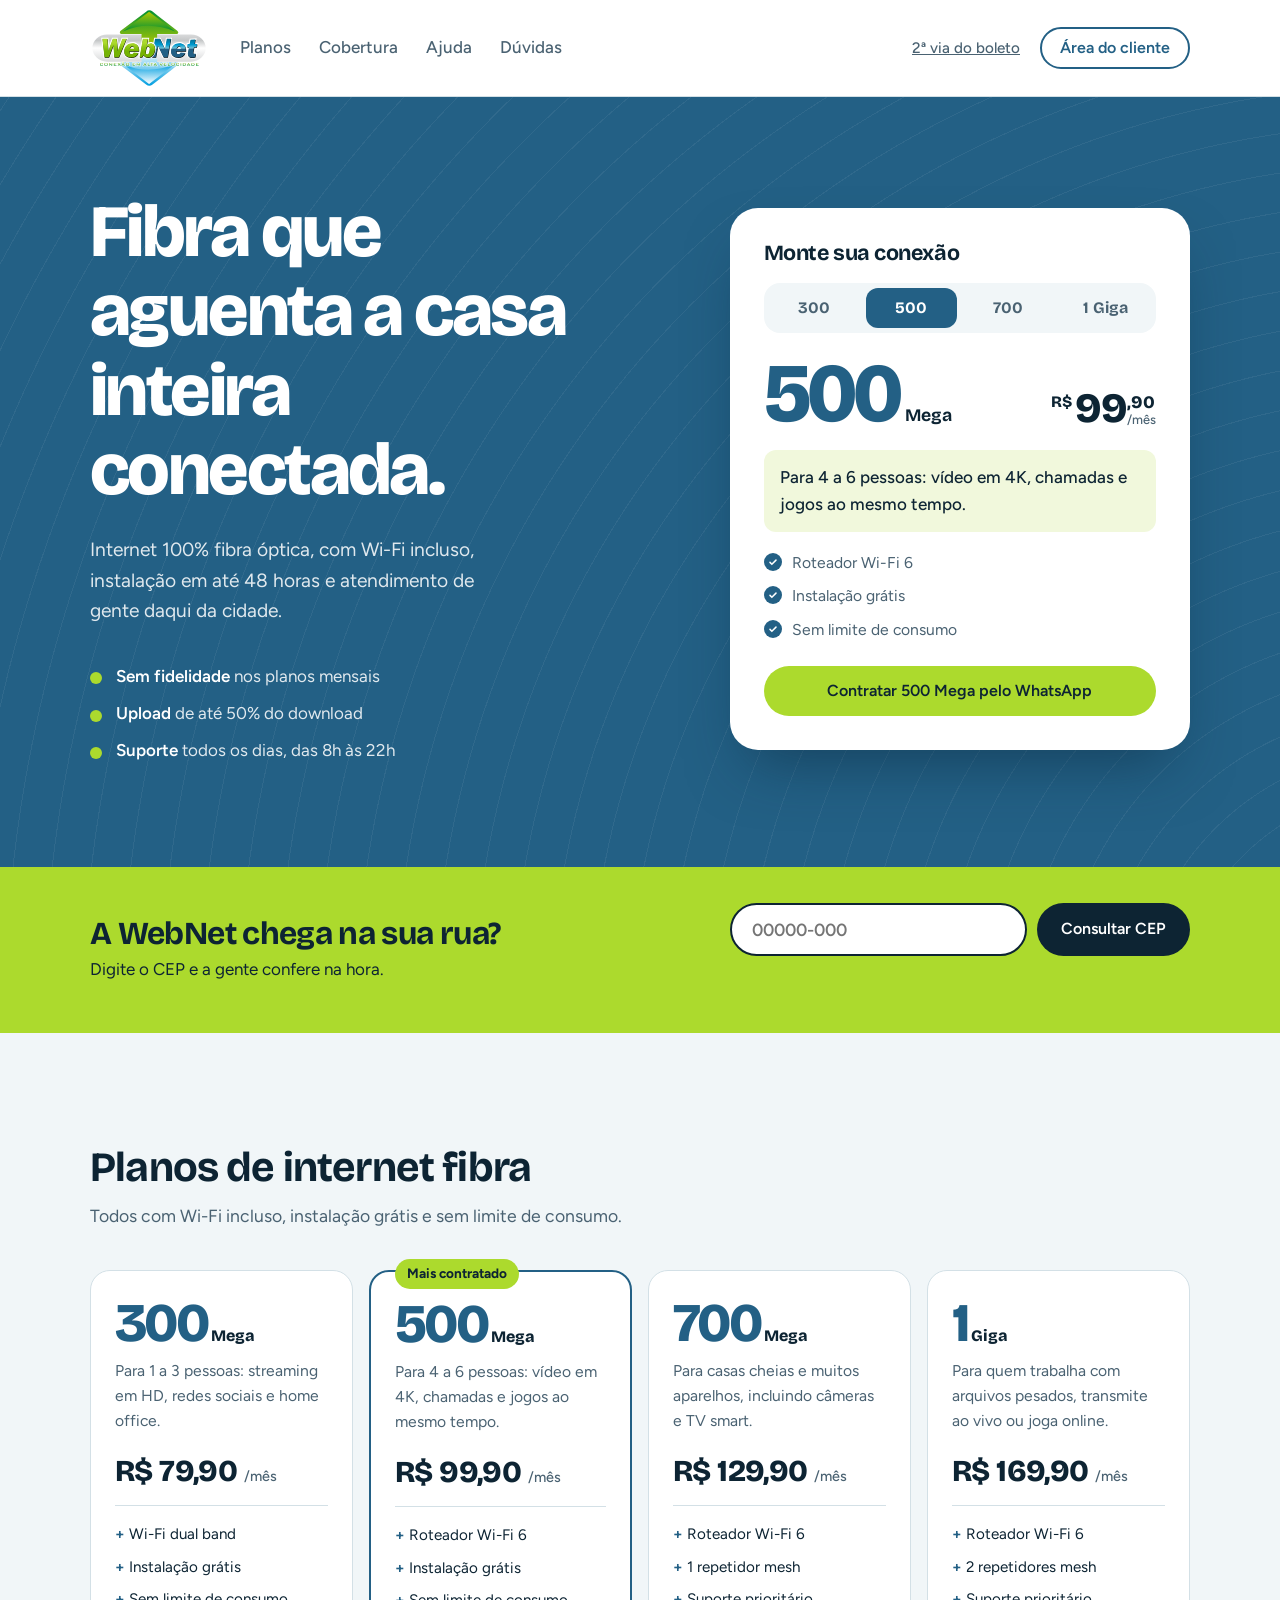
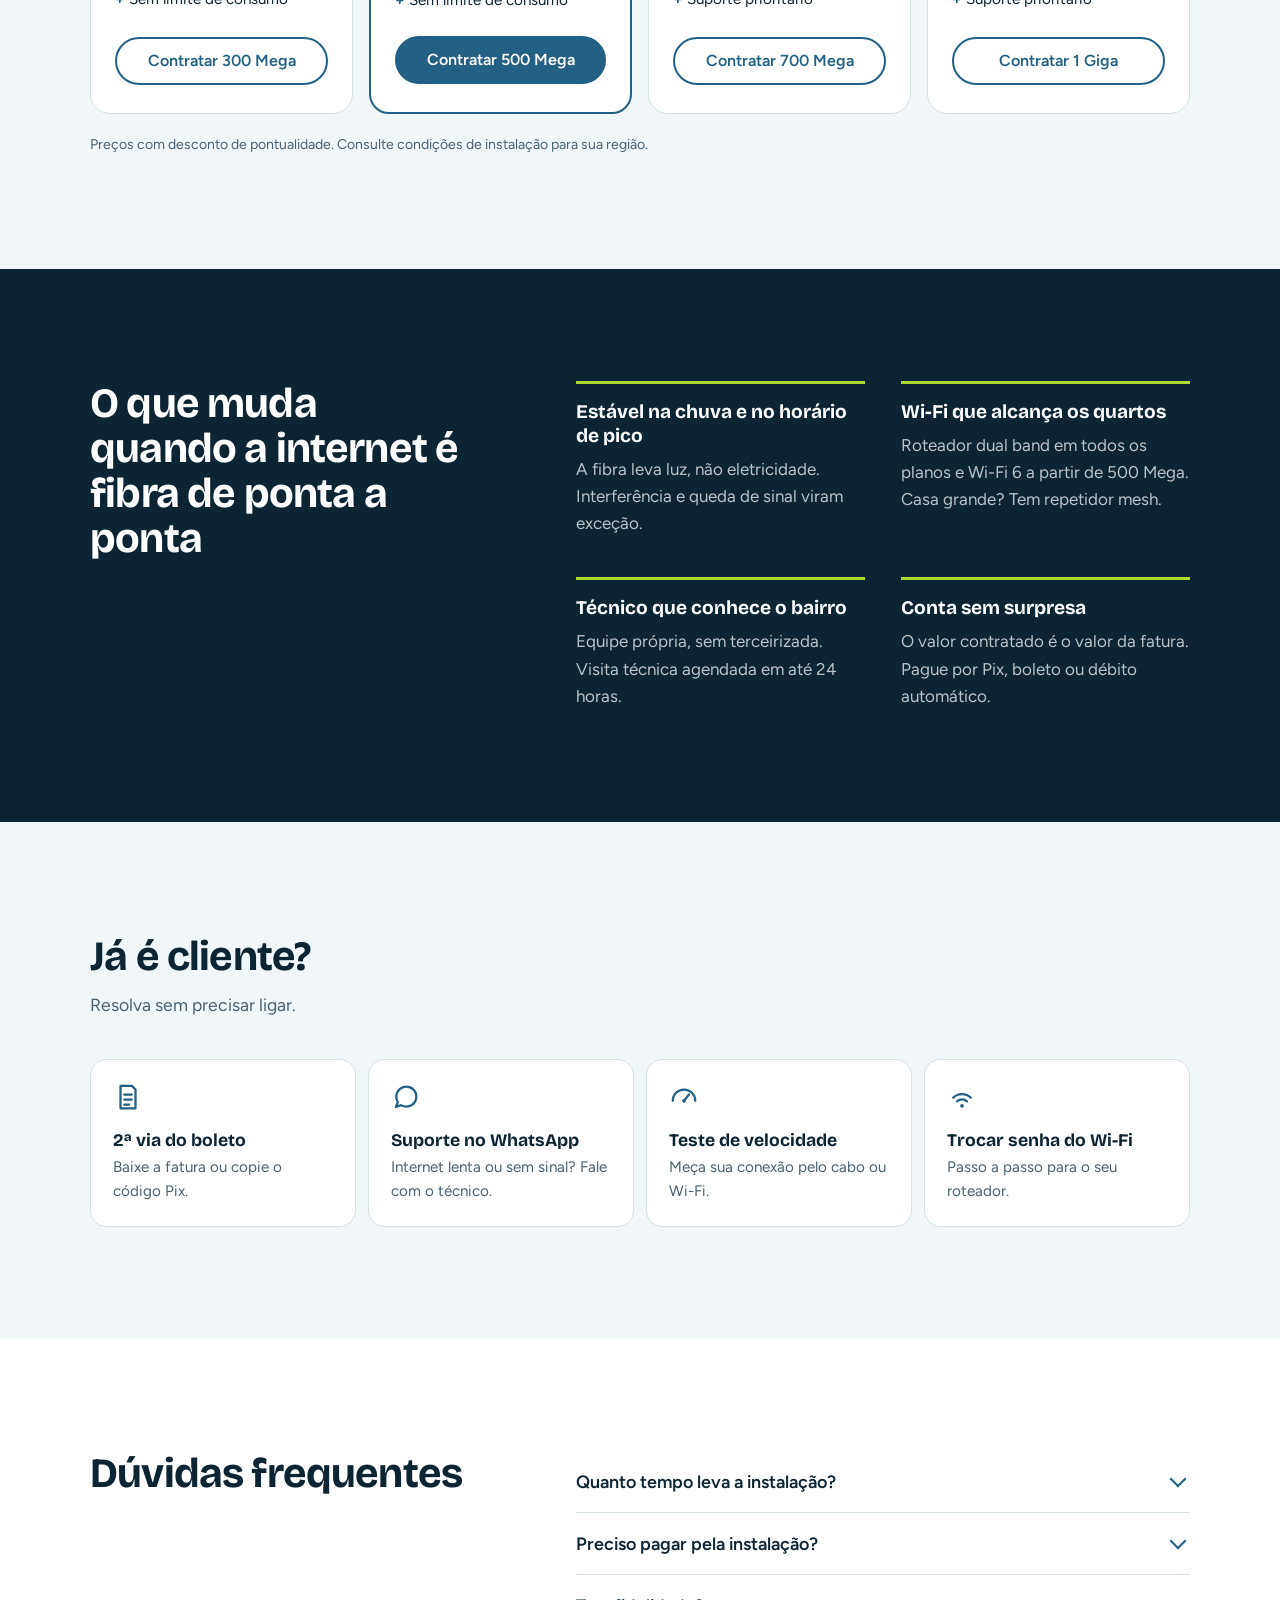
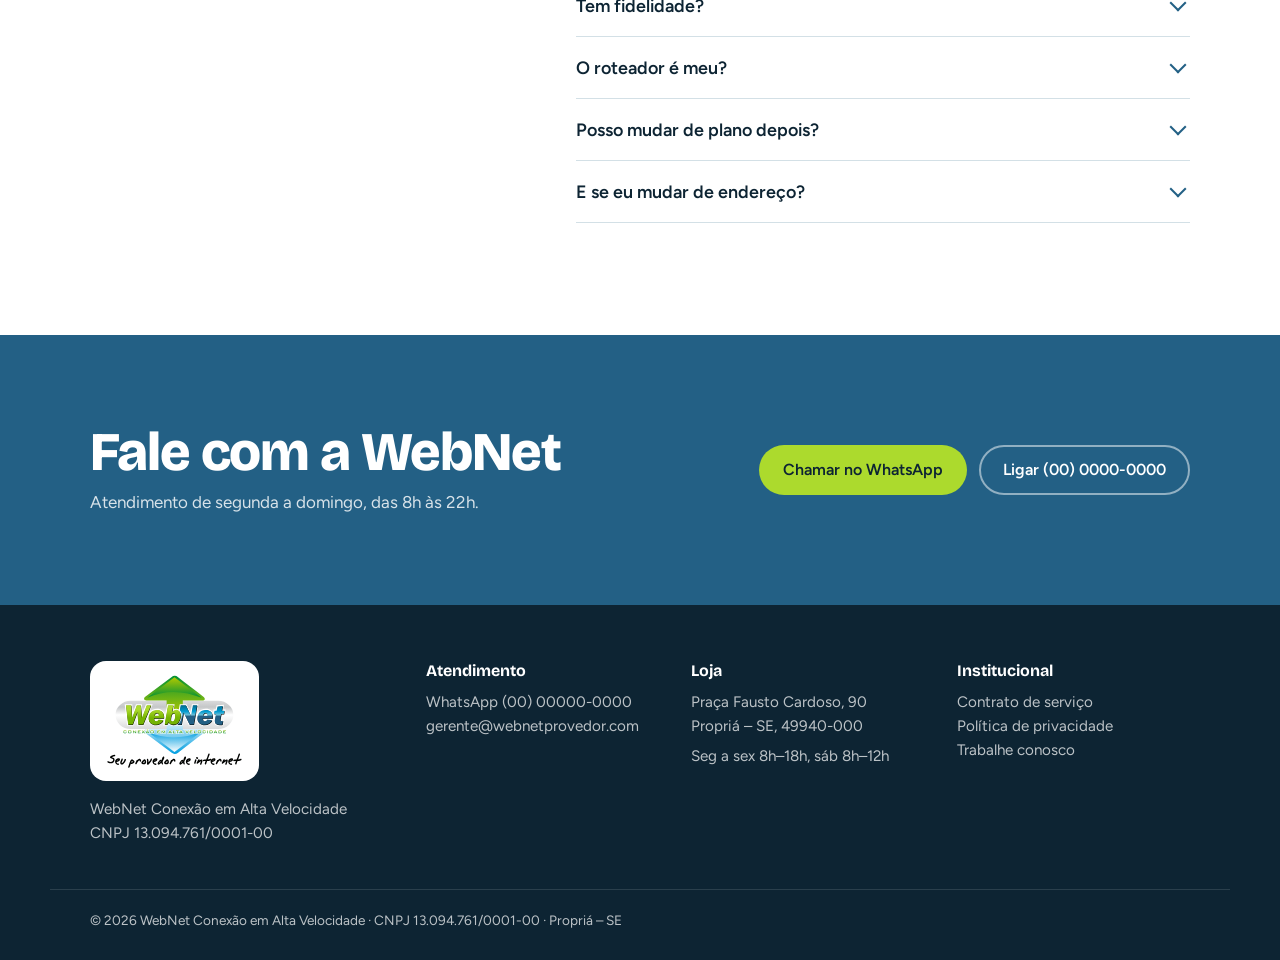
==== index.html @ 53d774af "feat: versão inicial do site da WebNet (0.1.0) Página inicial com seletor de planos, consulta de cob" ====
<!doctype html>
<html lang="pt-BR">
<head>
  <meta charset="utf-8">
  <meta name="viewport" content="width=device-width, initial-scale=1">
  <title>WebNet — Internet fibra óptica em Propriá-SE</title>
  <meta name="description" content="WebNet Conexão em Alta Velocidade: internet 100% fibra óptica em Propriá-SE com instalação rápida, Wi-Fi incluso e suporte local.">
  <link rel="preconnect" href="https://fonts.googleapis.com">
  <link rel="preconnect" href="https://fonts.gstatic.com" crossorigin>
  <link href="https://fonts.googleapis.com/css2?family=Bricolage+Grotesque:opsz,wght@12..96,500;12..96,700;12..96,800&family=Figtree:wght@400;500;600;700&display=swap" rel="stylesheet">
  <link rel="icon" href="logo-marca.svg" type="image/svg+xml">
  <link rel="stylesheet" href="styles.css">
</head>
<body>
  <a class="skip" href="#conteudo">Pular para o conteúdo</a>

  <header class="topbar">
    <div class="wrap topbar__inner">
      <a href="#" class="logo">
        <img src="logo-marca.svg" alt="WebNet, conexão em alta velocidade" width="539" height="365">
      </a>
      <nav class="nav" aria-label="Principal">
        <a href="#planos">Planos</a>
        <a href="#cobertura">Cobertura</a>
        <a href="#ajuda">Ajuda</a>
        <a href="#duvidas">Dúvidas</a>
      </nav>
      <div class="topbar__actions">
        <a href="#ajuda" class="link-quiet">2ª via do boleto</a>
        <a href="#" class="btn btn--ghost">Área do cliente</a>
      </div>
      <button class="menu-btn" aria-expanded="false" aria-controls="mobile-menu">Menu</button>
    </div>
    <div id="mobile-menu" class="mobile-menu" hidden>
      <a href="#planos">Planos</a>
      <a href="#cobertura">Cobertura</a>
      <a href="#ajuda">Ajuda</a>
      <a href="#duvidas">Dúvidas</a>
      <a href="#ajuda">2ª via do boleto</a>
      <a href="#">Área do cliente</a>
    </div>
  </header>

  <main id="conteudo">
    <!-- HERO -->
    <section class="hero">
      <div class="wrap hero__grid">
        <div class="hero__copy">
          <h1>Fibra que aguenta a casa inteira conectada.</h1>
          <p class="lead">Internet 100% fibra óptica, com Wi-Fi incluso, instalação em até 48 horas e atendimento de gente daqui da cidade.</p>
          <ul class="hero__facts">
            <li><strong>Sem fidelidade</strong> nos planos mensais</li>
            <li><strong>Upload</strong> de até 50% do download</li>
            <li><strong>Suporte</strong> todos os dias, das 8h às 22h</li>
          </ul>
        </div>

        <div class="picker" aria-labelledby="picker-title">
          <h2 id="picker-title" class="picker__title">Monte sua conexão</h2>
          <div class="picker__speeds" role="radiogroup" aria-label="Velocidade">
            <!-- preenchido pelo script.js -->
          </div>
          <div class="picker__readout">
            <div class="picker__speed"><span id="pk-speed">500</span><small id="pk-unit">Mega</small></div>
            <div class="picker__price">
              <span class="picker__cur">R$</span><span id="pk-price">99</span><span class="picker__cents">,90<small>/mês</small></span>
            </div>
          </div>
          <p class="picker__fit" id="pk-fit">Para 4 a 6 pessoas: vídeo em 4K, chamadas e jogos ao mesmo tempo.</p>
          <ul class="picker__perks" id="pk-perks"></ul>
          <a class="btn btn--lime btn--block" id="pk-cta" href="#">Contratar pelo WhatsApp</a>
        </div>
      </div>
    </section>

    <!-- COBERTURA -->
    <section id="cobertura" class="coverage">
      <div class="wrap coverage__inner">
        <div>
          <h2>A WebNet chega na sua rua?</h2>
          <p>Digite o CEP e a gente confere na hora.</p>
        </div>
        <form class="coverage__form" id="cep-form" novalidate>
          <label for="cep" class="sr-only">CEP</label>
          <input id="cep" name="cep" inputmode="numeric" autocomplete="postal-code" placeholder="00000-000" maxlength="9">
          <button class="btn btn--lime" type="submit">Consultar CEP</button>
          <p class="coverage__result" id="cep-result" role="status" aria-live="polite"></p>
        </form>
      </div>
    </section>

    <!-- PLANOS -->
    <section id="planos" class="plans">
      <div class="wrap">
        <div class="section-head">
          <h2>Planos de internet fibra</h2>
          <p>Todos com Wi-Fi incluso, instalação grátis e sem limite de consumo.</p>
        </div>
        <div class="plans__grid" id="plans-grid"><!-- preenchido pelo script.js --></div>
        <p class="fine">Preços com desconto de pontualidade. Consulte condições de instalação para sua região.</p>
      </div>
    </section>

    <!-- POR QUE -->
    <section class="why">
      <div class="wrap why__grid">
        <h2>O que muda quando a internet é fibra de ponta a ponta</h2>
        <dl class="why__list">
          <div>
            <dt>Estável na chuva e no horário de pico</dt>
            <dd>A fibra leva luz, não eletricidade. Interferência e queda de sinal viram exceção.</dd>
          </div>
          <div>
            <dt>Wi-Fi que alcança os quartos</dt>
            <dd>Roteador dual band em todos os planos e Wi-Fi 6 a partir de 500 Mega. Casa grande? Tem repetidor mesh.</dd>
          </div>
          <div>
            <dt>Técnico que conhece o bairro</dt>
            <dd>Equipe própria, sem terceirizada. Visita técnica agendada em até 24 horas.</dd>
          </div>
          <div>
            <dt>Conta sem surpresa</dt>
            <dd>O valor contratado é o valor da fatura. Pague por Pix, boleto ou débito automático.</dd>
          </div>
        </dl>
      </div>
    </section>

    <!-- AJUDA -->
    <section id="ajuda" class="help">
      <div class="wrap">
        <div class="section-head">
          <h2>Já é cliente?</h2>
          <p>Resolva sem precisar ligar.</p>
        </div>
        <div class="help__grid">
          <a class="help__item" href="#">
            <svg viewBox="0 0 24 24" aria-hidden="true"><path d="M6 3h9l3 3v15H6z M9 10h6 M9 14h6 M9 18h4" /></svg>
            <span><strong>2ª via do boleto</strong>Baixe a fatura ou copie o código Pix.</span>
          </a>
          <a class="help__item" href="#">
            <svg viewBox="0 0 24 24" aria-hidden="true"><path d="M4 20l1.5-4A8 8 0 1 1 8 18.5z" /></svg>
            <span><strong>Suporte no WhatsApp</strong>Internet lenta ou sem sinal? Fale com o técnico.</span>
          </a>
          <a class="help__item" href="#">
            <svg viewBox="0 0 24 24" aria-hidden="true"><path d="M3 15a9 9 0 0 1 18 0 M12 15l4-5 M12 15h0" /><circle cx="12" cy="15" r="1.5"/></svg>
            <span><strong>Teste de velocidade</strong>Meça sua conexão pelo cabo ou Wi-Fi.</span>
          </a>
          <a class="help__item" href="#">
            <svg viewBox="0 0 24 24" aria-hidden="true"><path d="M5 12.5a10 10 0 0 1 14 0 M8 15.5a6 6 0 0 1 8 0" /><circle cx="12" cy="19" r="1.5"/></svg>
            <span><strong>Trocar senha do Wi-Fi</strong>Passo a passo para o seu roteador.</span>
          </a>
        </div>
      </div>
    </section>

    <!-- FAQ -->
    <section id="duvidas" class="faq">
      <div class="wrap faq__grid">
        <h2>Dúvidas frequentes</h2>
        <div class="faq__list">
          <details>
            <summary>Quanto tempo leva a instalação?</summary>
            <p>Depois da aprovação do cadastro, agendamos a instalação em até 48 horas úteis. O técnico passa a fibra, instala o roteador e testa a conexão com você.</p>
          </details>
          <details>
            <summary>Preciso pagar pela instalação?</summary>
            <p>Não. A instalação é grátis em todos os planos para endereços dentro da área de cobertura.</p>
          </details>
          <details>
            <summary>Tem fidelidade?</summary>
            <p>Os planos mensais não têm fidelidade. Planos com benefícios extras podem ter permanência de 12 meses, sempre informada antes da contratação.</p>
          </details>
          <details>
            <summary>O roteador é meu?</summary>
            <p>O roteador fica em comodato: é da WebNet, você usa enquanto for cliente e devolve ao cancelar. Se der defeito, trocamos sem custo.</p>
          </details>
          <details>
            <summary>Posso mudar de plano depois?</summary>
            <p>Pode, a qualquer momento, pelo WhatsApp ou pela Área do cliente. O novo valor vale a partir da próxima fatura.</p>
          </details>
          <details>
            <summary>E se eu mudar de endereço?</summary>
            <p>Se o novo endereço estiver na área de cobertura, fazemos a mudança de endereço sem cobrar taxa.</p>
          </details>
        </div>
      </div>
    </section>

    <!-- CTA FINAL -->
    <section class="closing">
      <div class="wrap closing__inner">
        <h2>Fale com a WebNet</h2>
        <p>Atendimento de segunda a domingo, das 8h às 22h.</p>
        <div class="closing__actions">
          <a class="btn btn--lime" href="#" data-wa>Chamar no WhatsApp</a>
          <a class="btn btn--light" href="tel:+550000000000">Ligar (00) 0000-0000</a>
        </div>
      </div>
    </section>
  </main>

  <footer class="footer">
    <div class="wrap footer__grid">
      <div>
        <a href="#" class="logo logo--footer"><img src="webnet-logo.svg" alt="WebNet, seu provedor de internet" width="602" height="423"></a>
        <p>WebNet Conexão em Alta Velocidade<br>CNPJ 13.094.761/0001-00</p>
      </div>
      <div>
        <h3>Atendimento</h3>
        <p>WhatsApp (00) 00000-0000<br><a href="mailto:gerente@webnetprovedor.com">gerente@webnetprovedor.com</a></p>
      </div>
      <div>
        <h3>Loja</h3>
        <address>
          <a href="https://www.google.com/maps/search/?api=1&amp;query=Pra%C3%A7a+Fausto+Cardoso+90+Propri%C3%A1+SE+49940-000" target="_blank" rel="noopener">Praça Fausto Cardoso, 90<br>Propriá – SE, 49940-000</a>
        </address>
        <p>Seg a sex 8h–18h, sáb 8h–12h</p>
      </div>
      <div>
        <h3>Institucional</h3>
        <p><a href="#">Contrato de serviço</a><br><a href="privacidade.html">Política de privacidade</a><br><a href="#">Trabalhe conosco</a></p>
      </div>
    </div>
    <div class="wrap footer__legal">© <span id="year"></span> WebNet Conexão em Alta Velocidade · CNPJ 13.094.761/0001-00 · Propriá – SE</div>
  </footer>

  <script src="script.js"></script>
</body>
</html>
---- styles.css ----
:root {
  --petrol: #236085;
  --petrol-deep: #174766;
  --lime: #ACDA2D;
  --ink: #0D2433;
  --mist: #F1F6F8;
  --line: #D3E0E6;
  --muted: #4A6272;
  --white: #FFFFFF;

  --display: "Bricolage Grotesque", system-ui, sans-serif;
  --body: "Figtree", system-ui, sans-serif;

  --wrap: 1180px;
  --gutter: clamp(16px, 4vw, 40px);
}

*, *::before, *::after { box-sizing: border-box; }
html { scroll-behavior: smooth; }
@media (prefers-reduced-motion: reduce) { html { scroll-behavior: auto; } * { transition: none !important; animation: none !important; } }

body {
  margin: 0;
  background: var(--mist);
  color: var(--ink);
  font: 400 1.0625rem/1.6 var(--body);
  -webkit-font-smoothing: antialiased;
}
img, svg { display: block; }
a { color: inherit; }
h1, h2, h3 { font-family: var(--display); line-height: 1.08; margin: 0; letter-spacing: -0.02em; }
h2 { font-size: clamp(1.75rem, 3.4vw, 2.6rem); font-weight: 700; }
p { margin: 0; }

.wrap { max-width: var(--wrap); margin: 0 auto; padding: 0 var(--gutter); }
.sr-only { position: absolute; width: 1px; height: 1px; overflow: hidden; clip: rect(0 0 0 0); white-space: nowrap; }
.skip { position: absolute; left: -999px; top: 8px; background: var(--lime); padding: 8px 14px; z-index: 50; border-radius: 8px; }
.skip:focus { left: 8px; }
:focus-visible { outline: 3px solid var(--lime); outline-offset: 3px; border-radius: 6px; }

/* Botões */
.btn {
  display: inline-flex; align-items: center; justify-content: center;
  font: 600 1rem/1 var(--body);
  padding: 15px 22px; border-radius: 999px; border: 2px solid transparent;
  text-decoration: none; cursor: pointer; white-space: nowrap;
  transition: background-color .15s, transform .15s;
}
.btn:active { transform: translateY(1px); }
.btn--lime { background: var(--lime); color: var(--ink); }
.btn--lime:hover { background: #BFE552; }
.btn--ghost { border-color: var(--petrol); color: var(--petrol); padding: 11px 18px; }
.btn--ghost:hover { background: var(--petrol); color: var(--white); }
.btn--light { background: transparent; color: var(--white); border-color: rgba(255,255,255,.5); }
.btn--light:hover { border-color: var(--white); }
.btn--block { width: 100%; }

/* Topo */
.topbar { background: var(--white); border-bottom: 1px solid var(--line); position: sticky; top: 0; z-index: 20; }
.topbar__inner { display: flex; align-items: center; gap: 32px; height: 96px; }
.logo { display: inline-flex; align-items: center; flex: none; }
.logo img { height: 80px; width: auto; }
/* o logo tem contorno branco: no rodapé escuro fica sobre um cartão claro */
.logo--footer { background: var(--white); border-radius: 16px; padding: 12px 16px; }
.logo--footer img { height: 96px; }
.nav { display: flex; gap: 28px; }
.nav a { text-decoration: none; font-weight: 500; color: var(--muted); }
.nav a:hover { color: var(--ink); }
.topbar__actions { margin-left: auto; display: flex; align-items: center; gap: 20px; }
.link-quiet { font-weight: 500; font-size: .95rem; color: var(--muted); }
.menu-btn { display: none; margin-left: auto; font: 600 1rem var(--body); background: none; border: 2px solid var(--line); border-radius: 999px; padding: 8px 16px; color: var(--ink); }
.mobile-menu { border-top: 1px solid var(--line); padding: 8px var(--gutter) 16px; }
.mobile-menu a { display: block; padding: 12px 0; text-decoration: none; font-weight: 600; border-bottom: 1px solid var(--line); }

/* Hero */
.hero {
  background: var(--petrol);
  color: var(--white);
  padding: clamp(48px, 8vw, 96px) 0 clamp(56px, 8vw, 104px);
  position: relative; overflow: hidden;
}
/* linhas de fibra */
.hero::before {
  content: ""; position: absolute; inset: 0; pointer-events: none;
  background:
    repeating-radial-gradient(circle at 110% 120%, transparent 0 38px, rgba(255,255,255,.06) 38px 39px);
}
.hero__grid { position: relative; display: grid; grid-template-columns: 1.1fr .9fr; gap: clamp(32px, 6vw, 80px); align-items: center; }
.hero h1 { font-size: clamp(2.5rem, 6vw, 4.6rem); font-weight: 800; letter-spacing: -0.035em; max-width: 12ch; }
.lead { margin-top: 24px; font-size: 1.2rem; max-width: 34ch; color: rgba(255,255,255,.86); }
.hero__facts { list-style: none; padding: 0; margin: 36px 0 0; display: grid; gap: 10px; }
.hero__facts li { padding-left: 26px; position: relative; color: rgba(255,255,255,.86); }
.hero__facts li::before { content: ""; position: absolute; left: 0; top: .55em; width: 12px; height: 12px; border-radius: 50%; background: var(--lime); }
.hero__facts strong { color: var(--white); font-weight: 600; }

/* Seletor de plano */
.picker {
  background: var(--white); color: var(--ink);
  border-radius: 28px; padding: clamp(22px, 3vw, 34px);
  box-shadow: 0 30px 60px -20px rgba(8, 36, 56, .5);
}
.picker__title { font-size: 1.35rem; font-weight: 700; }
.picker__speeds { display: grid; grid-template-columns: repeat(4, 1fr); gap: 6px; margin-top: 18px; padding: 5px; background: var(--mist); border-radius: 16px; }
.picker__speeds button {
  font: 700 1rem/1 var(--display); padding: 12px 4px; border: 0; border-radius: 12px;
  background: transparent; color: var(--muted); cursor: pointer;
  transition: background-color .15s, color .15s;
}
.picker__speeds button:hover { color: var(--ink); }
.picker__speeds button[aria-checked="true"] { background: var(--petrol); color: var(--white); }
.picker__readout { display: flex; align-items: flex-end; justify-content: space-between; gap: 12px; margin-top: 26px; }
.picker__speed { font: 800 clamp(3.6rem, 7vw, 5.2rem)/.85 var(--display); letter-spacing: -0.05em; color: var(--petrol); display: flex; align-items: baseline; gap: 6px; }
.picker__speed small { font-size: 1.1rem; letter-spacing: 0; color: var(--ink); font-weight: 700; }
.picker__price { font-family: var(--display); font-weight: 800; display: flex; align-items: flex-start; line-height: 1; }
.picker__cur { font-size: 1rem; margin-top: 6px; margin-right: 3px; }
#pk-price { font-size: 2.6rem; letter-spacing: -0.03em; }
.picker__cents { font-size: 1.1rem; margin-top: 6px; display: flex; flex-direction: column; }
.picker__cents small { font: 500 .8rem var(--body); color: var(--muted); }
.picker__fit { margin-top: 20px; padding: 14px 16px; background: #F1F8DC; border-radius: 12px; font-weight: 500; }
.picker__perks { list-style: none; padding: 0; margin: 18px 0 24px; display: grid; gap: 8px; font-size: .98rem; color: var(--muted); }
.picker__perks li { display: flex; gap: 10px; }
.picker__perks li::before { content: ""; flex: none; width: 18px; height: 18px; margin-top: 3px; border-radius: 50%; background: var(--petrol) url("data:image/svg+xml,%3Csvg xmlns='http://www.w3.org/2000/svg' viewBox='0 0 16 16'%3E%3Cpath d='M4 8.5l2.5 2.5L12 5.5' stroke='white' stroke-width='2' fill='none' stroke-linecap='round'/%3E%3C/svg%3E") center/12px no-repeat; }
.pulse { animation: pulse .35s ease-out; }
@keyframes pulse { from { opacity: .35; transform: translateY(4px); } to { opacity: 1; transform: none; } }

/* Cobertura */
.coverage { background: var(--lime); padding: 36px 0; }
.coverage__inner { display: flex; align-items: center; justify-content: space-between; gap: 24px; flex-wrap: wrap; }
.coverage h2 { font-size: clamp(1.5rem, 2.6vw, 2rem); }
.coverage p { margin-top: 4px; }
.coverage__form { display: flex; flex-wrap: wrap; gap: 10px; flex: 0 1 460px; }
.coverage__form input {
  flex: 1 1 180px; font: 600 1.1rem var(--body); padding: 14px 20px;
  border: 2px solid var(--ink); border-radius: 999px; background: var(--white); color: var(--ink);
}
.coverage__form .btn--lime { background: var(--ink); color: var(--white); }
.coverage__form .btn--lime:hover { background: var(--petrol-deep); }
.coverage__result { flex-basis: 100%; font-weight: 600; min-height: 1.6em; }

/* Seções gerais */
.plans, .help, .faq { padding: clamp(64px, 9vw, 112px) 0; }
.section-head { max-width: 640px; margin-bottom: 40px; }
.section-head p { margin-top: 12px; color: var(--muted); font-size: 1.1rem; }

/* Planos */
.plans__grid { display: grid; grid-template-columns: repeat(4, 1fr); gap: 16px; align-items: stretch; }
.plan {
  background: var(--white); border: 1px solid var(--line); border-radius: 20px;
  padding: 28px 24px; display: flex; flex-direction: column; position: relative;
}
.plan--featured { border: 2px solid var(--petrol); }
.plan__tag { position: absolute; top: -13px; left: 24px; background: var(--lime); font-weight: 700; font-size: .85rem; padding: 4px 12px; border-radius: 999px; }
.plan__speed { font: 800 3.4rem/.9 var(--display); letter-spacing: -0.05em; color: var(--petrol); }
.plan__speed small { font-size: 1rem; letter-spacing: 0; color: var(--ink); margin-left: 4px; }
.plan__for { margin-top: 10px; color: var(--muted); font-size: .98rem; min-height: 3.2em; }
.plan__price { margin-top: 20px; font: 800 1.9rem var(--display); letter-spacing: -0.02em; }
.plan__price small { font: 500 .9rem var(--body); color: var(--muted); letter-spacing: 0; }
.plan ul { list-style: none; padding: 16px 0 0; margin: 16px 0 24px; border-top: 1px solid var(--line); display: grid; gap: 8px; font-size: .95rem; }
.plan li::before { content: "+ "; color: var(--petrol); font-weight: 700; }
.plan .btn { margin-top: auto; }
.plan .btn--ghost { padding: 14px 18px; }
.plan--featured .btn { background: var(--petrol); color: var(--white); border-color: var(--petrol); }
.fine { margin-top: 20px; font-size: .88rem; color: var(--muted); }

/* Por que */
.why { background: var(--ink); color: var(--white); padding: clamp(64px, 9vw, 112px) 0; }
.why__grid { display: grid; grid-template-columns: .8fr 1.2fr; gap: clamp(32px, 6vw, 88px); align-items: start; }
.why h2 { max-width: 14ch; }
.why__list { margin: 0; display: grid; grid-template-columns: 1fr 1fr; gap: 40px 36px; }
.why__list div { border-top: 3px solid var(--lime); padding-top: 16px; }
.why__list dt { font: 700 1.2rem/1.25 var(--display); }
.why__list dd { margin: 8px 0 0; color: rgba(255,255,255,.72); }

/* Ajuda */
.help__grid { display: grid; grid-template-columns: repeat(4, 1fr); gap: 12px; }
.help__item {
  display: flex; flex-direction: column; gap: 18px; text-decoration: none;
  background: var(--white); border-radius: 16px; padding: 22px; border: 1px solid var(--line);
  transition: border-color .15s;
}
.help__item:hover { border-color: var(--petrol); }
.help__item svg { width: 30px; height: 30px; stroke: var(--petrol); stroke-width: 1.8; fill: none; stroke-linecap: round; stroke-linejoin: round; }
.help__item circle { fill: var(--petrol); stroke: none; }
.help__item strong { display: block; font: 700 1.1rem var(--display); margin-bottom: 4px; }
.help__item span { color: var(--muted); font-size: .95rem; }
.help__item strong { color: var(--ink); }

/* FAQ */
.faq { background: var(--white); }
.faq__grid { display: grid; grid-template-columns: .8fr 1.2fr; gap: clamp(32px, 6vw, 88px); }
.faq details { border-bottom: 1px solid var(--line); }
.faq summary {
  cursor: pointer; list-style: none; padding: 20px 40px 20px 0; position: relative;
  font: 600 1.12rem var(--body);
}
.faq summary::-webkit-details-marker { display: none; }
.faq summary::after {
  content: ""; position: absolute; right: 6px; top: 50%; width: 12px; height: 12px; margin-top: -8px;
  border-right: 2.5px solid var(--petrol); border-bottom: 2.5px solid var(--petrol);
  transform: rotate(45deg); transition: transform .2s;
}
.faq details[open] summary::after { transform: rotate(-135deg); margin-top: -2px; }
.faq details p { padding: 0 0 22px; color: var(--muted); max-width: 62ch; }

/* Fechamento */
.closing { background: var(--petrol); color: var(--white); padding: clamp(56px, 8vw, 88px) 0; }
.closing__inner { display: grid; grid-template-columns: 1fr auto; gap: 8px 32px; align-items: center; }
.closing h2 { font-size: clamp(2rem, 4.4vw, 3.4rem); font-weight: 800; }
.closing p { color: rgba(255,255,255,.82); grid-column: 1; }
.closing__actions { grid-column: 2; grid-row: 1 / span 2; display: flex; gap: 12px; flex-wrap: wrap; }

/* Rodapé */
.footer { background: var(--ink); color: rgba(255,255,255,.72); padding: 56px 0 28px; font-size: .95rem; }
.footer__grid { display: grid; grid-template-columns: 1.3fr 1fr 1fr 1fr; gap: 32px; }
.footer .logo { margin-bottom: 16px; }
.footer h3 { font: 700 1rem var(--display); color: var(--white); margin-bottom: 10px; letter-spacing: 0; }
.footer a:not(.logo) { color: rgba(255,255,255,.72); text-decoration: none; }
.footer a:not(.logo):hover { color: var(--white); text-decoration: underline; }
.footer__legal { margin-top: 44px; padding-top: 20px; border-top: 1px solid rgba(255,255,255,.12); font-size: .85rem; }

/* Responsivo */
@media (max-width: 1024px) {
  .plans__grid, .help__grid { grid-template-columns: repeat(2, 1fr); }
  .plan__tag { top: -13px; }
}
@media (max-width: 880px) {
  .nav, .topbar__actions { display: none; }
  .topbar__inner { height: 76px; }
  .logo img { height: 62px; }
  .menu-btn { display: block; }
  .hero__grid, .why__grid, .faq__grid { grid-template-columns: 1fr; }
  .why__list { grid-template-columns: 1fr; gap: 28px; }
  .closing__inner { grid-template-columns: 1fr; }
  .closing__actions { grid-column: 1; grid-row: auto; margin-top: 20px; }
  .footer__grid { grid-template-columns: 1fr 1fr; }
}
@media (max-width: 560px) {
  .plans__grid, .help__grid, .footer__grid { grid-template-columns: 1fr; }
  .plan { margin-top: 6px; }
  .picker__readout { flex-direction: column; align-items: flex-start; }
  .coverage__form .btn { flex: 1 1 100%; }
  .closing__actions .btn { flex: 1 1 100%; }
}
.footer address { font-style: normal; }
.footer address + p { margin-top: 6px; }

/* Página de política (privacidade) */
.legal { padding: clamp(40px, 7vw, 88px) 0; background: var(--white); }
.legal__grid { display: grid; grid-template-columns: 280px 1fr; gap: clamp(32px, 6vw, 80px); align-items: start; }
.legal__side { position: sticky; top: 120px; }
.legal__side h1 { font-size: clamp(2rem, 4vw, 2.8rem); font-weight: 800; }
.legal__date { margin-top: 10px; color: var(--muted); font-size: .95rem; }
.legal__toc { margin-top: 28px; display: grid; gap: 2px; border-left: 3px solid var(--line); }
.legal__toc a { padding: 6px 0 6px 16px; margin-left: -3px; border-left: 3px solid transparent; text-decoration: none; color: var(--muted); font-weight: 500; font-size: .95rem; }
.legal__toc a:hover { color: var(--petrol); border-left-color: var(--lime); }
.legal__body { max-width: 68ch; }
.legal__body > * + * { margin-top: 16px; }
.legal__body h2 { font-size: 1.6rem; margin-top: 48px; scroll-margin-top: 120px; color: var(--petrol); }
.legal__body h3 { font-size: 1.2rem; margin-top: 28px; }
.legal__body ul { padding-left: 22px; display: grid; gap: 8px; }
.legal__body li::marker { color: var(--petrol); }
.legal__body a { color: var(--petrol); font-weight: 600; }
.legal__box { background: var(--mist); border-left: 4px solid var(--lime); border-radius: 0 12px 12px 0; padding: 18px 20px; }
@media (max-width: 880px) {
  .legal__grid { grid-template-columns: 1fr; }
  .legal__side { position: static; }
}
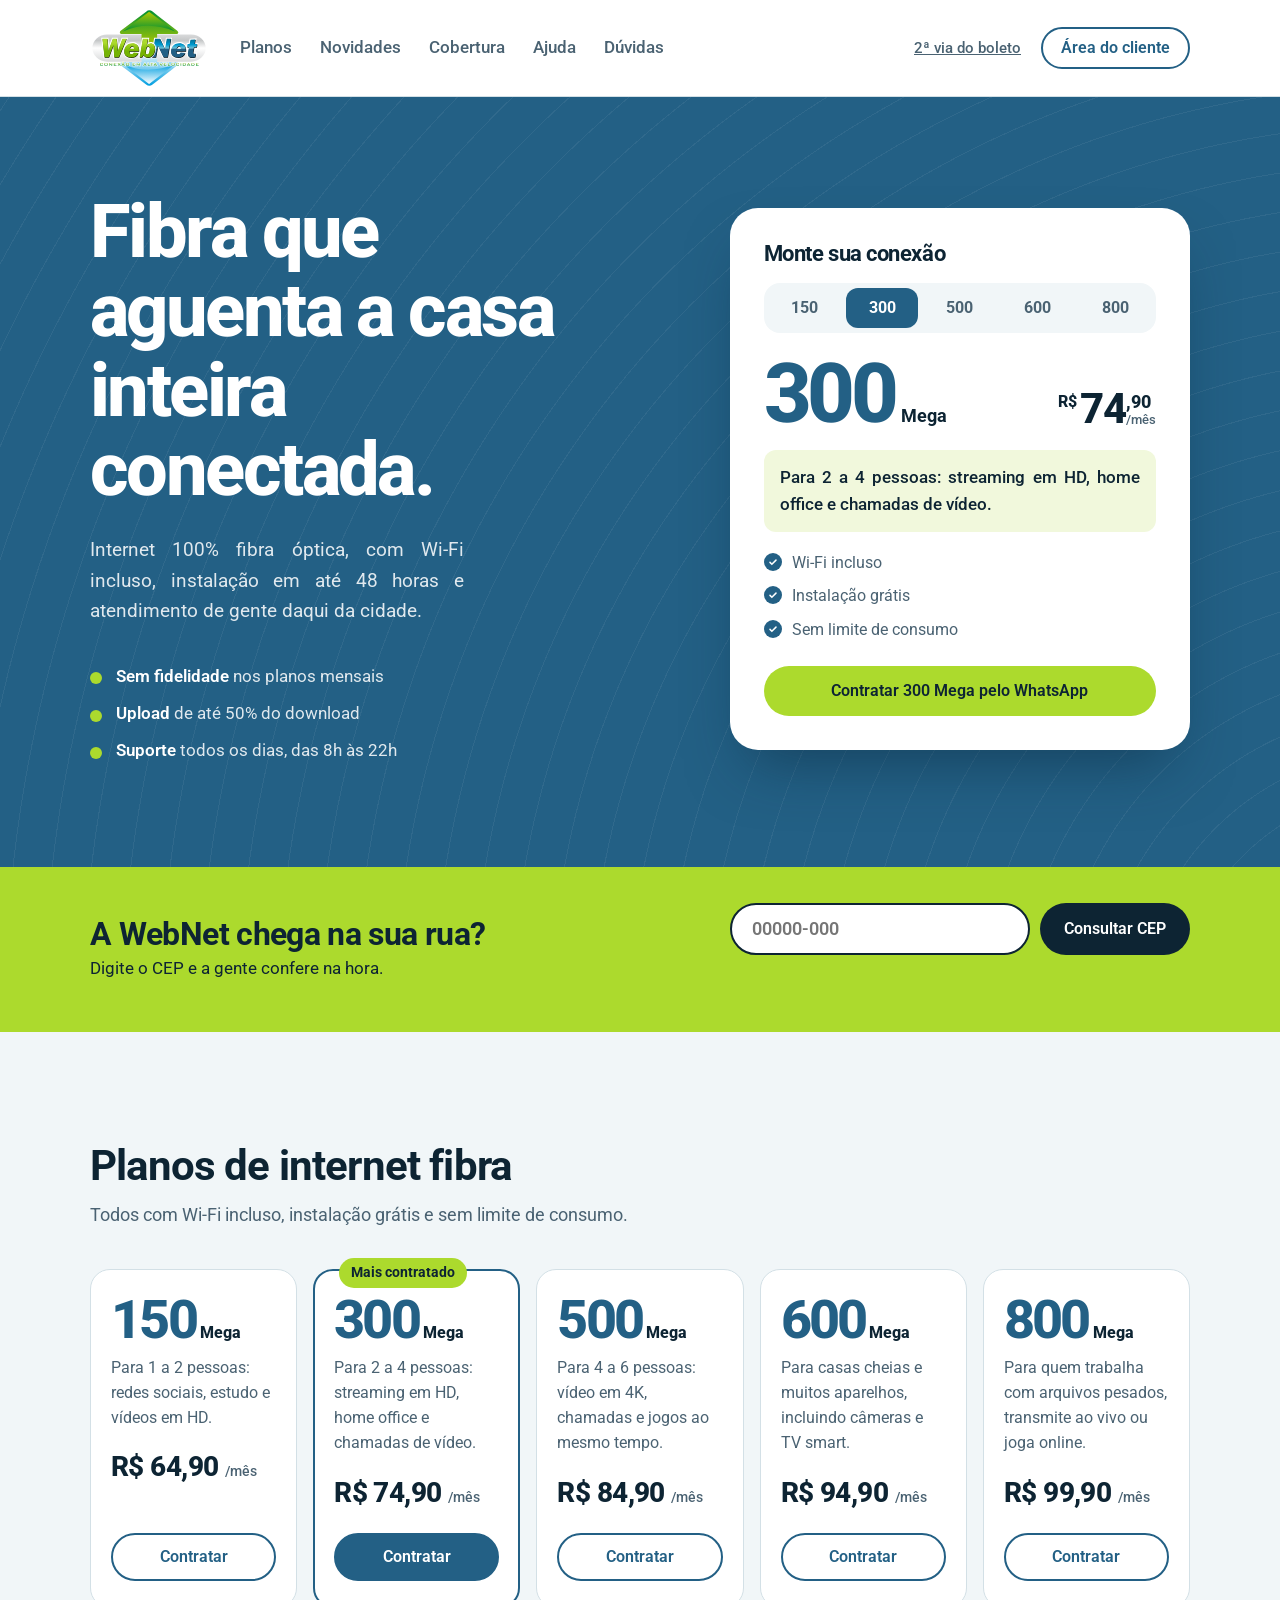
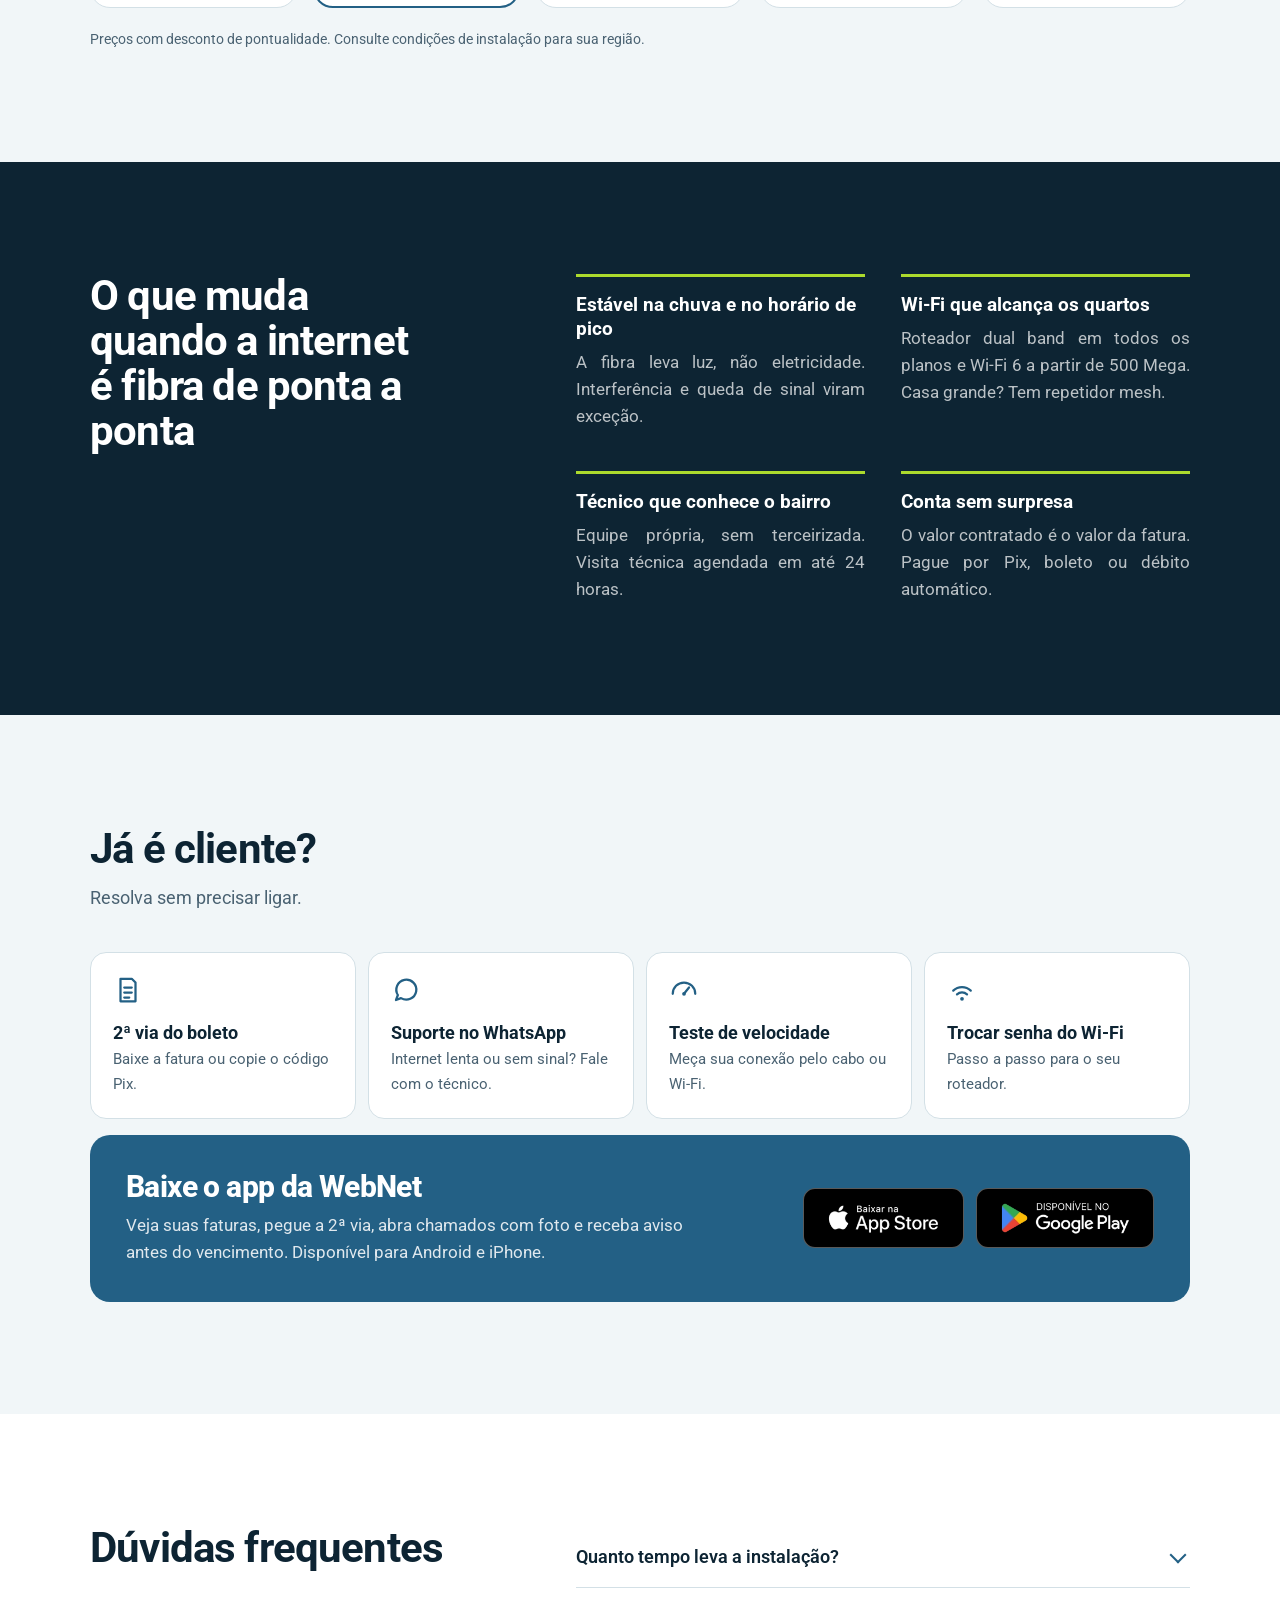
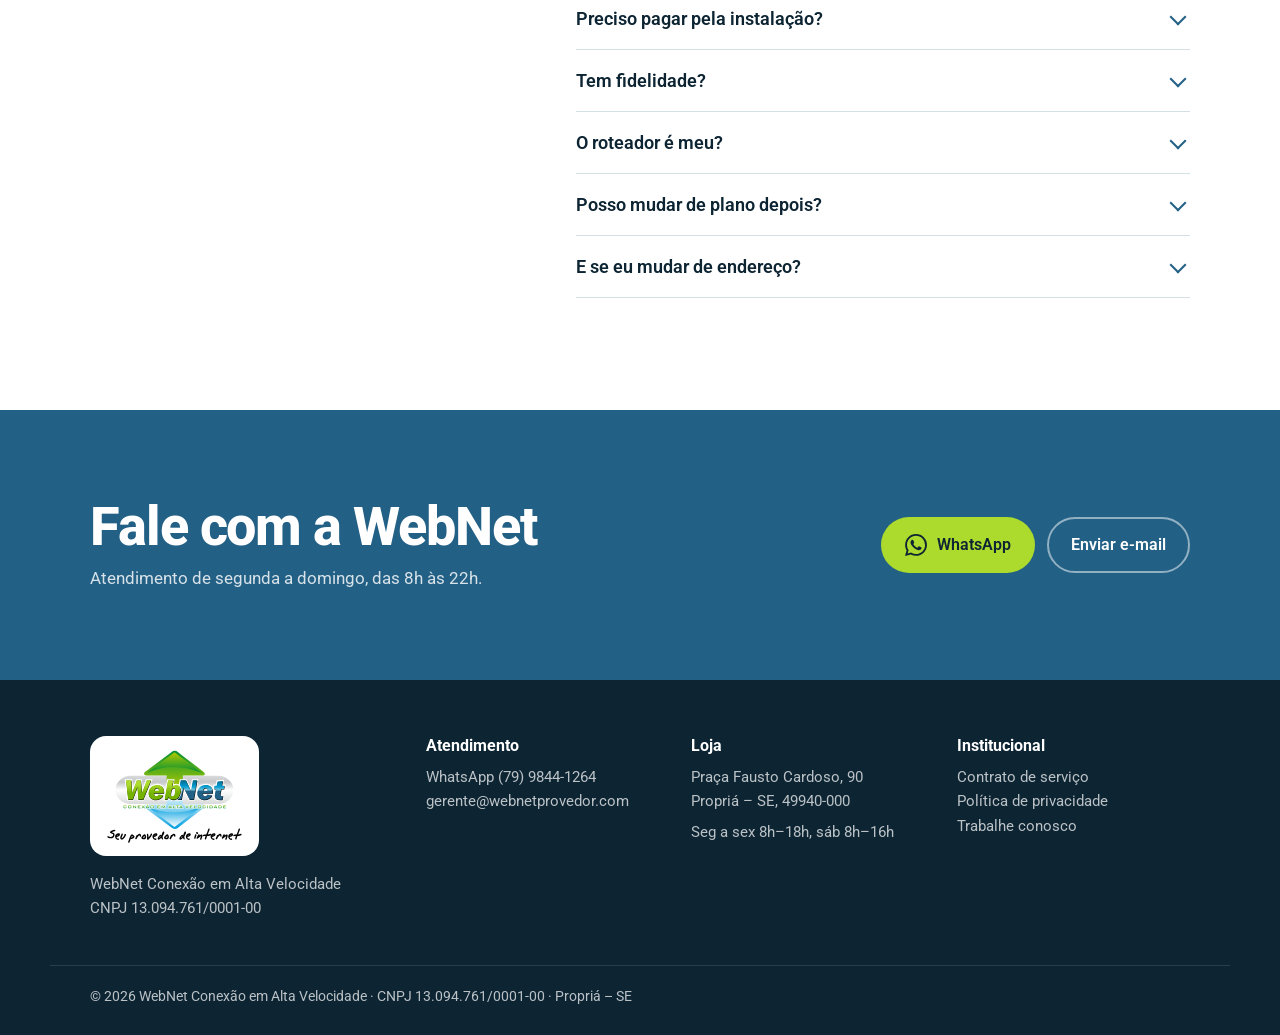
==== commit b584ea8c: "feat: planos reais, carrossel, app e área do cliente (0.2.0) - Planos residenciais vigentes (150 a 8" ====
--- a/index.html
+++ b/index.html
@@ -7,7 +7,7 @@
   <meta name="description" content="WebNet Conexão em Alta Velocidade: internet 100% fibra óptica em Propriá-SE com instalação rápida, Wi-Fi incluso e suporte local.">
   <link rel="preconnect" href="https://fonts.googleapis.com">
   <link rel="preconnect" href="https://fonts.gstatic.com" crossorigin>
-  <link href="https://fonts.googleapis.com/css2?family=Bricolage+Grotesque:opsz,wght@12..96,500;12..96,700;12..96,800&family=Figtree:wght@400;500;600;700&display=swap" rel="stylesheet">
+  <link href="https://fonts.googleapis.com/css2?family=Roboto:wght@400;500;600;700;800&display=swap" rel="stylesheet">
   <link rel="icon" href="logo-marca.svg" type="image/svg+xml">
   <link rel="stylesheet" href="styles.css">
 </head>
@@ -21,23 +21,25 @@
       </a>
       <nav class="nav" aria-label="Principal">
         <a href="#planos">Planos</a>
+        <a href="#novidades">Novidades</a>
         <a href="#cobertura">Cobertura</a>
         <a href="#ajuda">Ajuda</a>
         <a href="#duvidas">Dúvidas</a>
       </nav>
       <div class="topbar__actions">
         <a href="#ajuda" class="link-quiet">2ª via do boleto</a>
-        <a href="#" class="btn btn--ghost">Área do cliente</a>
+        <a href="#area-cliente" class="btn btn--ghost" data-area-cliente>Área do cliente</a>
       </div>
       <button class="menu-btn" aria-expanded="false" aria-controls="mobile-menu">Menu</button>
     </div>
     <div id="mobile-menu" class="mobile-menu" hidden>
       <a href="#planos">Planos</a>
+        <a href="#novidades">Novidades</a>
       <a href="#cobertura">Cobertura</a>
       <a href="#ajuda">Ajuda</a>
       <a href="#duvidas">Dúvidas</a>
       <a href="#ajuda">2ª via do boleto</a>
-      <a href="#">Área do cliente</a>
+      <a href="#area-cliente" data-area-cliente>Área do cliente</a>
     </div>
   </header>
 
@@ -61,12 +63,12 @@
             <!-- preenchido pelo script.js -->
           </div>
           <div class="picker__readout">
-            <div class="picker__speed"><span id="pk-speed">500</span><small id="pk-unit">Mega</small></div>
+            <div class="picker__speed"><span id="pk-speed">300</span><small id="pk-unit">Mega</small></div>
             <div class="picker__price">
-              <span class="picker__cur">R$</span><span id="pk-price">99</span><span class="picker__cents">,90<small>/mês</small></span>
+              <span class="picker__cur">R$</span><span id="pk-price">74</span><span class="picker__cents"><span id="pk-cents">,90</span><small>/mês</small></span>
             </div>
           </div>
-          <p class="picker__fit" id="pk-fit">Para 4 a 6 pessoas: vídeo em 4K, chamadas e jogos ao mesmo tempo.</p>
+          <p class="picker__fit" id="pk-fit">Para 2 a 4 pessoas: streaming em HD, home office e chamadas de vídeo.</p>
           <ul class="picker__perks" id="pk-perks"></ul>
           <a class="btn btn--lime btn--block" id="pk-cta" href="#">Contratar pelo WhatsApp</a>
         </div>
@@ -102,6 +104,30 @@
     </section>
 
     <!-- POR QUE -->
+    <!-- NOVIDADES (carrossel — conteúdo em galeria.js) -->
+    <section id="novidades" class="news" aria-roledescription="carrossel" aria-labelledby="news-title">
+      <div class="wrap">
+        <div class="news__head">
+          <div class="section-head">
+            <h2 id="news-title">Novidades da WebNet</h2>
+            <p>Instalações, promoções e eventos pela cidade.</p>
+          </div>
+          <div class="news__controls">
+            <button class="news__arrow" type="button" data-dir="-1" aria-label="Slide anterior">
+              <svg viewBox="0 0 24 24" aria-hidden="true"><path d="M15 5l-7 7 7 7"/></svg>
+            </button>
+            <button class="news__arrow" type="button" data-dir="1" aria-label="Próximo slide">
+              <svg viewBox="0 0 24 24" aria-hidden="true"><path d="M9 5l7 7-7 7"/></svg>
+            </button>
+          </div>
+        </div>
+        <div class="news__viewport">
+          <ul class="news__track" id="news-track" aria-live="polite"></ul>
+        </div>
+        <div class="news__dots" id="news-dots" role="group" aria-label="Escolher slide"></div>
+      </div>
+    </section>
+
     <section class="why">
       <div class="wrap why__grid">
         <h2>O que muda quando a internet é fibra de ponta a ponta</h2>
@@ -151,6 +177,21 @@
             <span><strong>Trocar senha do Wi-Fi</strong>Passo a passo para o seu roteador.</span>
           </a>
         </div>
+
+        <div class="app" id="app">
+          <div class="app__copy">
+            <h3>Baixe o app da WebNet</h3>
+            <p>Veja suas faturas, pegue a 2ª via, abra chamados com foto e receba aviso antes do vencimento. Disponível para Android e iPhone.</p>
+          </div>
+          <div class="app__stores">
+            <a class="store" id="app-ios" href="#" target="_blank" rel="noopener">
+              <img src="appstore.webp" alt="Baixar na App Store" width="256" height="86">
+            </a>
+            <a class="store" id="app-android" href="#" target="_blank" rel="noopener">
+              <img src="googleplay.webp" alt="Disponível no Google Play" width="256" height="76">
+            </a>
+          </div>
+        </div>
       </div>
     </section>
 
@@ -193,8 +234,11 @@
         <h2>Fale com a WebNet</h2>
         <p>Atendimento de segunda a domingo, das 8h às 22h.</p>
         <div class="closing__actions">
-          <a class="btn btn--lime" href="#" data-wa>Chamar no WhatsApp</a>
-          <a class="btn btn--light" href="tel:+550000000000">Ligar (00) 0000-0000</a>
+          <a class="btn btn--lime btn--wa" href="https://wa.me/557998441264" data-wa target="_blank" rel="noopener" aria-label="Falar com a WebNet no WhatsApp">
+            <svg viewBox="0 0 24 24" aria-hidden="true"><path d="M17.472 14.382c-.297-.149-1.758-.867-2.03-.967-.273-.099-.471-.148-.67.15-.197.297-.767.966-.94 1.164-.173.199-.347.223-.644.075-.297-.15-1.255-.463-2.39-1.475-.883-.788-1.48-1.761-1.653-2.059-.173-.297-.018-.458.13-.606.134-.133.298-.347.446-.52.149-.174.198-.298.298-.497.099-.198.05-.371-.025-.52-.075-.149-.669-1.612-.916-2.207-.242-.579-.487-.5-.669-.51-.173-.008-.371-.01-.57-.01-.198 0-.52.074-.792.372-.272.297-1.04 1.016-1.04 2.479 0 1.462 1.065 2.875 1.213 3.074.149.198 2.096 3.2 5.077 4.487.709.306 1.262.489 1.694.625.712.227 1.36.195 1.871.118.571-.085 1.758-.719 2.006-1.413.248-.694.248-1.289.173-1.413-.074-.124-.272-.198-.57-.347m-5.421 7.403h-.004a9.87 9.87 0 01-5.031-1.378l-.361-.214-3.741.982.998-3.648-.235-.374a9.86 9.86 0 01-1.51-5.26c.001-5.45 4.436-9.884 9.888-9.884 2.64 0 5.122 1.03 6.988 2.898a9.825 9.825 0 012.893 6.994c-.003 5.45-4.437 9.884-9.885 9.884m8.413-18.297A11.815 11.815 0 0012.05 0C5.495 0 .16 5.335.157 11.892c0 2.096.547 4.142 1.588 5.945L.057 24l6.305-1.654a11.882 11.882 0 005.683 1.448h.005c6.554 0 11.89-5.335 11.893-11.893a11.821 11.821 0 00-3.48-8.413z"/></svg>
+            WhatsApp
+          </a>
+          <a class="btn btn--light" href="mailto:gerente@webnetprovedor.com">Enviar e-mail</a>
         </div>
       </div>
     </section>
@@ -208,14 +252,14 @@
       </div>
       <div>
         <h3>Atendimento</h3>
-        <p>WhatsApp (00) 00000-0000<br><a href="mailto:gerente@webnetprovedor.com">gerente@webnetprovedor.com</a></p>
+        <p><a href="https://wa.me/557998441264" target="_blank" rel="noopener">WhatsApp (79) 9844-1264</a><br><a href="mailto:gerente@webnetprovedor.com">gerente@webnetprovedor.com</a></p>
       </div>
       <div>
         <h3>Loja</h3>
         <address>
           <a href="https://www.google.com/maps/search/?api=1&amp;query=Pra%C3%A7a+Fausto+Cardoso+90+Propri%C3%A1+SE+49940-000" target="_blank" rel="noopener">Praça Fausto Cardoso, 90<br>Propriá – SE, 49940-000</a>
         </address>
-        <p>Seg a sex 8h–18h, sáb 8h–12h</p>
+        <p>Seg a sex 8h–18h, sáb 8h–16h</p>
       </div>
       <div>
         <h3>Institucional</h3>
@@ -225,6 +269,9 @@
     <div class="wrap footer__legal">© <span id="year"></span> WebNet Conexão em Alta Velocidade · CNPJ 13.094.761/0001-00 · Propriá – SE</div>
   </footer>
 
+  <script src="config.js"></script>
+  <script src="galeria.js"></script>
   <script src="script.js"></script>
+  <script src="area-cliente.js"></script>
 </body>
 </html>
--- a/styles.css
+++ b/styles.css
@@ -8,8 +8,9 @@
   --muted: #4A6272;
   --white: #FFFFFF;
 
-  --display: "Bricolage Grotesque", system-ui, sans-serif;
-  --body: "Figtree", system-ui, sans-serif;
+  /* Fontes anteriores: --display "Bricolage Grotesque" e --body "Figtree" */
+  --display: "Roboto", system-ui, sans-serif;
+  --body: "Roboto", system-ui, sans-serif;
 
   --wrap: 1180px;
   --gutter: clamp(16px, 4vw, 40px);
@@ -100,7 +101,7 @@
   box-shadow: 0 30px 60px -20px rgba(8, 36, 56, .5);
 }
 .picker__title { font-size: 1.35rem; font-weight: 700; }
-.picker__speeds { display: grid; grid-template-columns: repeat(4, 1fr); gap: 6px; margin-top: 18px; padding: 5px; background: var(--mist); border-radius: 16px; }
+.picker__speeds { display: grid; grid-template-columns: repeat(5, 1fr); gap: 6px; margin-top: 18px; padding: 5px; background: var(--mist); border-radius: 16px; }
 .picker__speeds button {
   font: 700 1rem/1 var(--display); padding: 12px 4px; border: 0; border-radius: 12px;
   background: transparent; color: var(--muted); cursor: pointer;
@@ -143,22 +144,22 @@
 .section-head p { margin-top: 12px; color: var(--muted); font-size: 1.1rem; }
 
 /* Planos */
-.plans__grid { display: grid; grid-template-columns: repeat(4, 1fr); gap: 16px; align-items: stretch; }
+.plans__grid { display: grid; grid-template-columns: repeat(5, minmax(0, 1fr)); gap: 16px; align-items: stretch; }
 .plan {
   background: var(--white); border: 1px solid var(--line); border-radius: 20px;
-  padding: 28px 24px; display: flex; flex-direction: column; position: relative;
-}
-.plan--featured { border: 2px solid var(--petrol); }
+  padding: 26px 20px; display: flex; flex-direction: column; position: relative;
+}
+.plan--featured { border: 2px solid var(--petrol); padding: 25px 19px; }
 .plan__tag { position: absolute; top: -13px; left: 24px; background: var(--lime); font-weight: 700; font-size: .85rem; padding: 4px 12px; border-radius: 999px; }
 .plan__speed { font: 800 3.4rem/.9 var(--display); letter-spacing: -0.05em; color: var(--petrol); }
 .plan__speed small { font-size: 1rem; letter-spacing: 0; color: var(--ink); margin-left: 4px; }
 .plan__for { margin-top: 10px; color: var(--muted); font-size: .98rem; min-height: 3.2em; }
-.plan__price { margin-top: 20px; font: 800 1.9rem var(--display); letter-spacing: -0.02em; }
+.plan__price { white-space: nowrap; margin: 20px 0 24px; font: 800 clamp(1.5rem, 2.2vw, 1.9rem) var(--display); letter-spacing: -0.02em; }
 .plan__price small { font: 500 .9rem var(--body); color: var(--muted); letter-spacing: 0; }
 .plan ul { list-style: none; padding: 16px 0 0; margin: 16px 0 24px; border-top: 1px solid var(--line); display: grid; gap: 8px; font-size: .95rem; }
 .plan li::before { content: "+ "; color: var(--petrol); font-weight: 700; }
 .plan .btn { margin-top: auto; }
-.plan .btn--ghost { padding: 14px 18px; }
+.plan .btn--ghost { padding: 14px; width: 100%; }
 .plan--featured .btn { background: var(--petrol); color: var(--white); border-color: var(--petrol); }
 .fine { margin-top: 20px; font-size: .88rem; color: var(--muted); }
 
@@ -220,7 +221,8 @@
 
 /* Responsivo */
 @media (max-width: 1024px) {
-  .plans__grid, .help__grid { grid-template-columns: repeat(2, 1fr); }
+  .help__grid { grid-template-columns: repeat(2, 1fr); }
+  .plans__grid { grid-template-columns: repeat(3, minmax(0, 1fr)); }
   .plan__tag { top: -13px; }
 }
 @media (max-width: 880px) {
@@ -253,7 +255,7 @@
 .legal__toc { margin-top: 28px; display: grid; gap: 2px; border-left: 3px solid var(--line); }
 .legal__toc a { padding: 6px 0 6px 16px; margin-left: -3px; border-left: 3px solid transparent; text-decoration: none; color: var(--muted); font-weight: 500; font-size: .95rem; }
 .legal__toc a:hover { color: var(--petrol); border-left-color: var(--lime); }
-.legal__body { max-width: 68ch; }
+.legal__body { max-width: 68ch; min-width: 0; }
 .legal__body > * + * { margin-top: 16px; }
 .legal__body h2 { font-size: 1.6rem; margin-top: 48px; scroll-margin-top: 120px; color: var(--petrol); }
 .legal__body h3 { font-size: 1.2rem; margin-top: 28px; }
@@ -265,3 +267,140 @@
   .legal__grid { grid-template-columns: 1fr; }
   .legal__side { position: static; }
 }
+@media (max-width: 720px) and (min-width: 561px) {
+  .plans__grid { grid-template-columns: repeat(2, 1fr); }
+}
+
+/* Novidades (carrossel) */
+.news { padding: 0 0 clamp(64px, 9vw, 112px); }
+.news__head { display: flex; align-items: flex-end; justify-content: space-between; gap: 24px; margin-bottom: 28px; }
+.news__head .section-head { margin-bottom: 0; }
+.news__controls { display: flex; gap: 10px; flex: none; }
+.news__arrow {
+  width: 52px; height: 52px; border-radius: 50%; border: 2px solid var(--petrol);
+  background: var(--white); color: var(--petrol); cursor: pointer; display: grid; place-items: center;
+  transition: background-color .15s, color .15s;
+}
+.news__arrow:hover { background: var(--petrol); color: var(--white); }
+.news__arrow svg { width: 22px; height: 22px; fill: none; stroke: currentColor; stroke-width: 2.5; stroke-linecap: round; stroke-linejoin: round; }
+.news__viewport { border-radius: 24px; overflow: hidden; background: var(--ink); }
+.news__track {
+  list-style: none; margin: 0; padding: 0; display: flex;
+  overflow-x: auto; scroll-snap-type: x mandatory; scrollbar-width: none;
+}
+.news__track::-webkit-scrollbar { display: none; }
+.news__track:focus-visible { outline-offset: -4px; }
+.slide { flex: 0 0 100%; scroll-snap-align: start; position: relative; aspect-ratio: 2 / 1; overflow: hidden; background: var(--ink); }
+.slide__fundo { position: absolute; inset: 0; width: 100%; height: 100%; object-fit: cover; filter: blur(28px) brightness(.55); transform: scale(1.15); }
+.slide__foto { position: relative; width: 100%; height: 100%; object-fit: contain; }
+.slide__caption {
+  position: absolute; left: 0; right: 0; bottom: 0; padding: clamp(20px, 4vw, 44px);
+  padding-top: 96px; color: var(--white);
+  background: linear-gradient(to top, rgba(13, 36, 51, .92) 0%, rgba(13, 36, 51, .6) 55%, transparent 100%);
+}
+.slide__caption h3 { font-size: clamp(1.4rem, 3vw, 2.2rem); max-width: 22ch; }
+.slide__caption p { margin-top: 8px; max-width: 52ch; color: rgba(255,255,255,.86); }
+.slide__caption .btn { margin-top: 18px; }
+.news__dots { display: flex; flex-wrap: wrap; justify-content: center; gap: 8px; margin-top: 18px; }
+.news__dots button { width: 10px; height: 10px; padding: 0; border: 0; border-radius: 999px; background: var(--line); cursor: pointer; transition: width .2s, background-color .2s; }
+.news__dots button[aria-current="true"] { width: 28px; background: var(--petrol); }
+@media (max-width: 720px) {
+  .news__head { flex-direction: column; align-items: flex-start; }
+  .news__controls { display: none; }
+  /* no celular a legenda vai abaixo da foto, para não cobrir artes de promoção */
+  .slide { aspect-ratio: auto; display: flex; flex-direction: column; }
+  .slide__foto { height: auto; aspect-ratio: 4 / 3; }
+  .slide--sem-legenda .slide__foto { flex: 1 0 auto; aspect-ratio: auto; height: min(70vh, 480px); }
+  .slide__caption { position: relative; flex: 1; padding: 20px; background: var(--ink); }
+}
+[hidden] { display: none !important; }
+
+/* Política: definições e tabelas */
+.legal__terms { margin: 16px 0 0; display: grid; gap: 12px; }
+.legal__terms div { padding-bottom: 12px; border-bottom: 1px solid var(--line); }
+.legal__terms dt { font-weight: 700; }
+.legal__terms dd { margin: 2px 0 0; color: var(--muted); }
+.legal__table { overflow-x: auto; border: 1px solid var(--line); border-radius: 12px; }
+.legal__table table { width: 100%; min-width: 560px; border-collapse: collapse; font-size: .95rem; }
+.legal__table th, .legal__table td { text-align: left; vertical-align: top; padding: 12px 14px; border-bottom: 1px solid var(--line); }
+.legal__table thead th { background: var(--petrol); color: var(--white); font-weight: 600; }
+.legal__table tbody tr:last-child > * { border-bottom: 0; }
+.legal__table tbody th { font-weight: 700; color: var(--petrol); }
+.legal__table tbody tr:nth-child(even) { background: var(--mist); }
+
+/* Texto corrido justificado (só em colunas largas; cartões estreitos ficam à esquerda), com hifenização em português para evitar buracos entre palavras */
+.lead,
+.section-head p,
+.picker__fit,
+.why__list dd,
+.faq details p,
+.slide__caption p,
+.legal__body p,
+.legal__body li,
+.legal__terms dd {
+  text-align: justify;
+  hyphens: auto;
+  -webkit-hyphens: auto;
+}
+
+/* Aplicativo */
+.app {
+  margin-top: 16px; display: flex; align-items: center; justify-content: space-between; gap: 24px 40px; flex-wrap: wrap;
+  background: var(--petrol); color: var(--white); border-radius: 20px; padding: clamp(24px, 4vw, 36px);
+}
+.app__copy { flex: 1 1 360px; }
+.app h3 { font-size: clamp(1.4rem, 2.6vw, 1.9rem); font-weight: 800; }
+.app p { margin-top: 8px; color: rgba(255,255,255,.86); max-width: 56ch; }
+.app__stores { display: flex; gap: 12px; flex-wrap: wrap; }
+.store {
+  display: inline-flex; align-items: center; justify-content: center; height: 60px; padding: 0 14px;
+  border-radius: 12px; background: #000; border: 1px solid rgba(255,255,255,.35);
+  transition: border-color .15s;
+}
+.store:hover { border-color: var(--lime); }
+.store img { height: 44px; width: auto; }
+@media (max-width: 560px) { .store { flex: 1 1 0; min-width: 0; } .store img { height: auto; max-height: 40px; max-width: 100%; } }
+
+/* Botão com o ícone do WhatsApp */
+.btn--wa { gap: 10px; }
+.btn--wa svg { width: 22px; height: 22px; fill: currentColor; flex: none; }
+
+/* Botão principal em azul petróleo */
+.btn--petrol { background: var(--petrol); color: var(--white); }
+.btn--petrol:hover { background: var(--petrol-deep); }
+
+/* Janela "Área do Cliente" */
+.modal {
+  width: min(720px, calc(100% - 32px)); max-height: calc(100% - 32px); overflow: auto;
+  padding: clamp(24px, 4vw, 40px); border: 0; border-radius: 24px;
+  background: var(--white); color: var(--ink);
+  box-shadow: 0 30px 80px -20px rgba(8, 36, 56, .6);
+}
+.modal::backdrop { background: rgba(13, 36, 51, .6); backdrop-filter: blur(3px); }
+.modal[open] { animation: modal-entra .2s ease-out; }
+@keyframes modal-entra { from { opacity: 0; transform: translateY(12px) scale(.98); } to { opacity: 1; transform: none; } }
+.modal h2 { font-size: clamp(1.6rem, 3.4vw, 2.2rem); font-weight: 800; padding-right: 48px; }
+.modal__intro { margin-top: 8px; color: var(--muted); }
+.modal__fechar {
+  position: absolute; top: 16px; right: 16px; width: 44px; height: 44px; border-radius: 50%;
+  border: 0; background: var(--mist); color: var(--ink); cursor: pointer; display: grid; place-items: center;
+}
+.modal__fechar:hover { background: var(--line); }
+.modal__fechar svg { width: 20px; height: 20px; fill: none; stroke: currentColor; stroke-width: 2.5; stroke-linecap: round; }
+.modal__opcoes { display: grid; grid-template-columns: 1fr 1fr; gap: 16px; margin-top: 24px; }
+.modal__opcao { display: flex; flex-direction: column; gap: 8px; padding: 22px; border: 1px solid var(--line); border-radius: 18px; }
+.modal__opcao h3 { font-size: 1.2rem; }
+.modal__opcao p { color: var(--muted); font-size: .95rem; flex: 1; }
+.modal__opcao .btn { margin-top: 8px; }
+.modal__opcao--app { background: var(--petrol); border-color: var(--petrol); color: var(--white); }
+.modal__opcao--app p { color: rgba(255,255,255,.82); }
+.modal__selos { display: flex; flex-direction: column; gap: 10px; margin-top: 8px; }
+.modal__selos .store { height: 56px; }
+.modal__selos .store img { height: 40px; }
+@media (max-width: 600px) {
+  .modal__opcoes { grid-template-columns: 1fr; }
+  .modal__selos { flex-direction: row; }
+  .modal__selos .store { flex: 1 1 0; min-width: 0; padding: 0 10px; }
+  .modal__selos .store img { height: auto; max-height: 36px; max-width: 100%; }
+}
+@media (prefers-reduced-motion: reduce) { .modal[open] { animation: none; } }
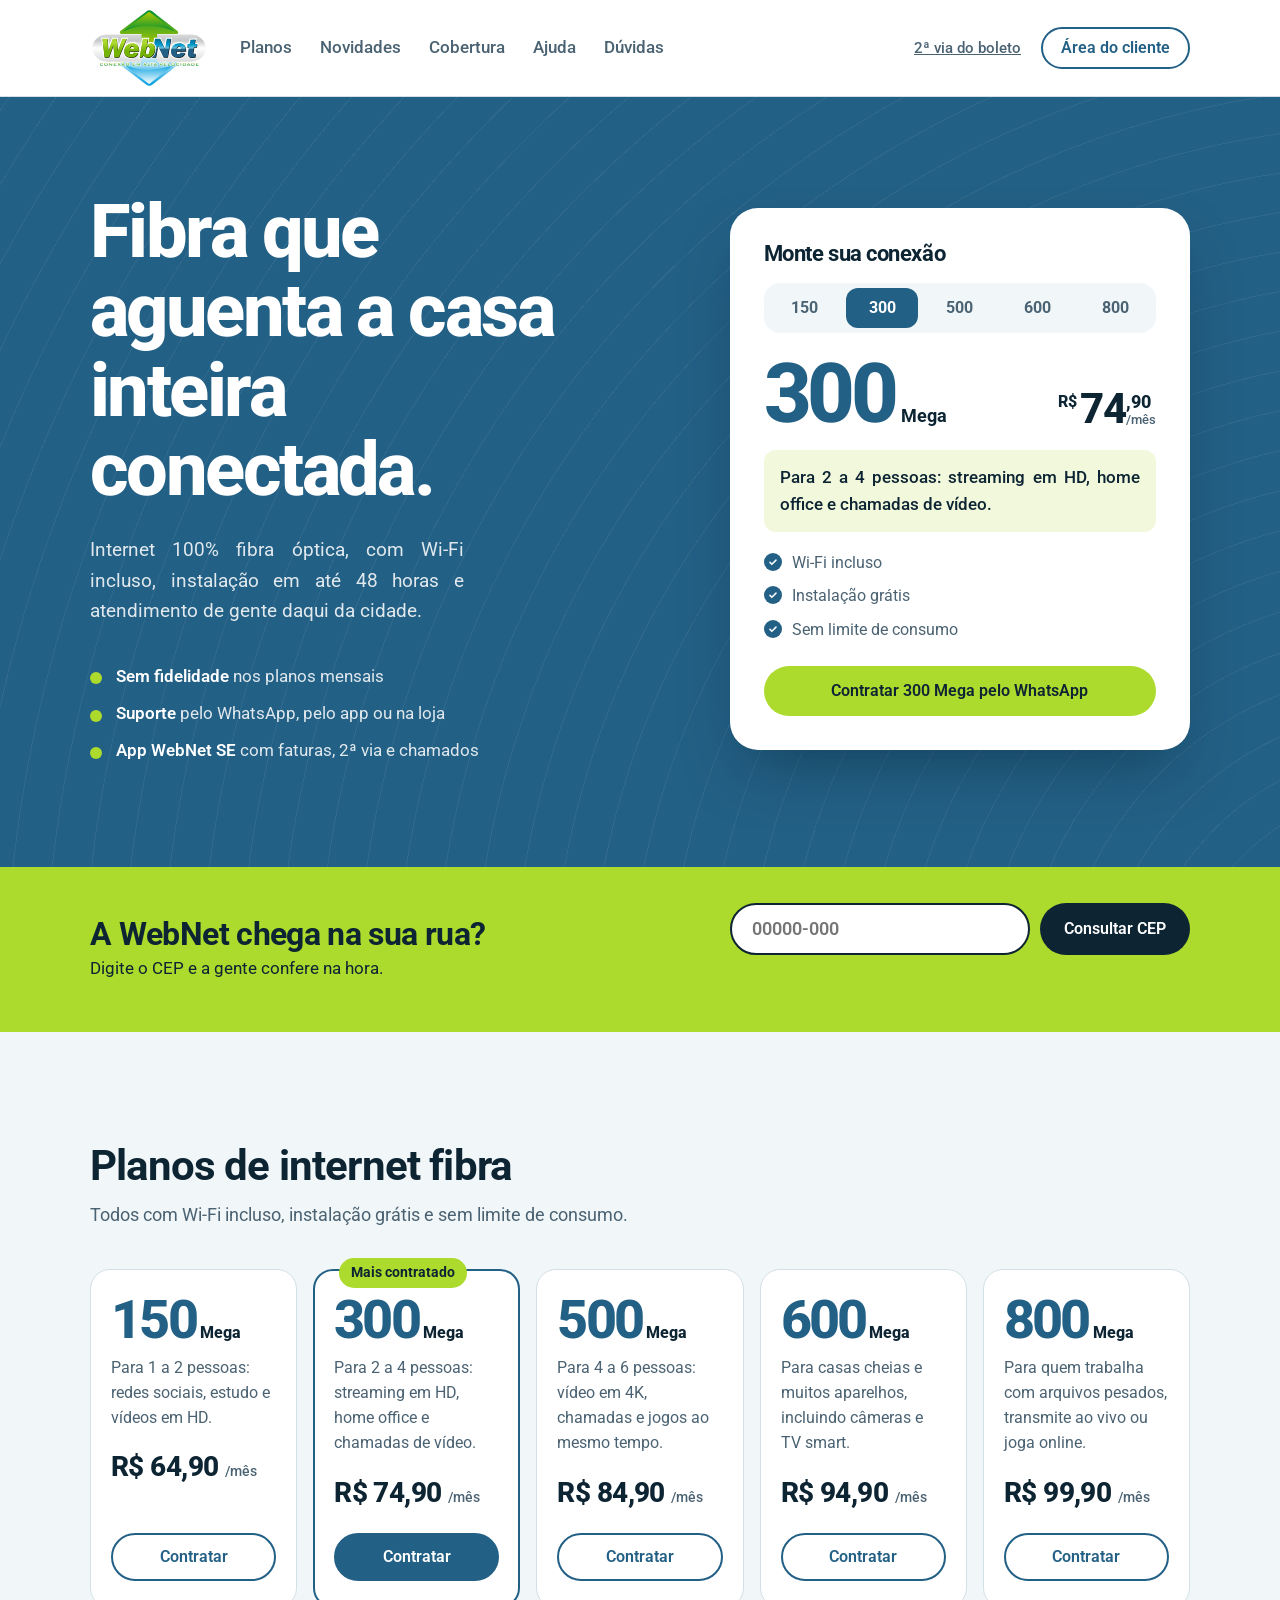
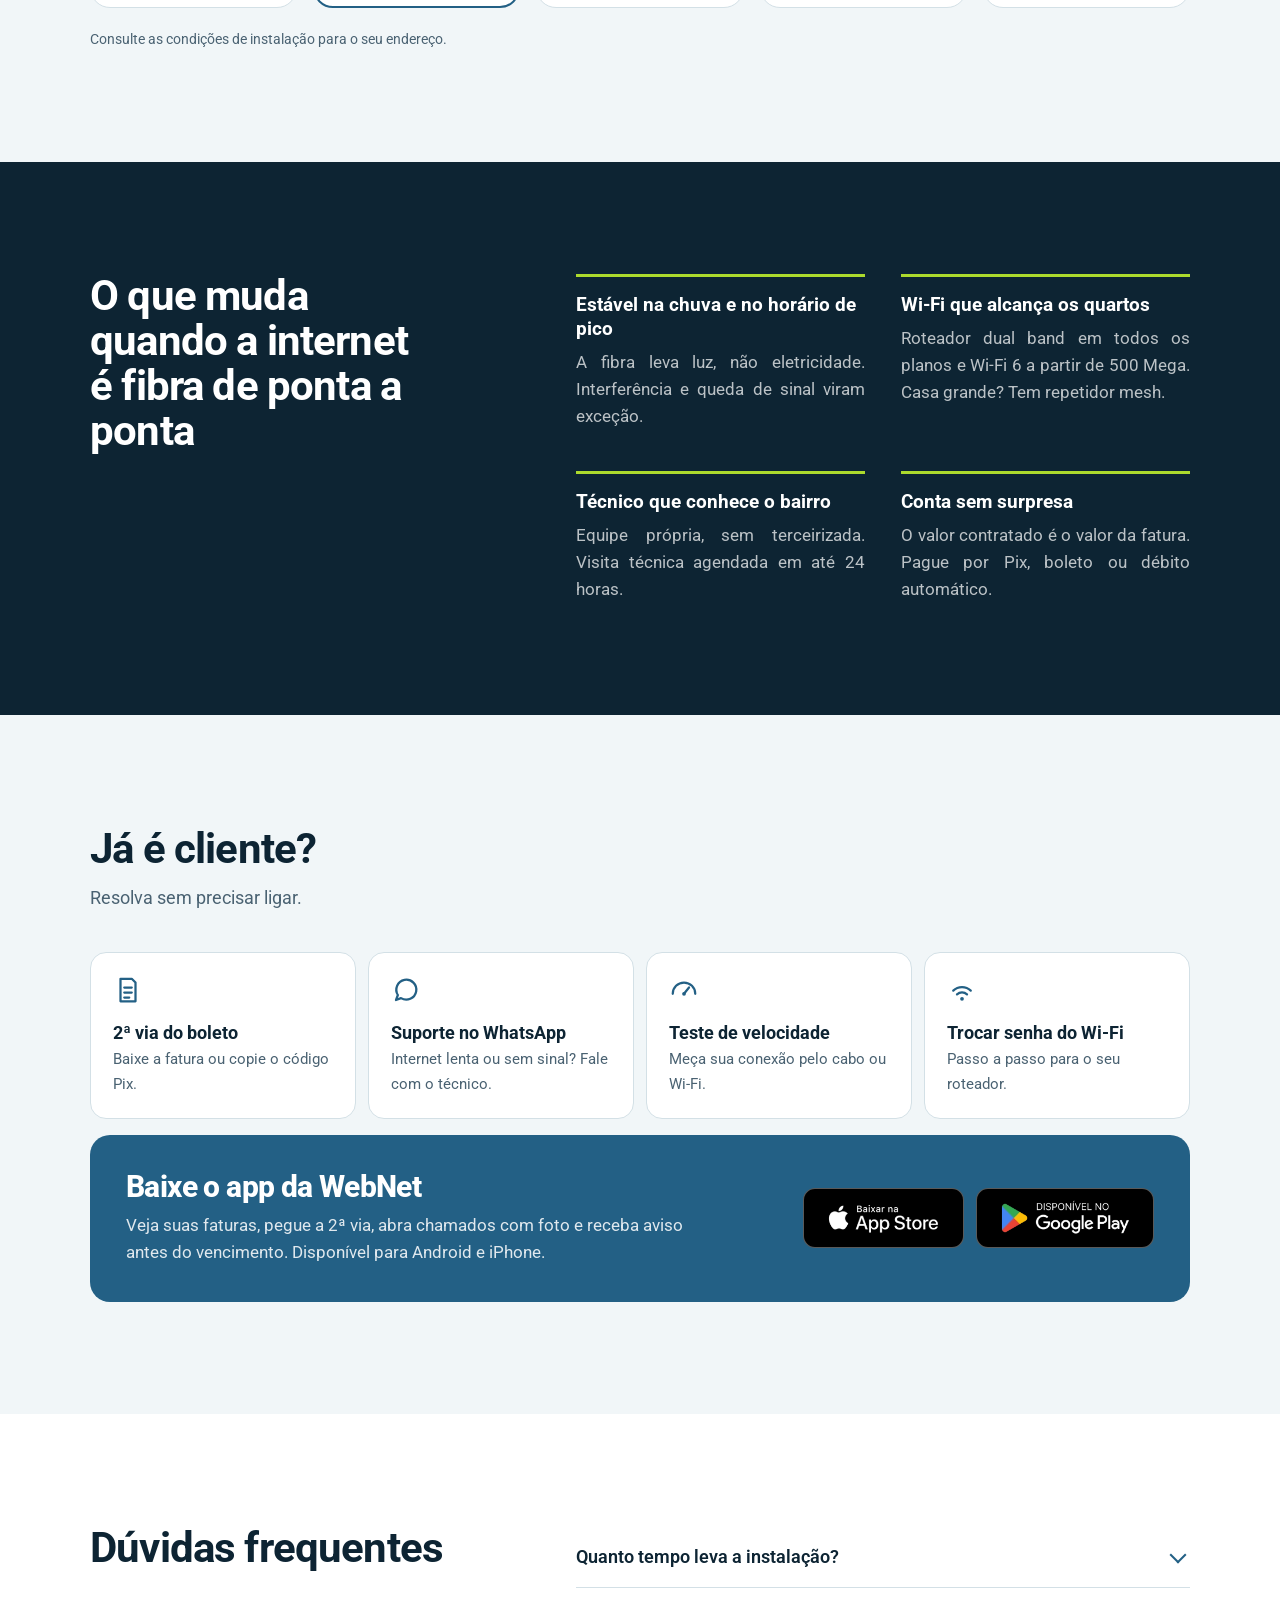
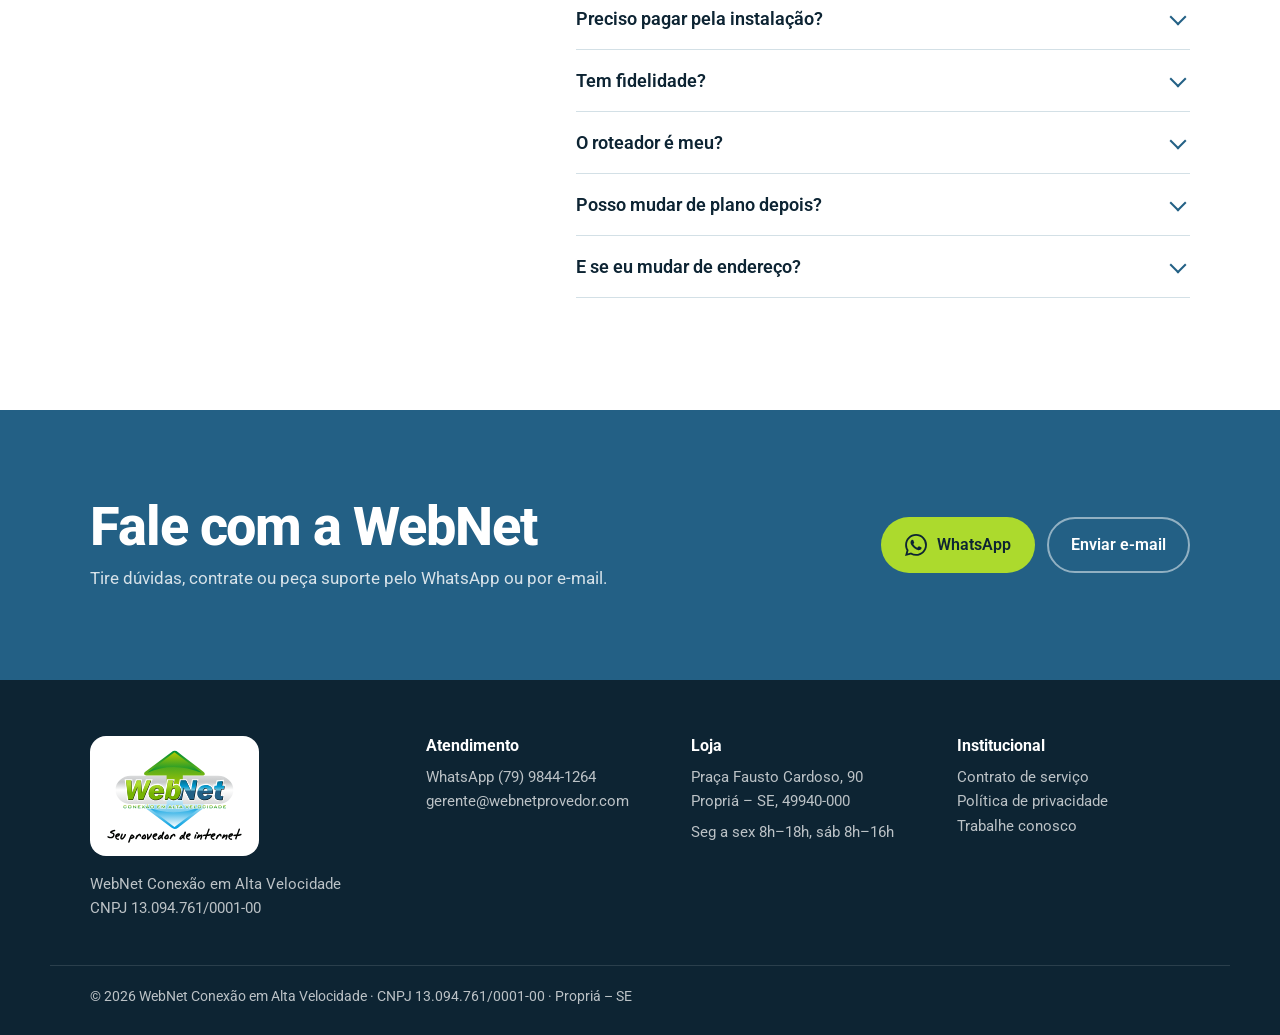
==== commit 16be272a: "fix: remove horário fixo de suporte, upload e desconto (0.2.1) - Destaques do topo e bloco "Fale com" ====
--- a/index.html
+++ b/index.html
@@ -52,8 +52,8 @@
           <p class="lead">Internet 100% fibra óptica, com Wi-Fi incluso, instalação em até 48 horas e atendimento de gente daqui da cidade.</p>
           <ul class="hero__facts">
             <li><strong>Sem fidelidade</strong> nos planos mensais</li>
-            <li><strong>Upload</strong> de até 50% do download</li>
-            <li><strong>Suporte</strong> todos os dias, das 8h às 22h</li>
+            <li><strong>Suporte</strong> pelo WhatsApp, pelo app ou na loja</li>
+            <li><strong>App WebNet SE</strong> com faturas, 2ª via e chamados</li>
           </ul>
         </div>
 
@@ -99,7 +99,7 @@
           <p>Todos com Wi-Fi incluso, instalação grátis e sem limite de consumo.</p>
         </div>
         <div class="plans__grid" id="plans-grid"><!-- preenchido pelo script.js --></div>
-        <p class="fine">Preços com desconto de pontualidade. Consulte condições de instalação para sua região.</p>
+        <p class="fine">Consulte as condições de instalação para o seu endereço.</p>
       </div>
     </section>
 
@@ -232,7 +232,7 @@
     <section class="closing">
       <div class="wrap closing__inner">
         <h2>Fale com a WebNet</h2>
-        <p>Atendimento de segunda a domingo, das 8h às 22h.</p>
+        <p>Tire dúvidas, contrate ou peça suporte pelo WhatsApp ou por e-mail.</p>
         <div class="closing__actions">
           <a class="btn btn--lime btn--wa" href="https://wa.me/557998441264" data-wa target="_blank" rel="noopener" aria-label="Falar com a WebNet no WhatsApp">
             <svg viewBox="0 0 24 24" aria-hidden="true"><path d="M17.472 14.382c-.297-.149-1.758-.867-2.03-.967-.273-.099-.471-.148-.67.15-.197.297-.767.966-.94 1.164-.173.199-.347.223-.644.075-.297-.15-1.255-.463-2.39-1.475-.883-.788-1.48-1.761-1.653-2.059-.173-.297-.018-.458.13-.606.134-.133.298-.347.446-.52.149-.174.198-.298.298-.497.099-.198.05-.371-.025-.52-.075-.149-.669-1.612-.916-2.207-.242-.579-.487-.5-.669-.51-.173-.008-.371-.01-.57-.01-.198 0-.52.074-.792.372-.272.297-1.04 1.016-1.04 2.479 0 1.462 1.065 2.875 1.213 3.074.149.198 2.096 3.2 5.077 4.487.709.306 1.262.489 1.694.625.712.227 1.36.195 1.871.118.571-.085 1.758-.719 2.006-1.413.248-.694.248-1.289.173-1.413-.074-.124-.272-.198-.57-.347m-5.421 7.403h-.004a9.87 9.87 0 01-5.031-1.378l-.361-.214-3.741.982.998-3.648-.235-.374a9.86 9.86 0 01-1.51-5.26c.001-5.45 4.436-9.884 9.888-9.884 2.64 0 5.122 1.03 6.988 2.898a9.825 9.825 0 012.893 6.994c-.003 5.45-4.437 9.884-9.885 9.884m8.413-18.297A11.815 11.815 0 0012.05 0C5.495 0 .16 5.335.157 11.892c0 2.096.547 4.142 1.588 5.945L.057 24l6.305-1.654a11.882 11.882 0 005.683 1.448h.005c6.554 0 11.89-5.335 11.893-11.893a11.821 11.821 0 00-3.48-8.413z"/></svg>
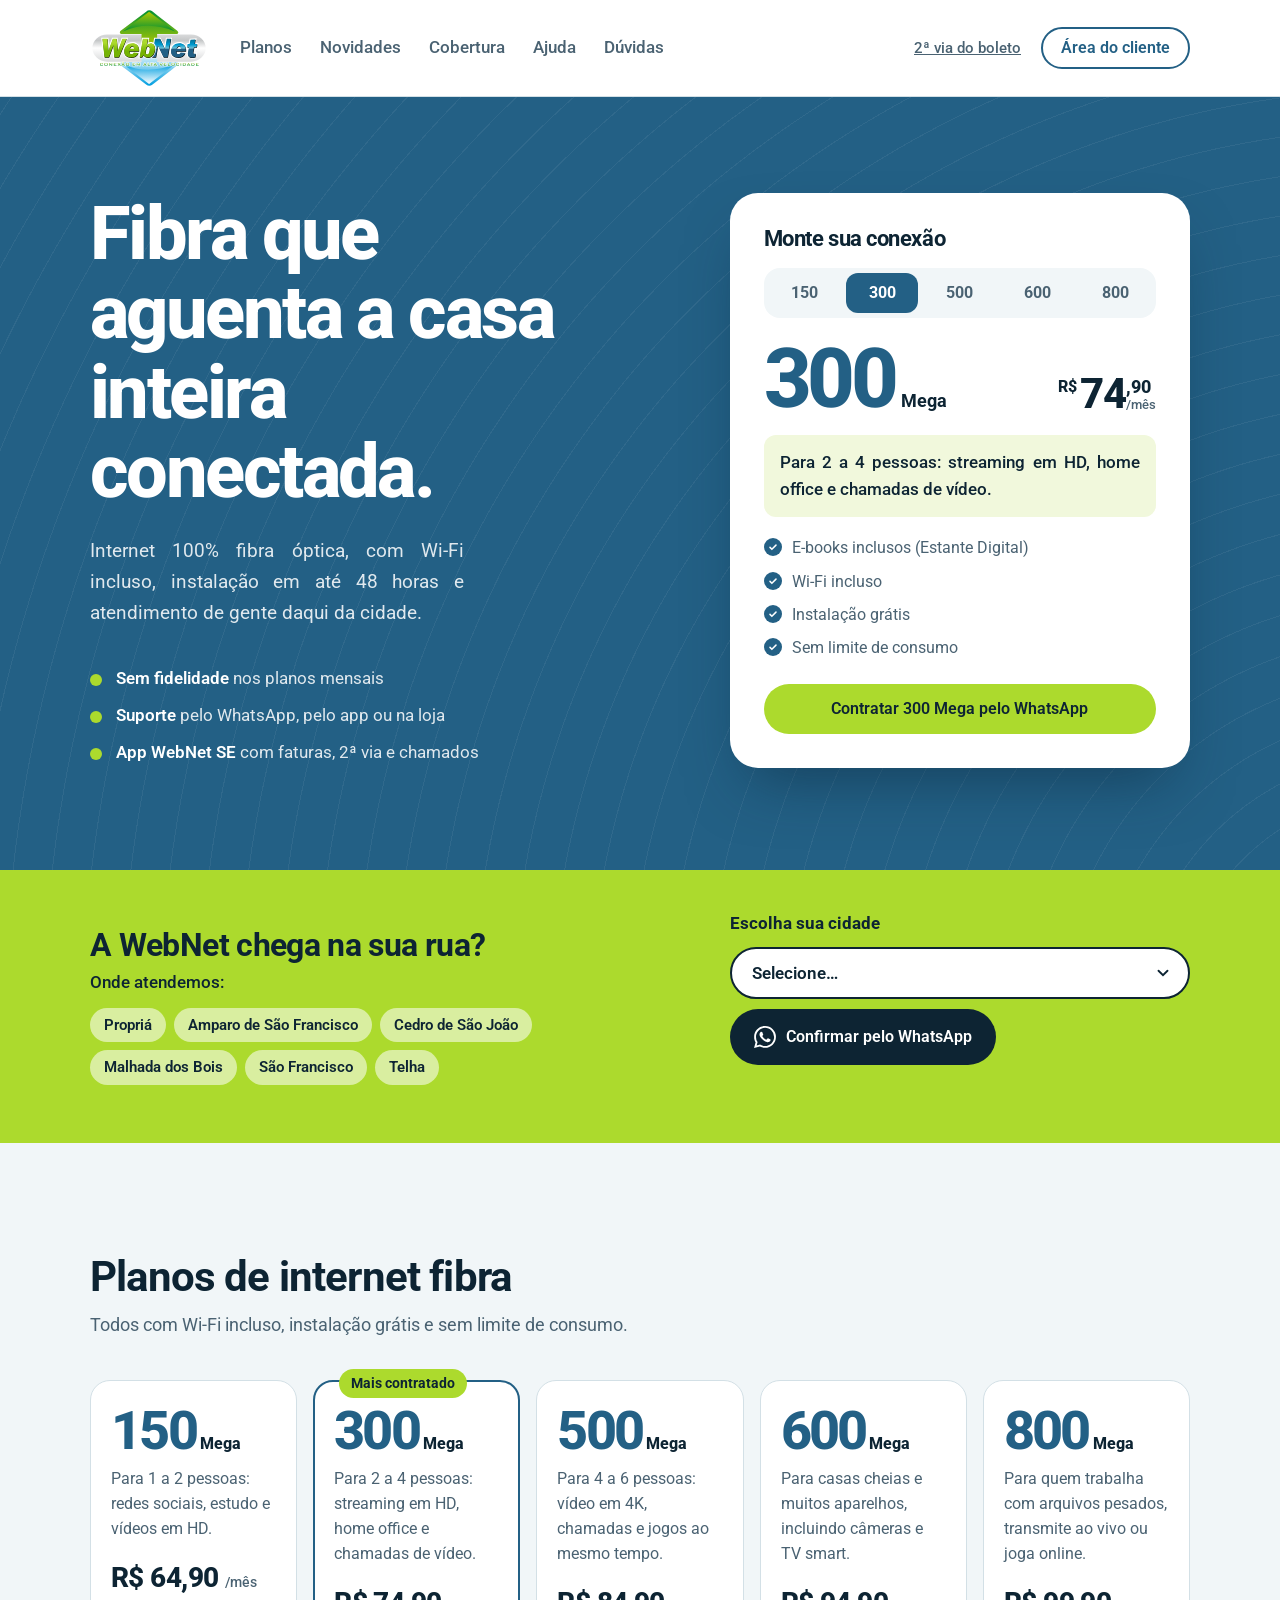
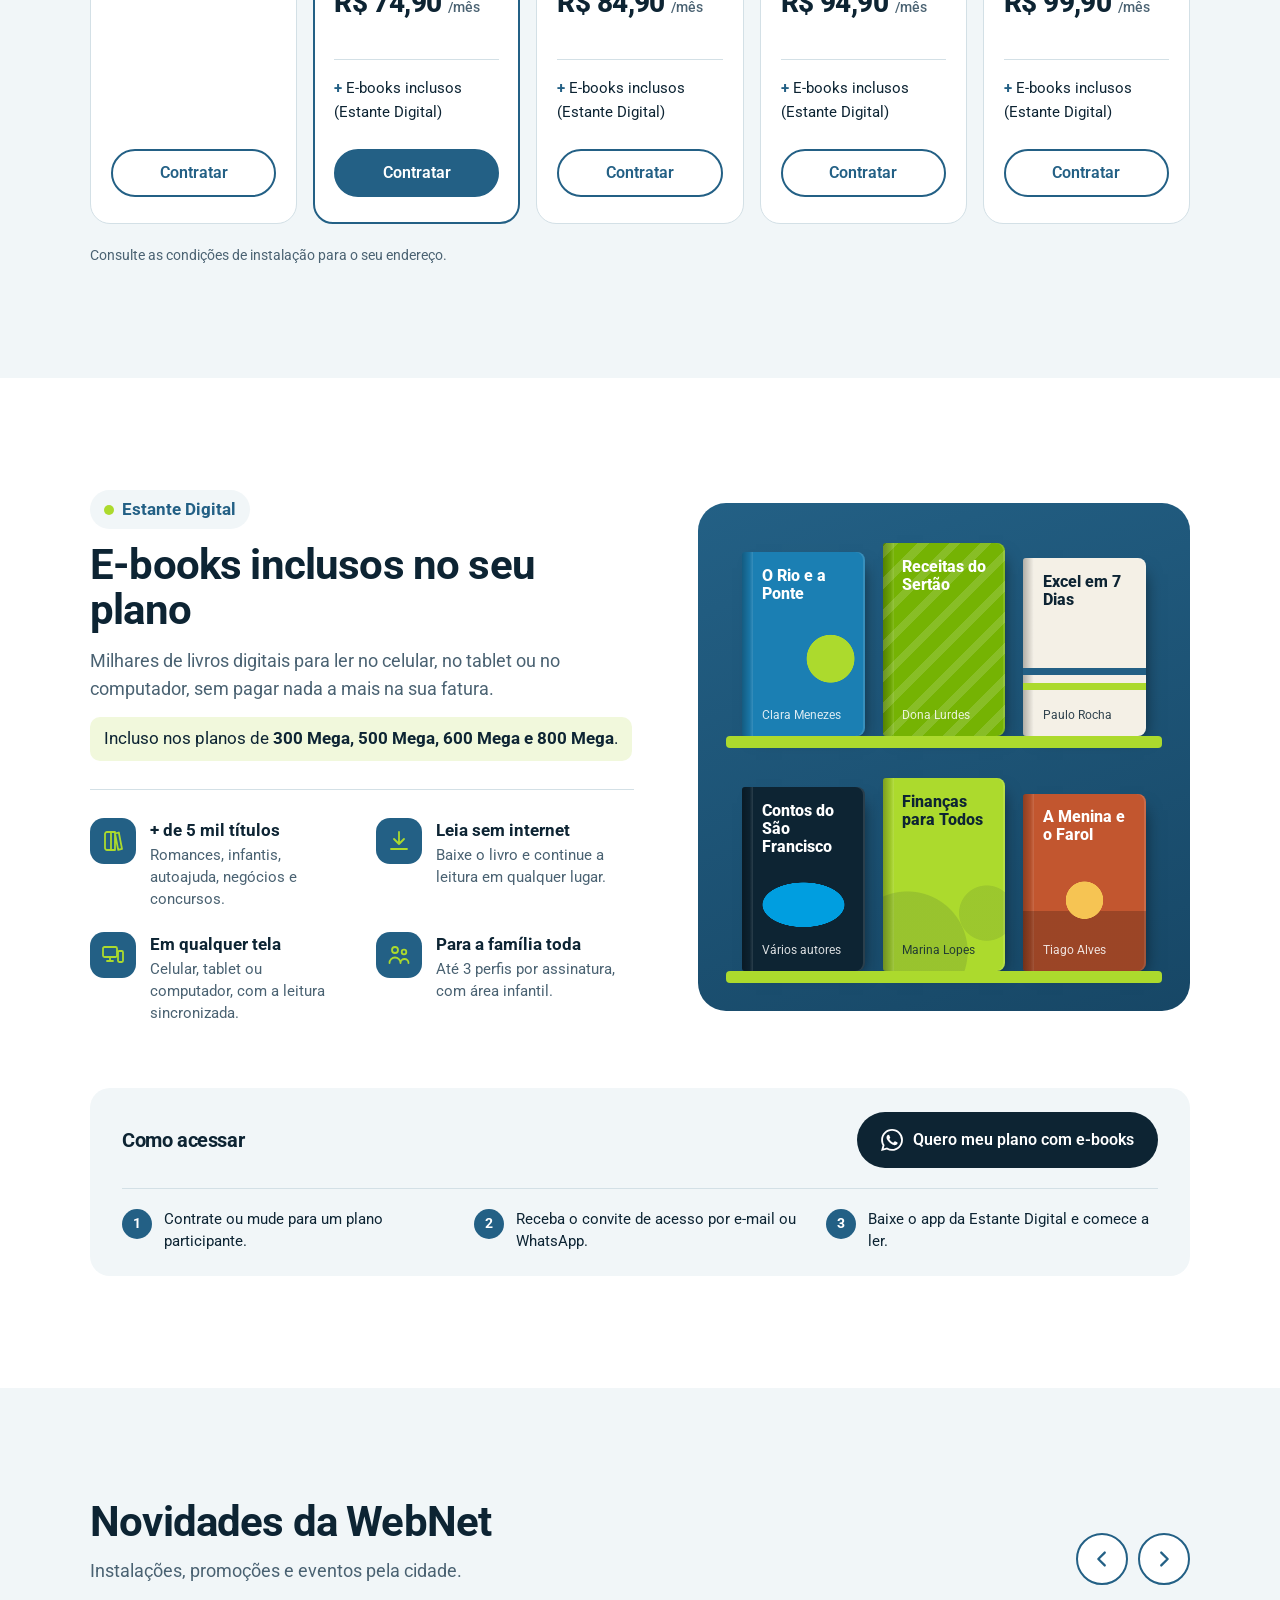
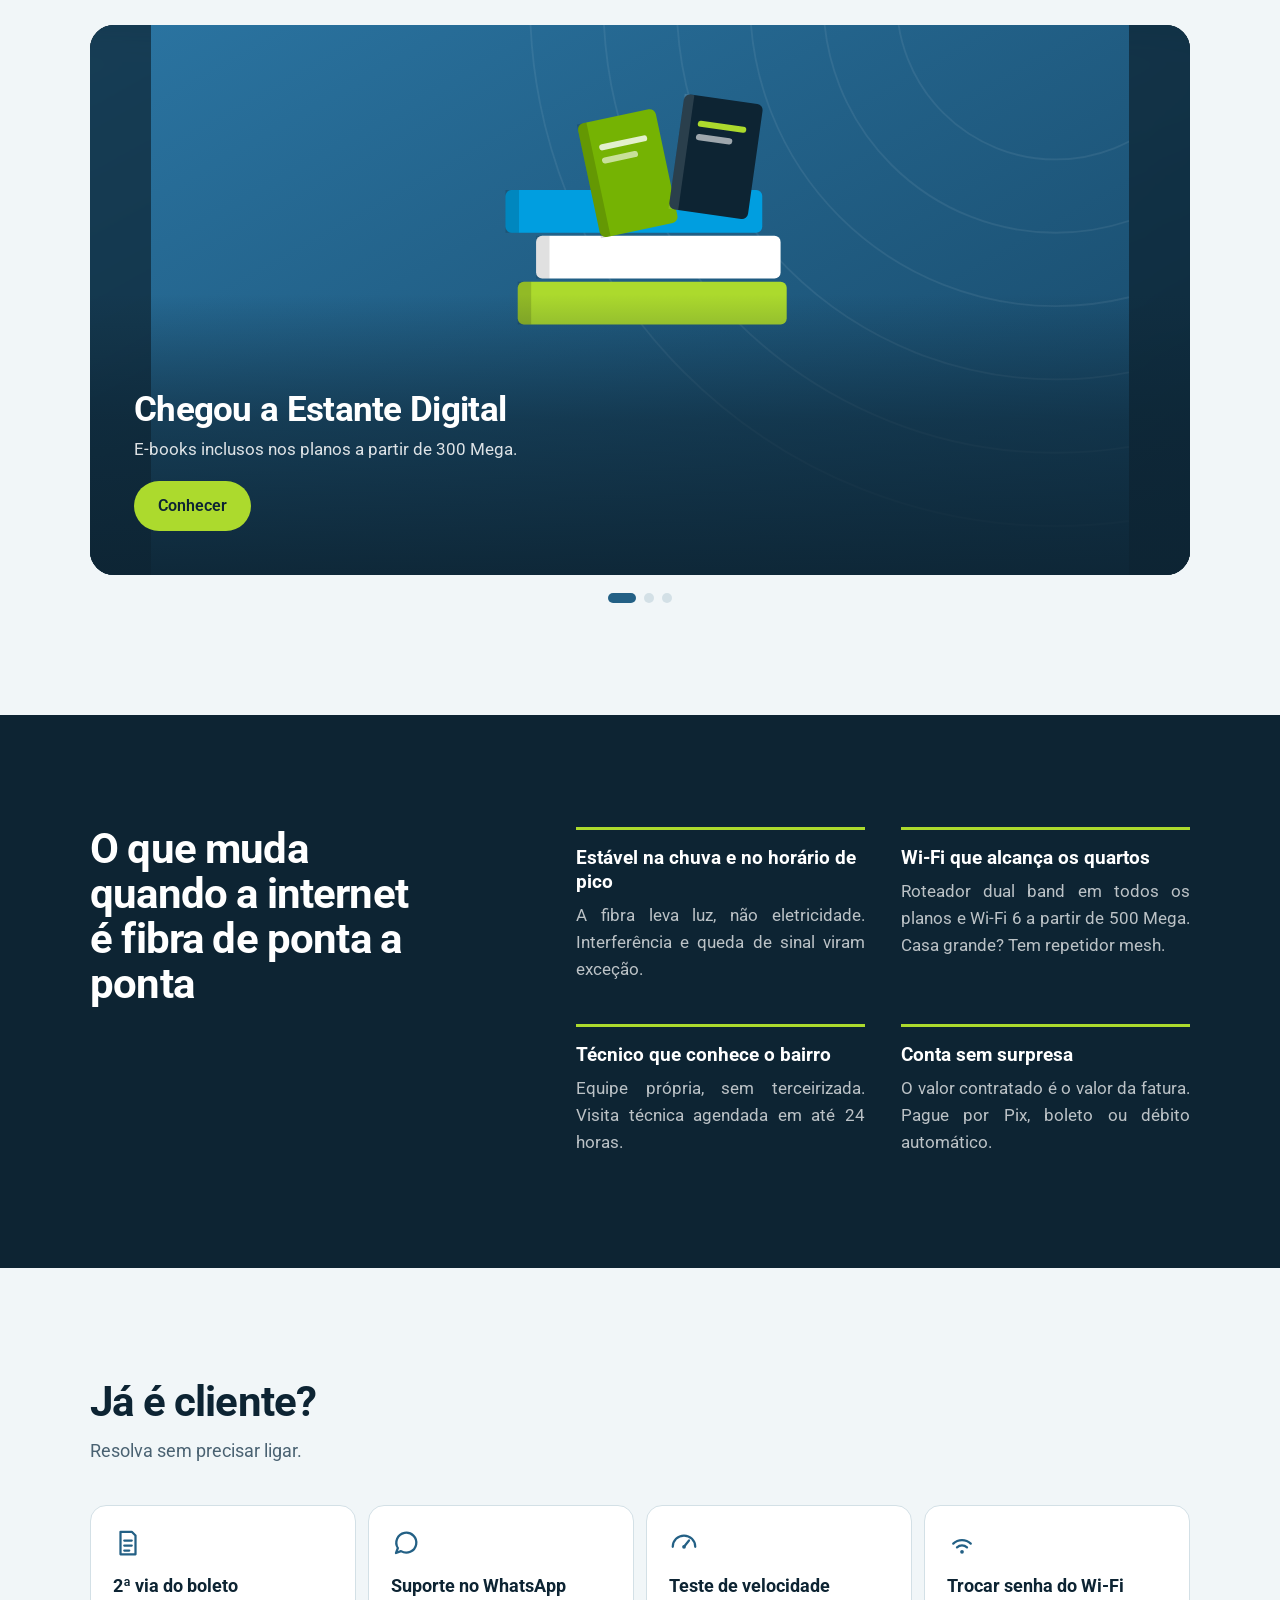
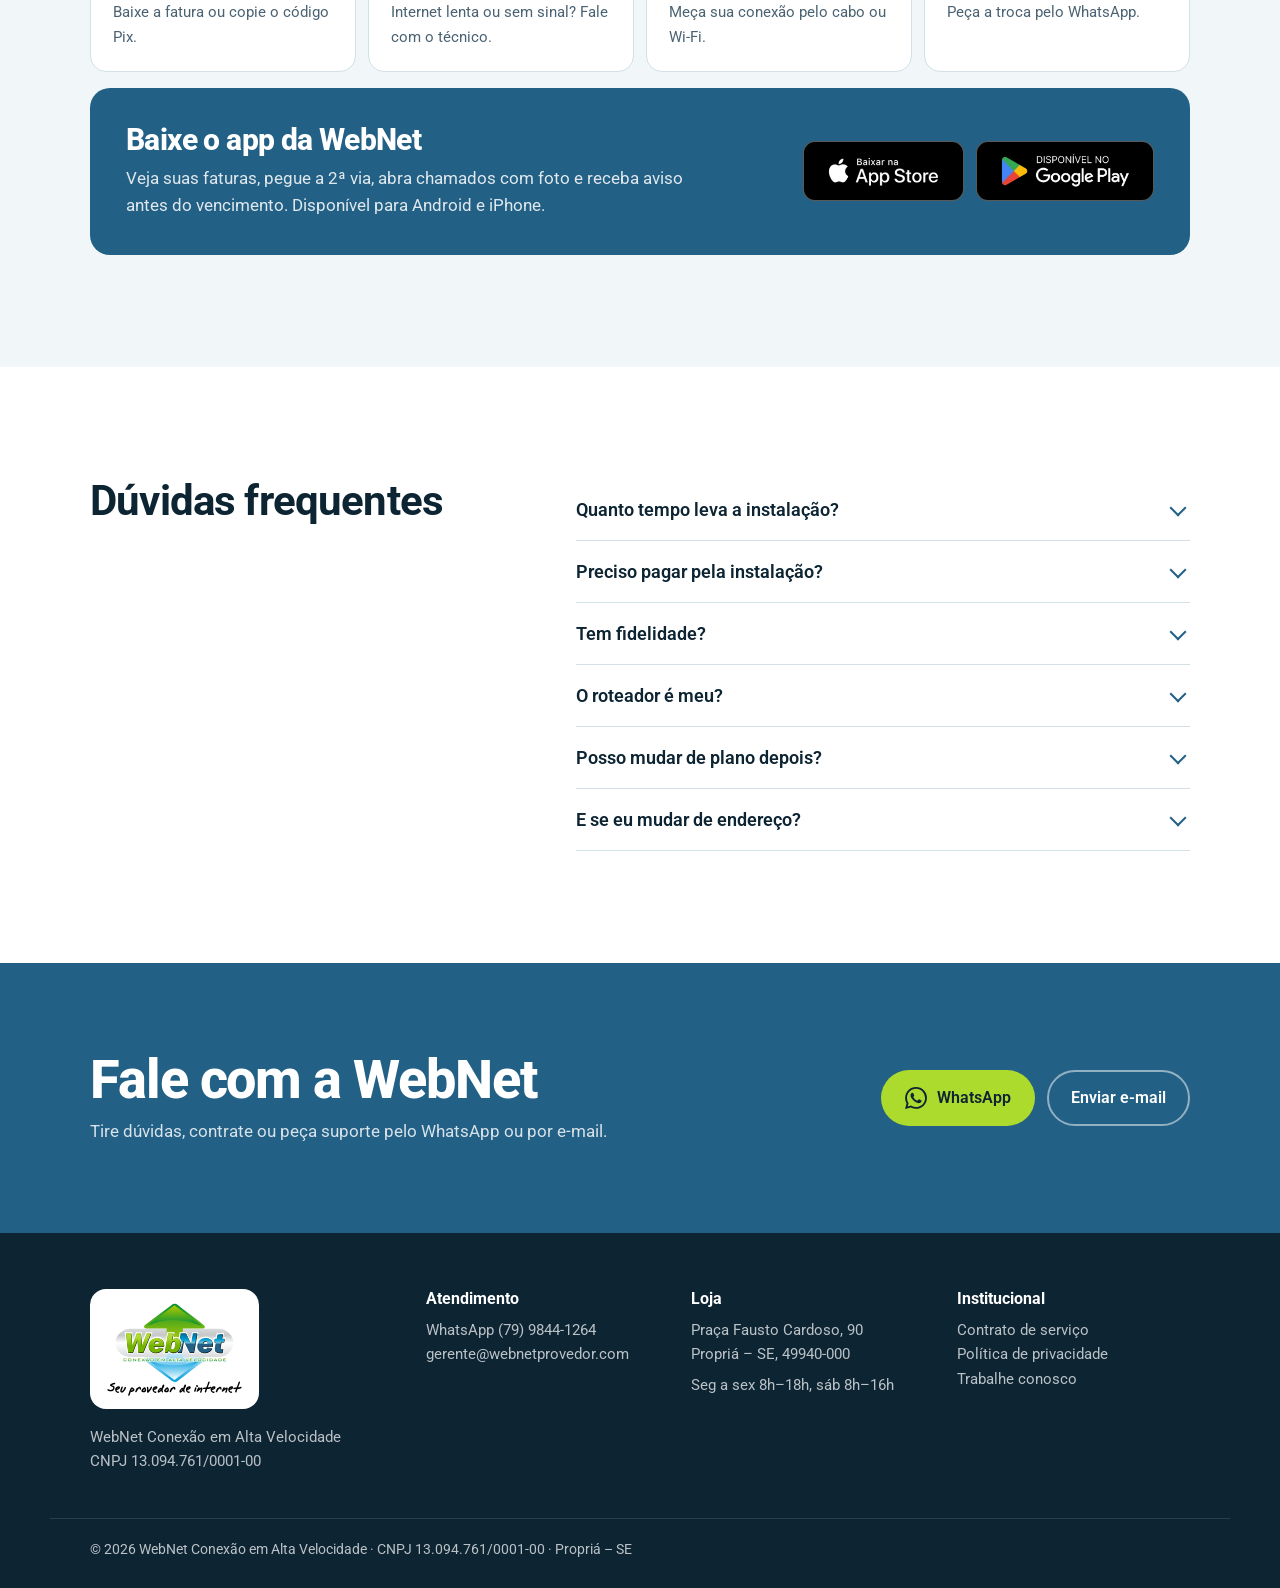
==== commit bcc73bab: "feat: instalador para Debian, SVA de e-books e cobertura por cidade (0.3.0) - deploy/instalar.sh: ng" ====
--- a/index.html
+++ b/index.html
@@ -3,8 +3,8 @@
 <head>
   <meta charset="utf-8">
   <meta name="viewport" content="width=device-width, initial-scale=1">
-  <title>WebNet — Internet fibra óptica em Propriá-SE</title>
-  <meta name="description" content="WebNet Conexão em Alta Velocidade: internet 100% fibra óptica em Propriá-SE com instalação rápida, Wi-Fi incluso e suporte local.">
+  <title>WebNet — Internet fibra óptica em Propriá e região (SE)</title>
+  <meta name="description" content="WebNet Conexão em Alta Velocidade: internet 100% fibra óptica em Propriá, Amparo de São Francisco, Cedro de São João, Malhada dos Bois, São Francisco e Telha (SE), com instalação rápida, Wi-Fi incluso e suporte local.">
   <link rel="preconnect" href="https://fonts.googleapis.com">
   <link rel="preconnect" href="https://fonts.gstatic.com" crossorigin>
   <link href="https://fonts.googleapis.com/css2?family=Roboto:wght@400;500;600;700;800&display=swap" rel="stylesheet">
@@ -12,6 +12,7 @@
   <link rel="stylesheet" href="styles.css">
 </head>
 <body>
+  <svg width="0" height="0" style="position:absolute" aria-hidden="true"><symbol id="icone-whatsapp" viewBox="0 0 24 24"><path d="M17.472 14.382c-.297-.149-1.758-.867-2.03-.967-.273-.099-.471-.148-.67.15-.197.297-.767.966-.94 1.164-.173.199-.347.223-.644.075-.297-.15-1.255-.463-2.39-1.475-.883-.788-1.48-1.761-1.653-2.059-.173-.297-.018-.458.13-.606.134-.133.298-.347.446-.52.149-.174.198-.298.298-.497.099-.198.05-.371-.025-.52-.075-.149-.669-1.612-.916-2.207-.242-.579-.487-.5-.669-.51-.173-.008-.371-.01-.57-.01-.198 0-.52.074-.792.372-.272.297-1.04 1.016-1.04 2.479 0 1.462 1.065 2.875 1.213 3.074.149.198 2.096 3.2 5.077 4.487.709.306 1.262.489 1.694.625.712.227 1.36.195 1.871.118.571-.085 1.758-.719 2.006-1.413.248-.694.248-1.289.173-1.413-.074-.124-.272-.198-.57-.347m-5.421 7.403h-.004a9.87 9.87 0 01-5.031-1.378l-.361-.214-3.741.982.998-3.648-.235-.374a9.86 9.86 0 01-1.51-5.26c.001-5.45 4.436-9.884 9.888-9.884 2.64 0 5.122 1.03 6.988 2.898a9.825 9.825 0 012.893 6.994c-.003 5.45-4.437 9.884-9.885 9.884m8.413-18.297A11.815 11.815 0 0012.05 0C5.495 0 .16 5.335.157 11.892c0 2.096.547 4.142 1.588 5.945L.057 24l6.305-1.654a11.882 11.882 0 005.683 1.448h.005c6.554 0 11.89-5.335 11.893-11.893a11.821 11.821 0 00-3.48-8.413z"/></symbol></svg>
   <a class="skip" href="#conteudo">Pular para o conteúdo</a>
 
   <header class="topbar">
@@ -27,7 +28,7 @@
         <a href="#duvidas">Dúvidas</a>
       </nav>
       <div class="topbar__actions">
-        <a href="#ajuda" class="link-quiet">2ª via do boleto</a>
+        <a href="#area-cliente" class="link-quiet" data-area-cliente>2ª via do boleto</a>
         <a href="#area-cliente" class="btn btn--ghost" data-area-cliente>Área do cliente</a>
       </div>
       <button class="menu-btn" aria-expanded="false" aria-controls="mobile-menu">Menu</button>
@@ -38,7 +39,7 @@
       <a href="#cobertura">Cobertura</a>
       <a href="#ajuda">Ajuda</a>
       <a href="#duvidas">Dúvidas</a>
-      <a href="#ajuda">2ª via do boleto</a>
+      <a href="#area-cliente" data-area-cliente>2ª via do boleto</a>
       <a href="#area-cliente" data-area-cliente>Área do cliente</a>
     </div>
   </header>
@@ -78,15 +79,19 @@
     <!-- COBERTURA -->
     <section id="cobertura" class="coverage">
       <div class="wrap coverage__inner">
-        <div>
+        <div class="coverage__copy">
           <h2>A WebNet chega na sua rua?</h2>
-          <p>Digite o CEP e a gente confere na hora.</p>
-        </div>
-        <form class="coverage__form" id="cep-form" novalidate>
-          <label for="cep" class="sr-only">CEP</label>
-          <input id="cep" name="cep" inputmode="numeric" autocomplete="postal-code" placeholder="00000-000" maxlength="9">
-          <button class="btn btn--lime" type="submit">Consultar CEP</button>
-          <p class="coverage__result" id="cep-result" role="status" aria-live="polite"></p>
+          <p>Onde atendemos:</p>
+          <ul class="coverage__cidades" id="cidades-lista"></ul>
+        </div>
+        <form class="coverage__form" id="cobertura-form">
+          <label for="cidade" class="coverage__label">Escolha sua cidade</label>
+          <select id="cidade" name="cidade"></select>
+          <a class="btn btn--wa coverage__btn" id="cobertura-wa" href="https://wa.me/557998441264" target="_blank" rel="noopener">
+            <svg viewBox="0 0 24 24" aria-hidden="true"><use href="#icone-whatsapp"/></svg>
+            Confirmar pelo WhatsApp
+          </a>
+          <p class="coverage__result" id="cobertura-result" role="status" aria-live="polite"></p>
         </form>
       </div>
     </section>
@@ -104,6 +109,30 @@
     </section>
 
     <!-- POR QUE -->
+    <!-- SVA DE E-BOOKS (conteúdo em config.js > SVA_EBOOKS) -->
+    <section id="ebooks" class="ebooks" aria-labelledby="ebooks-titulo" hidden>
+      <div class="wrap">
+        <div class="ebooks__topo">
+          <div class="ebooks__copy">
+            <span class="ebooks__selo" id="ebooks-nome"></span>
+            <h2 id="ebooks-titulo"></h2>
+            <p class="ebooks__desc" id="ebooks-desc"></p>
+            <p class="ebooks__planos" id="ebooks-planos"></p>
+            <ul class="ebooks__destaques" id="ebooks-destaques"></ul>
+          </div>
+          <div class="ebooks__estante" id="ebooks-vitrine" role="list" aria-label="Exemplos de livros do catálogo"></div>
+        </div>
+        <div class="ebooks__passos">
+          <h3>Como acessar</h3>
+          <ol id="ebooks-passos"></ol>
+          <a class="btn btn--lime btn--wa" id="ebooks-cta" href="https://wa.me/557998441264" target="_blank" rel="noopener">
+            <svg viewBox="0 0 24 24" aria-hidden="true"><use href="#icone-whatsapp"/></svg>
+            Quero meu plano com e-books
+          </a>
+        </div>
+      </div>
+    </section>
+
     <!-- NOVIDADES (carrossel — conteúdo em galeria.js) -->
     <section id="novidades" class="news" aria-roledescription="carrossel" aria-labelledby="news-title">
       <div class="wrap">
@@ -160,21 +189,21 @@
           <p>Resolva sem precisar ligar.</p>
         </div>
         <div class="help__grid">
-          <a class="help__item" href="#">
+          <a class="help__item" href="#area-cliente" data-area-cliente>
             <svg viewBox="0 0 24 24" aria-hidden="true"><path d="M6 3h9l3 3v15H6z M9 10h6 M9 14h6 M9 18h4" /></svg>
             <span><strong>2ª via do boleto</strong>Baixe a fatura ou copie o código Pix.</span>
           </a>
-          <a class="help__item" href="#">
+          <a class="help__item" href="https://wa.me/557998441264" target="_blank" rel="noopener" data-wa-msg="Olá! Preciso de suporte técnico na minha internet WebNet.">
             <svg viewBox="0 0 24 24" aria-hidden="true"><path d="M4 20l1.5-4A8 8 0 1 1 8 18.5z" /></svg>
             <span><strong>Suporte no WhatsApp</strong>Internet lenta ou sem sinal? Fale com o técnico.</span>
           </a>
-          <a class="help__item" href="#">
+          <a class="help__item" href="https://fast.com/pt/" target="_blank" rel="noopener">
             <svg viewBox="0 0 24 24" aria-hidden="true"><path d="M3 15a9 9 0 0 1 18 0 M12 15l4-5 M12 15h0" /><circle cx="12" cy="15" r="1.5"/></svg>
             <span><strong>Teste de velocidade</strong>Meça sua conexão pelo cabo ou Wi-Fi.</span>
           </a>
-          <a class="help__item" href="#">
+          <a class="help__item" href="https://wa.me/557998441264" target="_blank" rel="noopener" data-wa-msg="Olá! Quero trocar a senha do meu Wi-Fi.">
             <svg viewBox="0 0 24 24" aria-hidden="true"><path d="M5 12.5a10 10 0 0 1 14 0 M8 15.5a6 6 0 0 1 8 0" /><circle cx="12" cy="19" r="1.5"/></svg>
-            <span><strong>Trocar senha do Wi-Fi</strong>Passo a passo para o seu roteador.</span>
+            <span><strong>Trocar senha do Wi-Fi</strong>Peça a troca pelo WhatsApp.</span>
           </a>
         </div>
 
--- a/styles.css
+++ b/styles.css
@@ -17,7 +17,7 @@
 }
 
 *, *::before, *::after { box-sizing: border-box; }
-html { scroll-behavior: smooth; }
+html { scroll-behavior: smooth; scroll-padding-top: 97px; }
 @media (prefers-reduced-motion: reduce) { html { scroll-behavior: auto; } * { transition: none !important; animation: none !important; } }
 
 body {
@@ -125,17 +125,24 @@
 @keyframes pulse { from { opacity: .35; transform: translateY(4px); } to { opacity: 1; transform: none; } }
 
 /* Cobertura */
-.coverage { background: var(--lime); padding: 36px 0; }
-.coverage__inner { display: flex; align-items: center; justify-content: space-between; gap: 24px; flex-wrap: wrap; }
+.coverage { background: var(--lime); padding: 40px 0; }
+.coverage__inner { display: flex; align-items: center; justify-content: space-between; gap: 24px 48px; flex-wrap: wrap; }
+.coverage__copy { flex: 1 1 420px; }
 .coverage h2 { font-size: clamp(1.5rem, 2.6vw, 2rem); }
-.coverage p { margin-top: 4px; }
-.coverage__form { display: flex; flex-wrap: wrap; gap: 10px; flex: 0 1 460px; }
-.coverage__form input {
-  flex: 1 1 180px; font: 600 1.1rem var(--body); padding: 14px 20px;
+.coverage__copy > p { margin-top: 6px; font-weight: 500; }
+.coverage__cidades { list-style: none; padding: 0; margin: 12px 0 0; display: flex; flex-wrap: wrap; gap: 8px; }
+.coverage__cidades li { background: rgba(255,255,255,.55); border-radius: 999px; padding: 5px 14px; font-weight: 600; font-size: .95rem; }
+.coverage__form { display: flex; flex-wrap: wrap; align-items: flex-end; gap: 10px; flex: 0 1 460px; }
+.coverage__label { flex-basis: 100%; font-weight: 700; }
+.coverage__form select {
+  flex: 1 1 200px; min-width: 0; font: 600 1.05rem var(--body); padding: 14px 44px 14px 20px;
   border: 2px solid var(--ink); border-radius: 999px; background: var(--white); color: var(--ink);
-}
-.coverage__form .btn--lime { background: var(--ink); color: var(--white); }
-.coverage__form .btn--lime:hover { background: var(--petrol-deep); }
+  appearance: none; cursor: pointer;
+  background-image: url("data:image/svg+xml,%3Csvg xmlns='http://www.w3.org/2000/svg' viewBox='0 0 24 24'%3E%3Cpath d='M6 9l6 6 6-6' fill='none' stroke='%230D2433' stroke-width='2.5' stroke-linecap='round'/%3E%3C/svg%3E");
+  background-repeat: no-repeat; background-position: right 16px center; background-size: 18px;
+}
+.coverage__btn { background: var(--ink); color: var(--white); }
+.coverage__btn:hover { background: var(--petrol-deep); }
 .coverage__result { flex-basis: 100%; font-weight: 600; min-height: 1.6em; }
 
 /* Seções gerais */
@@ -228,6 +235,7 @@
 @media (max-width: 880px) {
   .nav, .topbar__actions { display: none; }
   .topbar__inner { height: 76px; }
+  html { scroll-padding-top: 77px; }
   .logo img { height: 62px; }
   .menu-btn { display: block; }
   .hero__grid, .why__grid, .faq__grid { grid-template-columns: 1fr; }
@@ -272,8 +280,8 @@
 }
 
 /* Novidades (carrossel) */
-.news { padding: 0 0 clamp(64px, 9vw, 112px); }
-.news__head { display: flex; align-items: flex-end; justify-content: space-between; gap: 24px; margin-bottom: 28px; }
+.news { padding: clamp(64px, 9vw, 112px) 0; }
+.news__head { display: flex; align-items: flex-end; justify-content: space-between; gap: 24px; margin-bottom: 40px; }
 .news__head .section-head { margin-bottom: 0; }
 .news__controls { display: flex; gap: 10px; flex: none; }
 .news__arrow {
@@ -404,3 +412,93 @@
   .modal__selos .store img { height: auto; max-height: 36px; max-width: 100%; }
 }
 @media (prefers-reduced-motion: reduce) { .modal[open] { animation: none; } }
+
+/* SVA de e-books */
+.ebooks { background: var(--white); padding: clamp(64px, 9vw, 112px) 0; }
+.ebooks__topo { display: grid; grid-template-columns: 1.05fr .95fr; gap: clamp(32px, 5vw, 64px); align-items: center; }
+.ebooks__selo {
+  display: inline-flex; align-items: center; gap: 8px; margin-bottom: 14px;
+  background: var(--mist); color: var(--petrol); font-weight: 700; padding: 6px 14px; border-radius: 999px;
+}
+.ebooks__selo::before { content: ""; width: 10px; height: 10px; border-radius: 50%; background: var(--lime); }
+.ebooks__desc { margin-top: 14px; font-size: 1.1rem; color: var(--muted); max-width: 52ch; }
+.ebooks__planos { margin-top: 14px; display: inline-block; background: #F1F8DC; border-radius: 10px; padding: 8px 14px; }
+.ebooks__destaques { list-style: none; padding: 28px 0 0; margin: 28px 0 0; border-top: 1px solid var(--line); display: grid; grid-template-columns: 1fr 1fr; gap: 22px 28px; }
+.ebooks__destaques li { display: flex; gap: 14px; align-items: flex-start; }
+.ebooks__destaques svg {
+  flex: none; width: 46px; height: 46px; padding: 11px; border-radius: 14px; background: var(--petrol);
+  fill: none; stroke: var(--lime); stroke-width: 1.8; stroke-linecap: round; stroke-linejoin: round;
+}
+.ebooks__destaques span { color: var(--muted); font-size: .95rem; line-height: 1.45; }
+.ebooks__destaques strong { display: block; color: var(--ink); font-size: 1.05rem; margin-bottom: 2px; }
+
+/* Estante com prateleiras */
+.ebooks__estante {
+  background: linear-gradient(160deg, var(--petrol) 0%, var(--petrol-deep) 100%);
+  border-radius: 28px; padding: clamp(24px, 4vw, 40px) clamp(20px, 3.5vw, 36px) clamp(20px, 3vw, 28px);
+  display: grid; gap: 30px;
+}
+.prateleira {
+  display: grid; grid-template-columns: repeat(3, 1fr); gap: clamp(10px, 2vw, 18px); align-items: end;
+  position: relative; padding: 0 8px 12px;
+}
+.prateleira::after {
+  content: ""; position: absolute; left: -8px; right: -8px; bottom: 0; height: 12px; border-radius: 4px;
+  background: var(--lime); box-shadow: 0 10px 18px -6px rgba(0,0,0,.45);
+}
+.livro {
+  position: relative; aspect-ratio: 2 / 3; border-radius: 3px 8px 8px 3px; overflow: hidden;
+  padding: 12% 10% 10% 16%; display: flex; flex-direction: column; color: var(--white);
+  box-shadow: inset -2px 0 0 rgba(255,255,255,.12), 6px 8px 16px -8px rgba(0,0,0,.6);
+  transform-origin: bottom center;
+}
+.livro:nth-child(2) { aspect-ratio: 2 / 3.15; }
+.livro:nth-child(3) { aspect-ratio: 2 / 2.9; }
+/* lombada */
+.livro::before {
+  content: ""; position: absolute; left: 0; top: 0; bottom: 0; width: 9%;
+  background: linear-gradient(90deg, rgba(0,0,0,.28), rgba(0,0,0,.08) 70%, rgba(255,255,255,.12));
+}
+.livro__arte { position: absolute; inset: 0; pointer-events: none; }
+.livro__titulo { position: relative; font: 800 clamp(.8rem, 1.25vw, 1.02rem)/1.12 var(--display); }
+.livro__autor { position: relative; margin-top: auto; font-size: clamp(.62rem, .9vw, .74rem); opacity: .85; }
+/* capas: cor + desenho */
+.livro--0 { background: #1B7FB3; }
+.livro--0 .livro__arte { background: radial-gradient(circle at 72% 58%, var(--lime) 0 17%, transparent 17.5%); }
+.livro--1 { background: #75B303; }
+.livro--1 .livro__arte { background: repeating-linear-gradient(-45deg, transparent 0 14px, rgba(255,255,255,.14) 14px 22px); }
+.livro--2 { background: #F4F0E6; color: var(--ink); }
+.livro--2 .livro__arte { background: linear-gradient(transparent 62%, var(--petrol) 62% 66%, transparent 66% 70%, var(--lime) 70% 74%, transparent 74%); }
+.livro--3 { background: var(--ink); }
+.livro--3 .livro__arte { background: radial-gradient(ellipse 110% 40% at 50% 64%, #009EE0 0 30%, transparent 30.5%); }
+.livro--4 { background: var(--lime); color: var(--ink); }
+.livro--4 .livro__arte { background: radial-gradient(circle at 20% 90%, rgba(13,36,51,.12) 0 30%, transparent 30.5%), radial-gradient(circle at 85% 70%, rgba(13,36,51,.1) 0 16%, transparent 16.5%); }
+.livro--5 { background: #C2562F; }
+.livro--5 .livro__arte { background: radial-gradient(circle at 50% 60%, #F6C453 0 15%, transparent 15.5%), linear-gradient(transparent 66%, rgba(0,0,0,.2) 66%); }
+
+/* Passo a passo */
+.ebooks__passos {
+  margin-top: clamp(40px, 6vw, 64px); display: grid; grid-template-columns: 1fr auto; grid-template-areas: "titulo botao" "passos passos"; align-items: center; gap: 20px 32px;
+  background: var(--mist); border-radius: 20px; padding: 24px clamp(20px, 3vw, 32px);
+}
+.ebooks__passos h3 { grid-area: titulo; font-size: 1.25rem; }
+.ebooks__passos .btn { grid-area: botao; }
+.ebooks__passos ol { grid-area: passos; list-style: none; margin: 0; padding: 20px 0 0; border-top: 1px solid var(--line); display: grid; grid-template-columns: repeat(3, 1fr); gap: 20px; counter-reset: passo; }
+.ebooks__passos li { counter-increment: passo; display: flex; gap: 12px; align-items: flex-start; font-size: .95rem; line-height: 1.4; }
+.ebooks__passos li::before {
+  content: counter(passo); flex: none; width: 30px; height: 30px; border-radius: 50%; display: grid; place-items: center;
+  background: var(--petrol); color: var(--white); font-weight: 700; font-size: .9rem;
+}
+.ebooks__passos .btn { background: var(--ink); color: var(--white); }
+.ebooks__passos .btn:hover { background: var(--petrol-deep); }
+
+@media (max-width: 880px) {
+  .ebooks__topo { grid-template-columns: 1fr; }
+}
+@media (max-width: 640px) {
+  .ebooks__destaques { grid-template-columns: 1fr; }
+  .ebooks__passos { grid-template-columns: 1fr; grid-template-areas: "titulo" "passos" "botao"; }
+  .ebooks__passos ol { grid-template-columns: 1fr; }
+  .ebooks__passos .btn { width: 100%; white-space: normal; text-align: center; }
+  .ebooks__estante { gap: 24px; }
+}
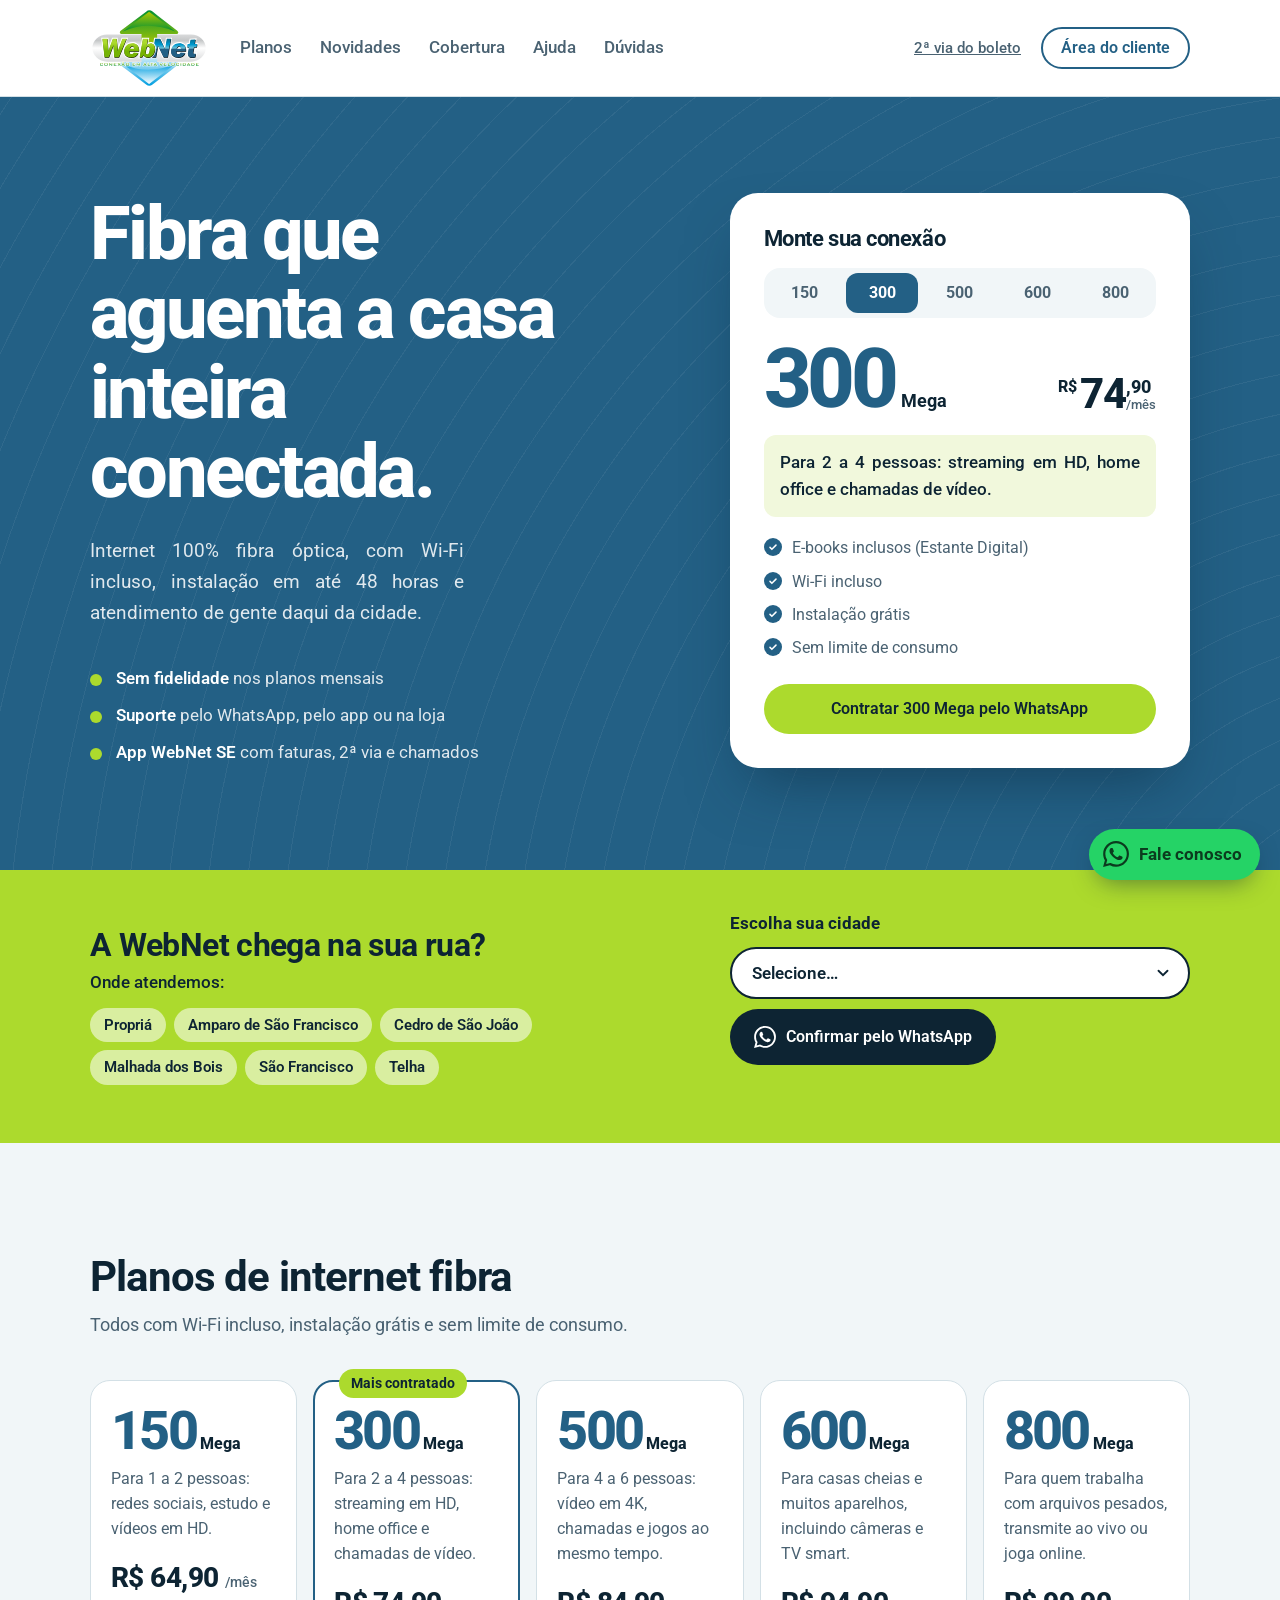
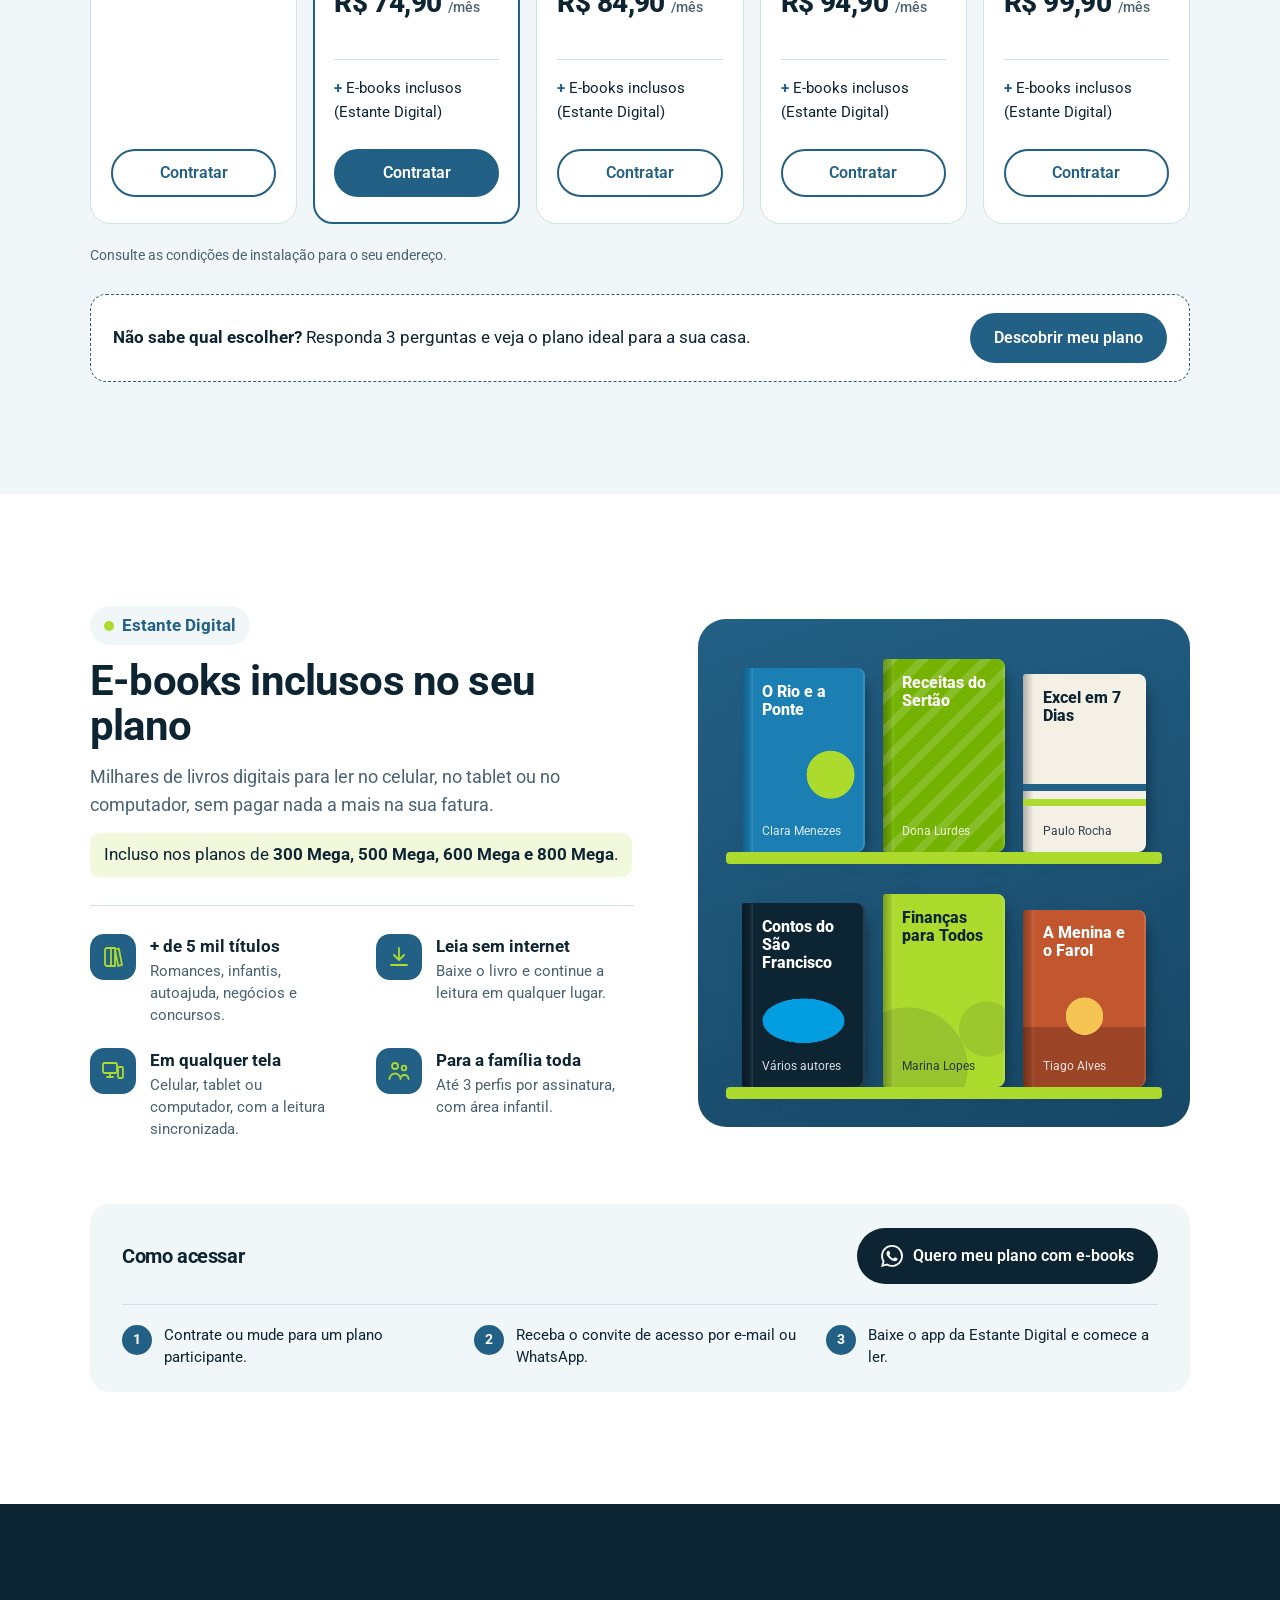
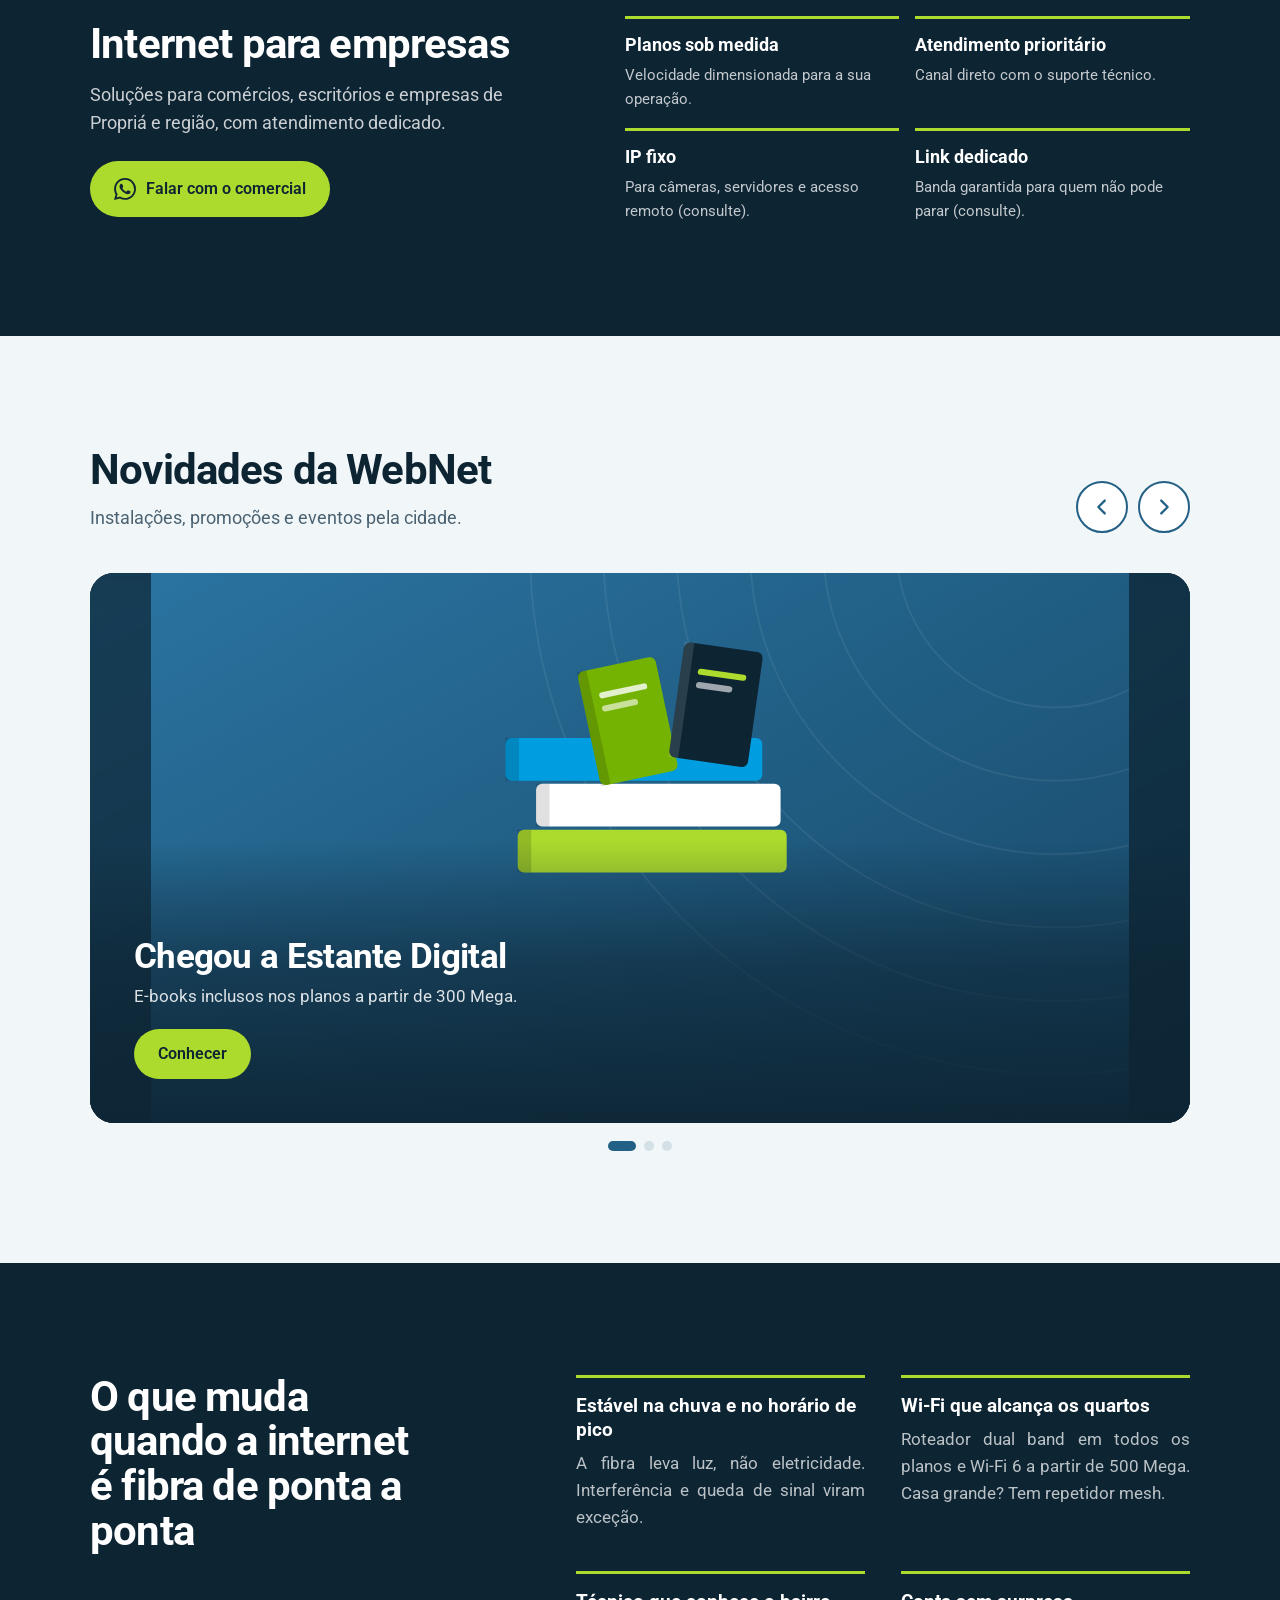
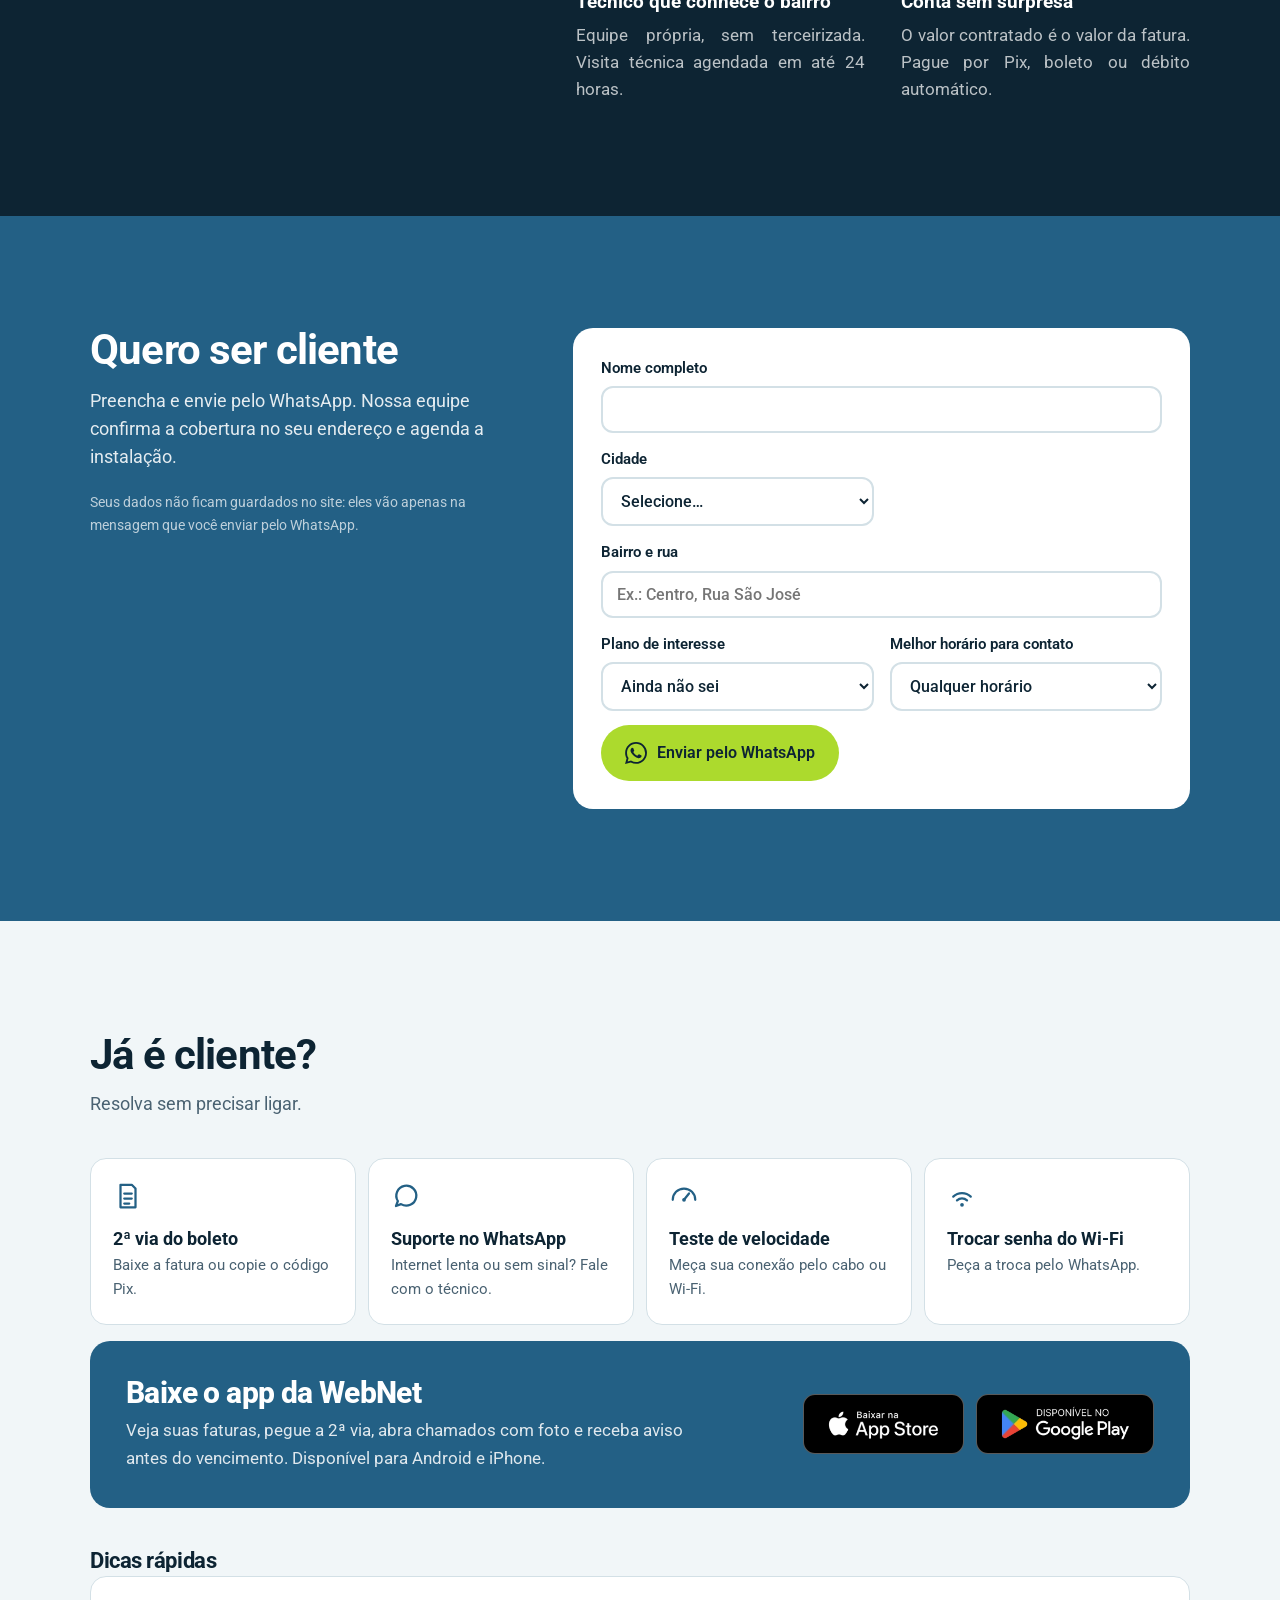
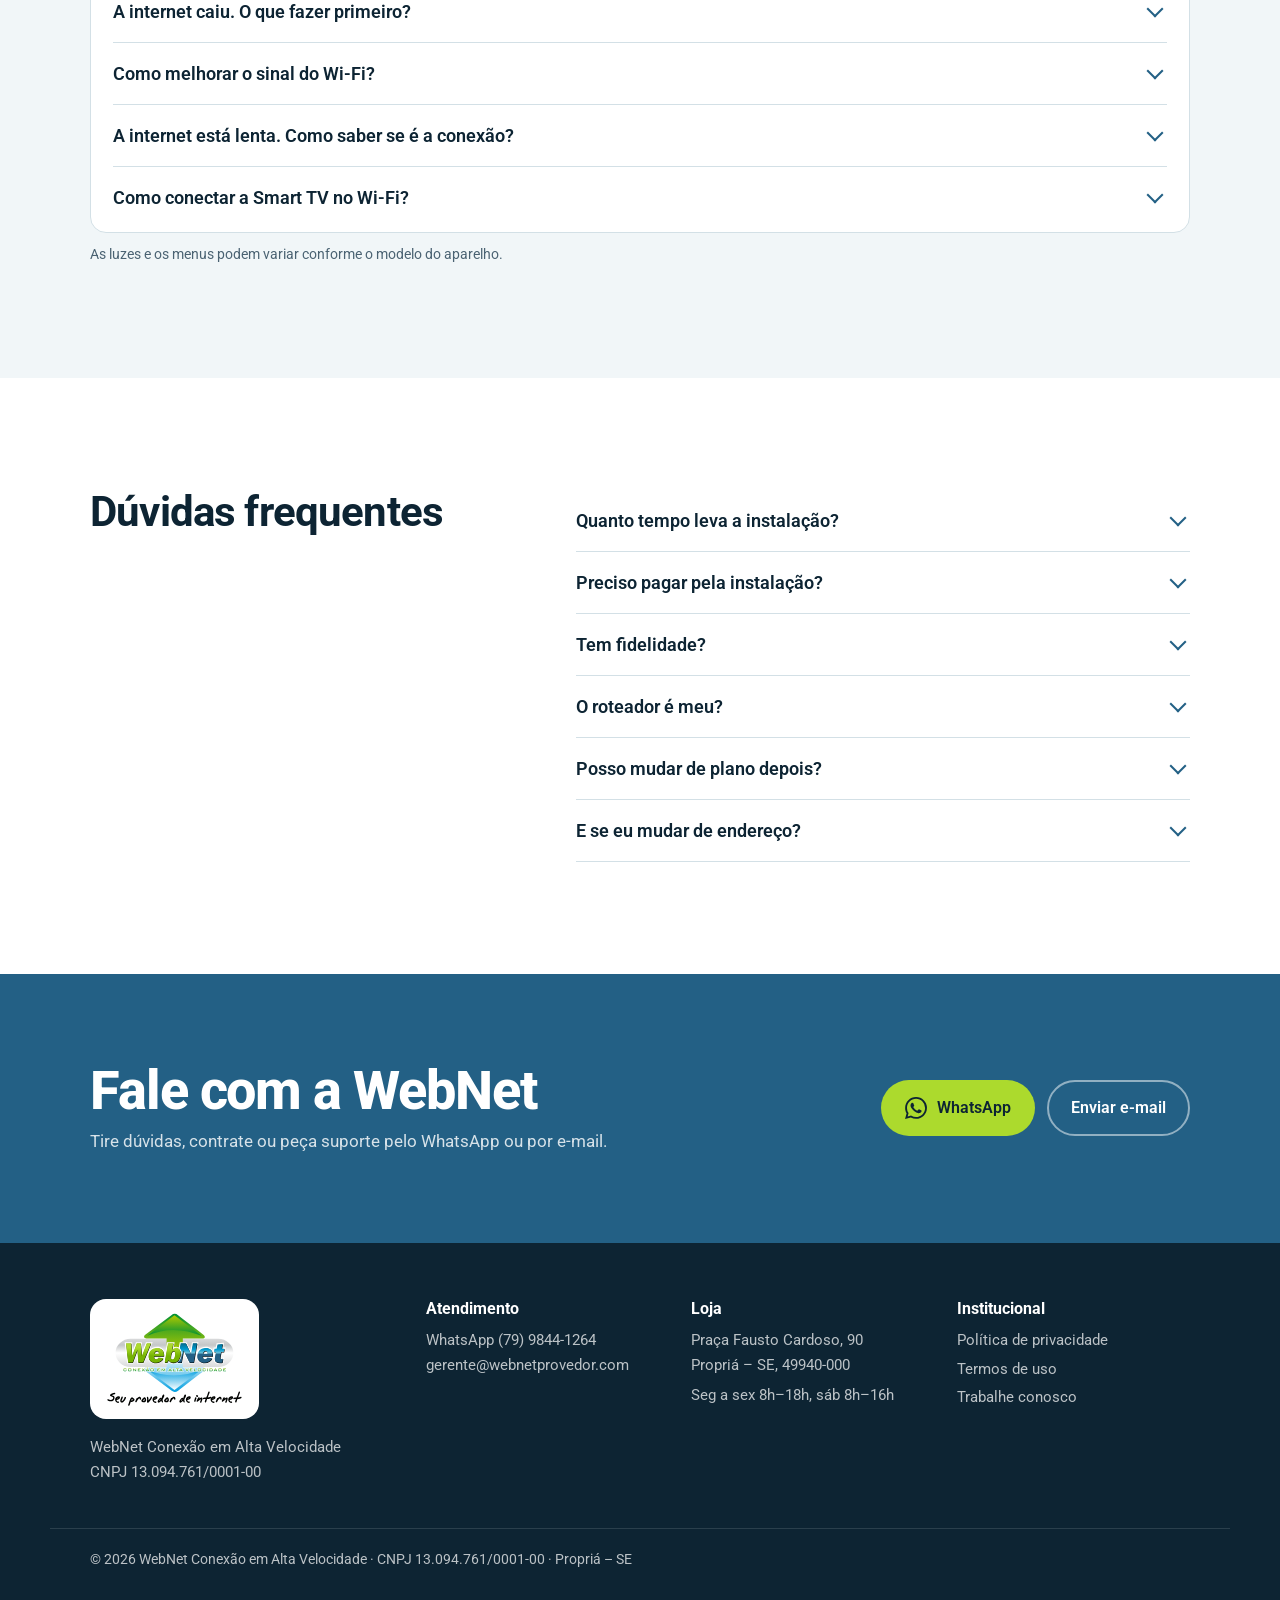
==== commit ef64952b: "feat: termos de uso, SEO, pré-cadastro, fonte própria e cache corrigido (0.4.0) - Termos de Uso, pág" ====
--- a/index.html
+++ b/index.html
@@ -5,10 +5,39 @@
   <meta name="viewport" content="width=device-width, initial-scale=1">
   <title>WebNet — Internet fibra óptica em Propriá e região (SE)</title>
   <meta name="description" content="WebNet Conexão em Alta Velocidade: internet 100% fibra óptica em Propriá, Amparo de São Francisco, Cedro de São João, Malhada dos Bois, São Francisco e Telha (SE), com instalação rápida, Wi-Fi incluso e suporte local.">
-  <link rel="preconnect" href="https://fonts.googleapis.com">
-  <link rel="preconnect" href="https://fonts.gstatic.com" crossorigin>
-  <link href="https://fonts.googleapis.com/css2?family=Roboto:wght@400;500;600;700;800&display=swap" rel="stylesheet">
+  <link rel="canonical" href="__SITE_URL__/">
+  <meta name="theme-color" content="#236085">
+  <meta property="og:type" content="website">
+  <meta property="og:locale" content="pt_BR">
+  <meta property="og:site_name" content="WebNet">
+  <meta property="og:title" content="WebNet — Internet fibra em Propriá e região">
+  <meta property="og:description" content="Planos de 150 a 800 Mega, Wi-Fi incluso e suporte local em Propriá, Amparo de São Francisco, Cedro de São João, Malhada dos Bois, São Francisco e Telha (SE).">
+  <meta property="og:url" content="__SITE_URL__/">
+  <meta property="og:image" content="__SITE_URL__/img/og-webnet.png">
+  <meta property="og:image:width" content="1200">
+  <meta property="og:image:height" content="630">
+  <meta property="og:image:alt" content="WebNet — Internet fibra em Propriá e região">
+  <meta name="twitter:card" content="summary_large_image">
+  <script type="application/ld+json">
+  {
+    "@context": "https://schema.org",
+    "@type": "LocalBusiness",
+    "@id": "__SITE_URL__/#empresa",
+    "name": "WebNet Conexão em Alta Velocidade",
+    "description": "Provedor de internet fibra óptica em Propriá e região.",
+    "url": "__SITE_URL__/",
+    "logo": "__SITE_URL__/logo-marca.svg",
+    "image": "__SITE_URL__/img/og-webnet.png",
+    "telephone": "+55-79-9844-1264",
+    "email": "gerente@webnetprovedor.com",
+    "taxID": "13.094.761/0001-00",
+    "address": { "@type": "PostalAddress", "streetAddress": "Praça Fausto Cardoso, 90", "addressLocality": "Propriá", "addressRegion": "SE", "postalCode": "49940-000", "addressCountry": "BR" },
+    "areaServed": [{"@type":"City","name":"Propriá - SE"},{"@type":"City","name":"Amparo de São Francisco - SE"},{"@type":"City","name":"Cedro de São João - SE"},{"@type":"City","name":"Malhada dos Bois - SE"},{"@type":"City","name":"São Francisco - SE"},{"@type":"City","name":"Telha - SE"}],
+    "sameAs": ["https://apps.apple.com/br/app/webnet-se/id6747210768", "https://play.google.com/store/apps/details?id=br.com.webnetse"]
+  }
+  </script>
   <link rel="icon" href="logo-marca.svg" type="image/svg+xml">
+  <link rel="preload" href="fontes/roboto-latin.woff2" as="font" type="font/woff2" crossorigin>
   <link rel="stylesheet" href="styles.css">
 </head>
 <body>
@@ -105,6 +134,10 @@
         </div>
         <div class="plans__grid" id="plans-grid"><!-- preenchido pelo script.js --></div>
         <p class="fine">Consulte as condições de instalação para o seu endereço.</p>
+        <div class="quiz-chamada">
+          <p><strong>Não sabe qual escolher?</strong> Responda 3 perguntas e veja o plano ideal para a sua casa.</p>
+          <button type="button" class="btn btn--petrol" id="quiz-abrir">Descobrir meu plano</button>
+        </div>
       </div>
     </section>
 
@@ -133,6 +166,21 @@
       </div>
     </section>
 
+    <!-- PLANOS EMPRESARIAIS (conteúdo em config.js > PLANOS_EMPRESA) -->
+    <section id="empresas" class="empresas" aria-labelledby="empresas-titulo" hidden>
+      <div class="wrap empresas__grid">
+        <div>
+          <h2 id="empresas-titulo"></h2>
+          <p class="empresas__desc" id="empresas-desc"></p>
+          <a class="btn btn--lime btn--wa" id="empresas-cta" href="https://wa.me/557998441264" target="_blank" rel="noopener" data-evento="empresas">
+            <svg viewBox="0 0 24 24" aria-hidden="true"><use href="#icone-whatsapp"/></svg>
+            Falar com o comercial
+          </a>
+        </div>
+        <ul class="empresas__itens" id="empresas-itens"></ul>
+      </div>
+    </section>
+
     <!-- NOVIDADES (carrossel — conteúdo em galeria.js) -->
     <section id="novidades" class="news" aria-roledescription="carrossel" aria-labelledby="news-title">
       <div class="wrap">
@@ -181,6 +229,31 @@
       </div>
     </section>
 
+    <!-- PRÉ-CADASTRO -->
+    <section id="seja-cliente" class="cadastro" aria-labelledby="cadastro-titulo">
+      <div class="wrap cadastro__grid">
+        <div>
+          <h2 id="cadastro-titulo">Quero ser cliente</h2>
+          <p class="cadastro__desc">Preencha e envie pelo WhatsApp. Nossa equipe confirma a cobertura no seu endereço e agenda a instalação.</p>
+          <p class="fine">Seus dados não ficam guardados no site: eles vão apenas na mensagem que você enviar pelo WhatsApp.</p>
+        </div>
+        <form class="cadastro__form" id="cadastro-form" novalidate>
+          <label>Nome completo<input name="nome" autocomplete="name" required></label>
+          <label>Cidade<select name="cidade" id="cadastro-cidade" required></select></label>
+          <label>Bairro e rua<input name="endereco" autocomplete="street-address" placeholder="Ex.: Centro, Rua São José"></label>
+          <label>Plano de interesse<select name="plano" id="cadastro-plano"></select></label>
+          <label>Melhor horário para contato
+            <select name="horario"><option>Qualquer horário</option><option>Manhã</option><option>Tarde</option><option>Noite</option></select>
+          </label>
+          <p class="cadastro__erro" id="cadastro-erro" role="alert"></p>
+          <button class="btn btn--lime btn--wa" type="submit">
+            <svg viewBox="0 0 24 24" aria-hidden="true"><use href="#icone-whatsapp"/></svg>
+            Enviar pelo WhatsApp
+          </button>
+        </form>
+      </div>
+    </section>
+
     <!-- AJUDA -->
     <section id="ajuda" class="help">
       <div class="wrap">
@@ -197,7 +270,7 @@
             <svg viewBox="0 0 24 24" aria-hidden="true"><path d="M4 20l1.5-4A8 8 0 1 1 8 18.5z" /></svg>
             <span><strong>Suporte no WhatsApp</strong>Internet lenta ou sem sinal? Fale com o técnico.</span>
           </a>
-          <a class="help__item" href="https://fast.com/pt/" target="_blank" rel="noopener">
+          <a class="help__item" href="https://fast.com/pt/" target="_blank" rel="noopener" data-teste-velocidade>
             <svg viewBox="0 0 24 24" aria-hidden="true"><path d="M3 15a9 9 0 0 1 18 0 M12 15l4-5 M12 15h0" /><circle cx="12" cy="15" r="1.5"/></svg>
             <span><strong>Teste de velocidade</strong>Meça sua conexão pelo cabo ou Wi-Fi.</span>
           </a>
@@ -221,6 +294,30 @@
             </a>
           </div>
         </div>
+
+        <div class="dicas">
+          <h3>Dicas rápidas</h3>
+          <div class="faq__list">
+            <details>
+              <summary>A internet caiu. O que fazer primeiro?</summary>
+              <p>Olhe as luzes do aparelho da fibra (ONU). Se a luz <strong>LOS</strong> estiver vermelha, acesa ou piscando, há um problema no cabo de fibra: não mexa nele e chame o suporte pelo WhatsApp. Se não houver luz vermelha, tire a ONU e o roteador da tomada por 30 segundos, ligue primeiro a ONU, espere 2 minutos e depois ligue o roteador.</p>
+            </details>
+            <details>
+              <summary>Como melhorar o sinal do Wi-Fi?</summary>
+              <p>Deixe o roteador em um lugar alto e no centro da casa, longe de micro-ondas, espelhos, aquários e paredes grossas. A rede de 5 GHz é mais rápida perto do roteador; a de 2,4 GHz alcança mais longe. Em casas grandes, um repetidor ajuda.</p>
+            </details>
+            <details>
+              <summary>A internet está lenta. Como saber se é a conexão?</summary>
+              <p>Faça o teste de velocidade com o aparelho perto do roteador ou ligado por cabo, com os outros aparelhos desconectados. Pelo Wi-Fi e com muitos aparelhos usando ao mesmo tempo, a velocidade medida é menor. Se o resultado continuar baixo depois de reiniciar os aparelhos, fale com o suporte.</p>
+            </details>
+            <details>
+              <summary>Como conectar a Smart TV no Wi-Fi?</summary>
+              <p>Na TV, abra Configurações, depois Rede ou Conexões, escolha Wi-Fi, selecione o nome da sua rede e digite a senha. Se a TV ficar perto do roteador, o cabo de rede deixa a imagem mais estável.</p>
+            </details>
+          </div>
+          <p class="fine">As luzes e os menus podem variar conforme o modelo do aparelho.</p>
+        </div>
+
       </div>
     </section>
 
@@ -292,7 +389,12 @@
       </div>
       <div>
         <h3>Institucional</h3>
-        <p><a href="#">Contrato de serviço</a><br><a href="privacidade.html">Política de privacidade</a><br><a href="#">Trabalhe conosco</a></p>
+        <ul class="footer__links">
+          <li><a href="#" data-contrato target="_blank" rel="noopener">Contrato de serviço</a></li>
+          <li><a href="privacidade.html">Política de privacidade</a></li>
+          <li><a href="termos.html">Termos de uso</a></li>
+          <li><a href="#" data-trabalhe>Trabalhe conosco</a></li>
+        </ul>
       </div>
     </div>
     <div class="wrap footer__legal">© <span id="year"></span> WebNet Conexão em Alta Velocidade · CNPJ 13.094.761/0001-00 · Propriá – SE</div>
@@ -300,6 +402,7 @@
 
   <script src="config.js"></script>
   <script src="galeria.js"></script>
+  <script src="comum.js"></script>
   <script src="script.js"></script>
   <script src="area-cliente.js"></script>
 </body>
--- a/styles.css
+++ b/styles.css
@@ -1,3 +1,15 @@
+/* Roboto (variável, 100–900) servida pelo próprio site — licença em fontes/LICENSE-Roboto.txt */
+@font-face {
+  font-family: "Roboto"; font-style: normal; font-weight: 100 900; font-display: swap;
+  src: url("fontes/roboto-latin.woff2") format("woff2");
+  unicode-range: U+0000-00FF, U+0131, U+0152-0153, U+02BB-02BC, U+02C6, U+02DA, U+02DC, U+0304, U+0308, U+0329, U+2000-206F, U+20AC, U+2122, U+2191, U+2193, U+2212, U+2215, U+FEFF, U+FFFD;
+}
+@font-face {
+  font-family: "Roboto"; font-style: normal; font-weight: 100 900; font-display: swap;
+  src: url("fontes/roboto-latin-ext.woff2") format("woff2");
+  unicode-range: U+0100-02BA, U+02BD-02C5, U+02C7-02CC, U+02CE-02D7, U+02DD-02FF, U+0304, U+0308, U+0329, U+1D00-1DBF, U+1E00-1E9F, U+1EF2-1EFF, U+2020, U+20A0-20AB, U+20AD-20C0, U+2113, U+2C60-2C7F, U+A720-A7FF;
+}
+
 :root {
   --petrol: #236085;
   --petrol-deep: #174766;
@@ -8,7 +20,6 @@
   --muted: #4A6272;
   --white: #FFFFFF;
 
-  /* Fontes anteriores: --display "Bricolage Grotesque" e --body "Figtree" */
   --display: "Roboto", system-ui, sans-serif;
   --body: "Roboto", system-ui, sans-serif;
 
@@ -196,19 +207,19 @@
 /* FAQ */
 .faq { background: var(--white); }
 .faq__grid { display: grid; grid-template-columns: .8fr 1.2fr; gap: clamp(32px, 6vw, 88px); }
-.faq details { border-bottom: 1px solid var(--line); }
-.faq summary {
+:is(.faq, .dicas) details { border-bottom: 1px solid var(--line); }
+:is(.faq, .dicas) summary {
   cursor: pointer; list-style: none; padding: 20px 40px 20px 0; position: relative;
   font: 600 1.12rem var(--body);
 }
-.faq summary::-webkit-details-marker { display: none; }
-.faq summary::after {
+:is(.faq, .dicas) summary::-webkit-details-marker { display: none; }
+:is(.faq, .dicas) summary::after {
   content: ""; position: absolute; right: 6px; top: 50%; width: 12px; height: 12px; margin-top: -8px;
   border-right: 2.5px solid var(--petrol); border-bottom: 2.5px solid var(--petrol);
   transform: rotate(45deg); transition: transform .2s;
 }
-.faq details[open] summary::after { transform: rotate(-135deg); margin-top: -2px; }
-.faq details p { padding: 0 0 22px; color: var(--muted); max-width: 62ch; }
+:is(.faq, .dicas) details[open] summary::after { transform: rotate(-135deg); margin-top: -2px; }
+:is(.faq, .dicas) details p { padding: 0 0 22px; color: var(--muted); max-width: 62ch; }
 
 /* Fechamento */
 .closing { background: var(--petrol); color: var(--white); padding: clamp(56px, 8vw, 88px) 0; }
@@ -341,7 +352,7 @@
 .section-head p,
 .picker__fit,
 .why__list dd,
-.faq details p,
+:is(.faq, .dicas) details p,
 .slide__caption p,
 .legal__body p,
 .legal__body li,
@@ -502,3 +513,94 @@
   .ebooks__passos .btn { width: 100%; white-space: normal; text-align: center; }
   .ebooks__estante { gap: 24px; }
 }
+
+/* Links do rodapé */
+.footer__links { list-style: none; margin: 0; padding: 0; display: grid; gap: 4px; }
+
+/* Aviso no topo (config.js > AVISO) */
+.aviso { font-size: .95rem; }
+.aviso__inner { display: flex; align-items: center; gap: 16px; padding-top: 10px; padding-bottom: 10px; }
+.aviso p { flex: 1; }
+.aviso--manutencao { background: #FFE8A3; color: var(--ink); }
+.aviso--instabilidade { background: #B3261E; color: var(--white); }
+.aviso--info { background: var(--petrol-deep); color: var(--white); }
+.aviso__fechar {
+  flex: none; width: 36px; height: 36px; border-radius: 50%; border: 0; cursor: pointer;
+  background: rgba(0,0,0,.08); color: inherit; display: grid; place-items: center;
+}
+.aviso--instabilidade .aviso__fechar, .aviso--info .aviso__fechar { background: rgba(255,255,255,.15); }
+.aviso__fechar svg { width: 18px; height: 18px; fill: none; stroke: currentColor; stroke-width: 2.5; stroke-linecap: round; }
+
+/* Botão flutuante do WhatsApp */
+.wa-flutuante {
+  position: fixed; right: 20px; bottom: 20px; z-index: 30;
+  display: inline-flex; align-items: center; gap: 10px; padding: 12px 18px 12px 14px;
+  border-radius: 999px; background: #25D366; color: #0B3B1E; font-weight: 700; text-decoration: none;
+  box-shadow: 0 10px 24px -8px rgba(8, 36, 56, .5);
+  transition: transform .15s, box-shadow .15s;
+}
+.wa-flutuante:hover { transform: translateY(-2px); box-shadow: 0 14px 28px -8px rgba(8, 36, 56, .55); }
+.wa-flutuante svg { width: 26px; height: 26px; fill: currentColor; }
+@media (max-width: 640px) {
+  .wa-flutuante { right: 14px; bottom: 14px; padding: 14px; }
+  .wa-flutuante span { display: none; }
+}
+/* não cobre o rodapé no fim da página */
+.footer { padding-bottom: 96px; }
+
+/* "Qual plano é ideal?" */
+.quiz-chamada { margin-top: 28px; display: flex; align-items: center; justify-content: space-between; gap: 16px 24px; flex-wrap: wrap;
+  background: var(--white); border: 1px dashed var(--petrol); border-radius: 16px; padding: 18px 22px; }
+.quiz__passo { color: var(--muted); font-weight: 600; font-size: .9rem; margin-bottom: 6px; }
+.quiz h2 { font-size: clamp(1.4rem, 3vw, 1.9rem); }
+.quiz__opcoes { display: grid; gap: 10px; margin-top: 22px; }
+.quiz__opcao { text-align: left; font: 600 1.05rem var(--body); padding: 16px 18px; border-radius: 14px; cursor: pointer;
+  border: 2px solid var(--line); background: var(--white); color: var(--ink); transition: border-color .15s, background-color .15s; }
+.quiz__opcao:hover, .quiz__opcao:focus-visible { border-color: var(--petrol); background: var(--mist); }
+.quiz__resultado { margin-top: 20px; padding: 20px; border-radius: 16px; background: var(--mist); display: grid; gap: 6px; }
+.quiz__resultado p { color: var(--muted); }
+.quiz__acoes { margin-top: 20px; display: flex; flex-wrap: wrap; gap: 10px; }
+
+/* Planos empresariais */
+.empresas { background: var(--ink); color: var(--white); padding: clamp(64px, 9vw, 112px) 0; }
+.empresas__grid { display: grid; grid-template-columns: .9fr 1.1fr; gap: clamp(32px, 6vw, 72px); align-items: center; }
+.empresas__desc { margin: 14px 0 24px; color: rgba(255,255,255,.78); font-size: 1.1rem; max-width: 46ch; }
+.empresas__itens { list-style: none; margin: 0; padding: 0; display: grid; grid-template-columns: 1fr 1fr; gap: 16px; }
+.empresas__itens li { border-top: 3px solid var(--lime); padding-top: 12px; color: rgba(255,255,255,.75); font-size: .95rem; }
+.empresas__itens strong { display: block; color: var(--white); font-size: 1.1rem; margin-bottom: 4px; }
+
+/* Pré-cadastro */
+.cadastro { background: var(--petrol); color: var(--white); padding: clamp(64px, 9vw, 112px) 0; }
+.cadastro__grid { display: grid; grid-template-columns: .8fr 1.2fr; gap: clamp(32px, 6vw, 72px); align-items: start; }
+.cadastro__desc { margin: 14px 0; font-size: 1.1rem; color: rgba(255,255,255,.88); }
+.cadastro .fine { color: rgba(255,255,255,.7); }
+.cadastro__form { display: grid; grid-template-columns: 1fr 1fr; gap: 14px 16px; background: var(--white); color: var(--ink); border-radius: 20px; padding: clamp(20px, 3vw, 28px); }
+.cadastro__form label { display: grid; gap: 6px; font-weight: 600; font-size: .95rem; }
+.cadastro__form label:first-child, .cadastro__form label:nth-child(3) { grid-column: 1 / -1; }
+.cadastro__form input, .cadastro__form select { font: 500 1rem var(--body); padding: 12px 14px; border: 2px solid var(--line); border-radius: 12px; background: var(--white); color: var(--ink); min-width: 0; }
+.cadastro__form input:focus, .cadastro__form select:focus { border-color: var(--petrol); outline: none; }
+.cadastro__erro { grid-column: 1 / -1; color: #B3261E; font-weight: 600; min-height: 0; }
+.cadastro__erro:empty { display: none; }
+.cadastro__form .btn { grid-column: 1 / -1; justify-self: start; }
+
+/* Dicas rápidas */
+.dicas { margin-top: 40px; }
+.dicas h3 { font-size: 1.4rem; margin-bottom: 4px; }
+.dicas .faq__list { background: var(--white); border-radius: 16px; padding: 4px 22px; border: 1px solid var(--line); }
+.dicas details:last-child { border-bottom: 0; }
+.dicas .fine { margin-top: 10px; }
+
+@media (max-width: 880px) {
+  .empresas__grid, .cadastro__grid { grid-template-columns: 1fr; }
+}
+@media (max-width: 560px) {
+  .empresas__itens, .cadastro__form { grid-template-columns: 1fr; }
+  .cadastro__form .btn { justify-self: stretch; }
+}
+
+/* Página 404 */
+.erro404 { background: var(--white); padding: clamp(64px, 12vw, 140px) 0; text-align: center; }
+.erro404__codigo { font: 800 clamp(5rem, 18vw, 10rem)/1 var(--display); color: var(--petrol); letter-spacing: -0.04em; }
+.erro404 h1 { font-size: clamp(1.8rem, 4vw, 2.6rem); margin-top: 8px; }
+.erro404 p:not(.erro404__codigo) { margin: 14px auto 0; color: var(--muted); max-width: 46ch; }
+.erro404__acoes { margin-top: 28px; display: flex; flex-wrap: wrap; gap: 10px; justify-content: center; }
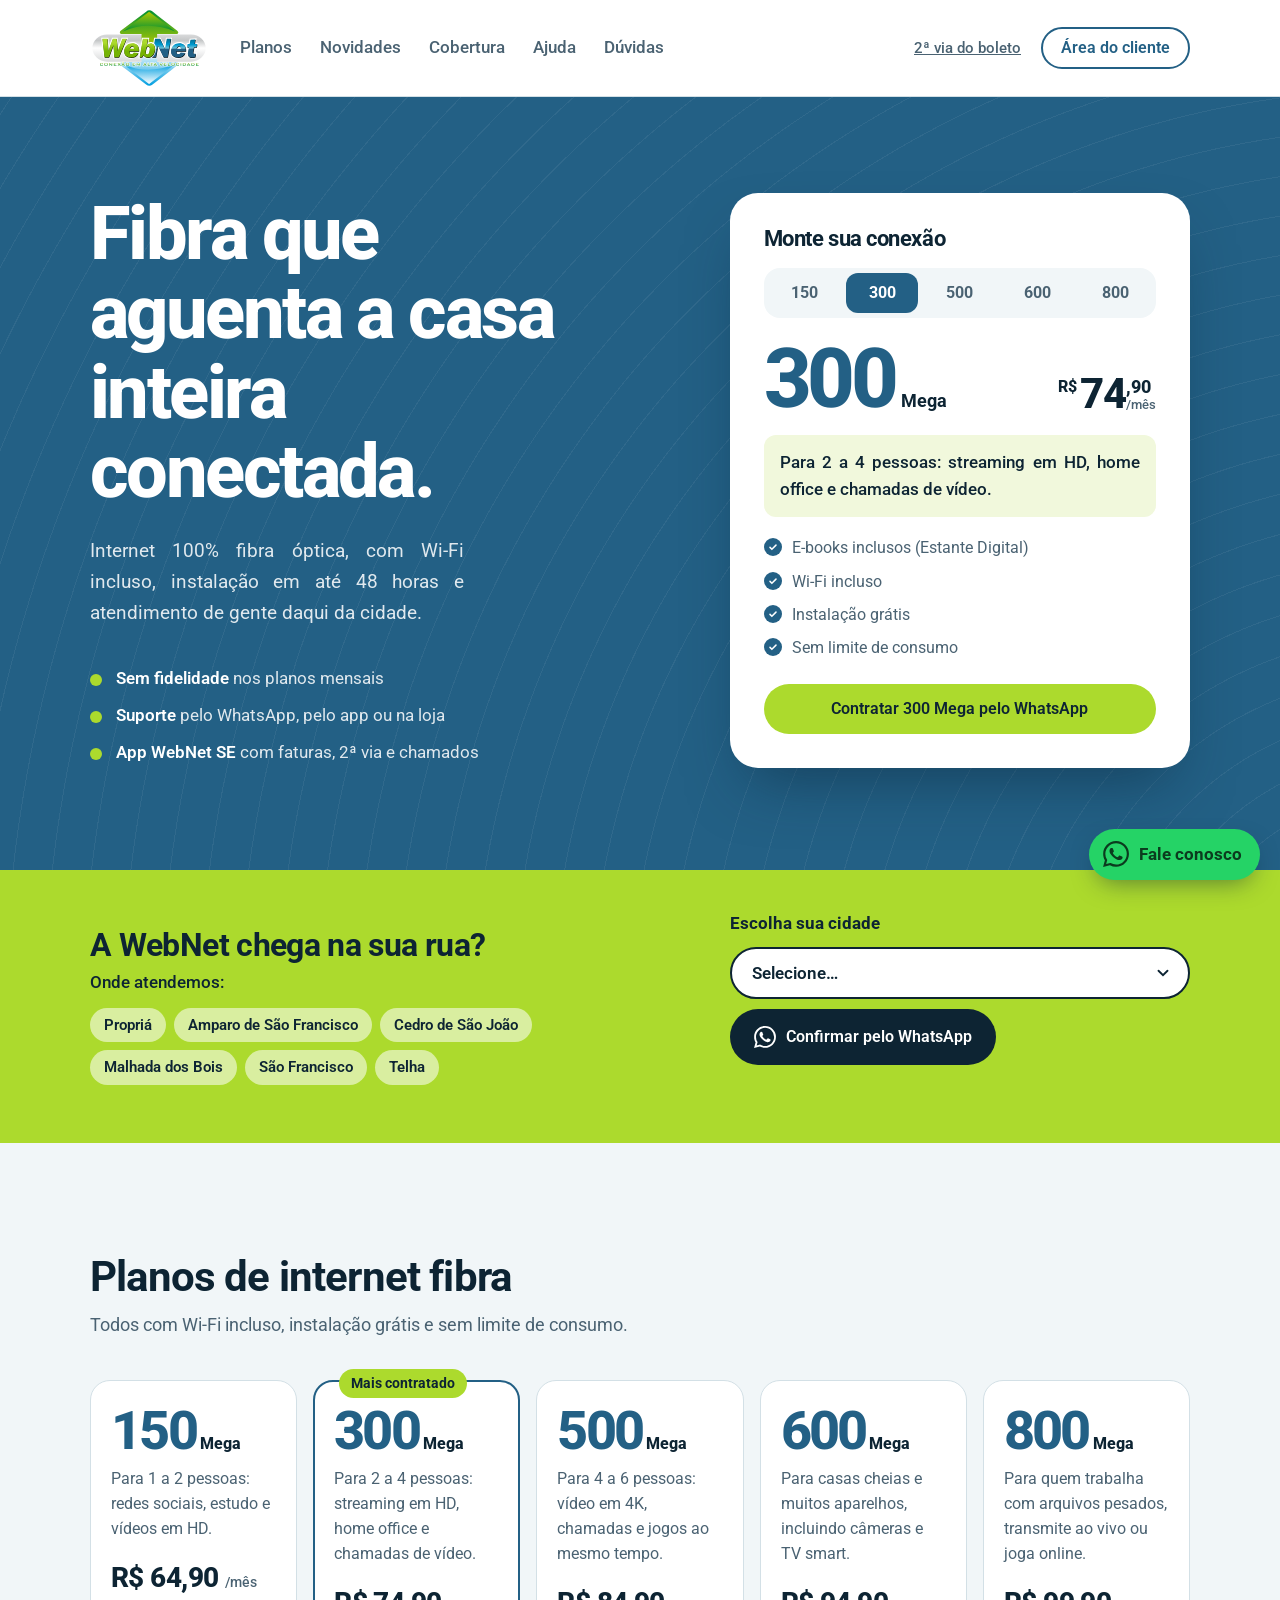
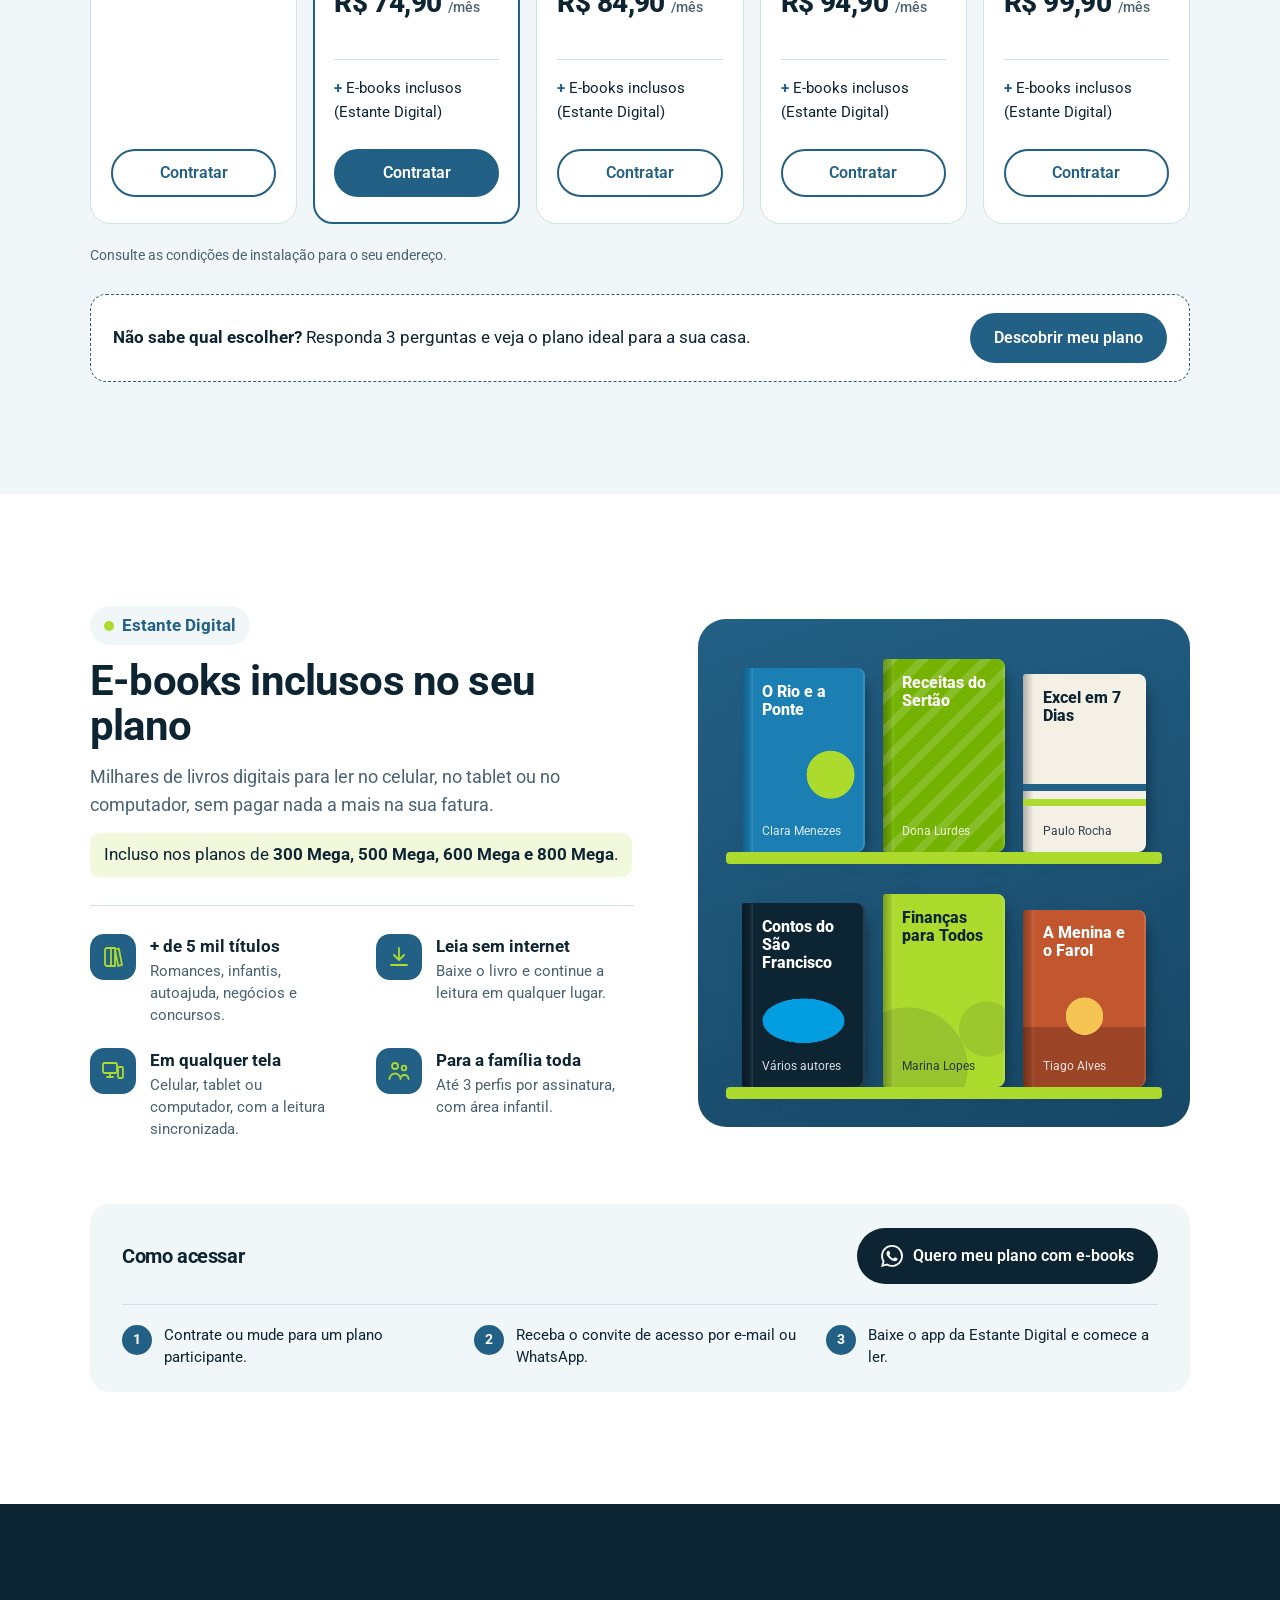
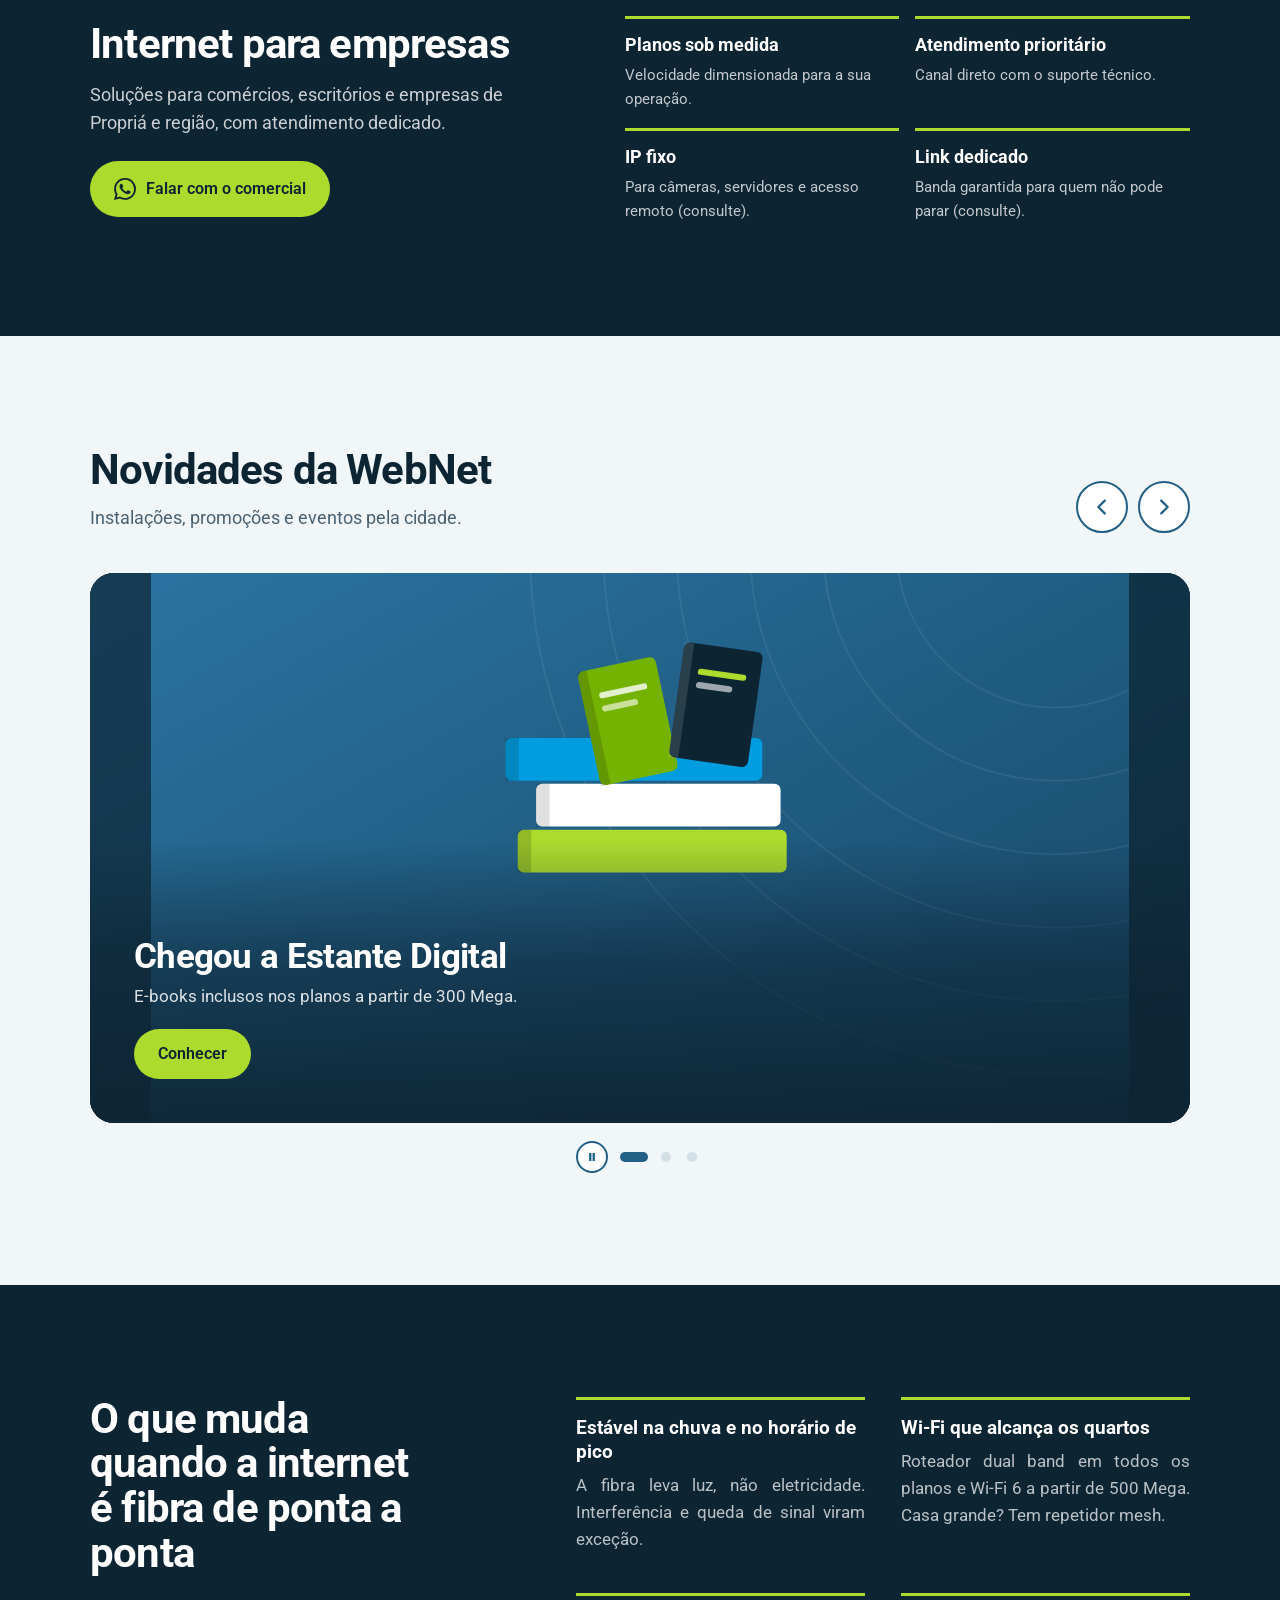
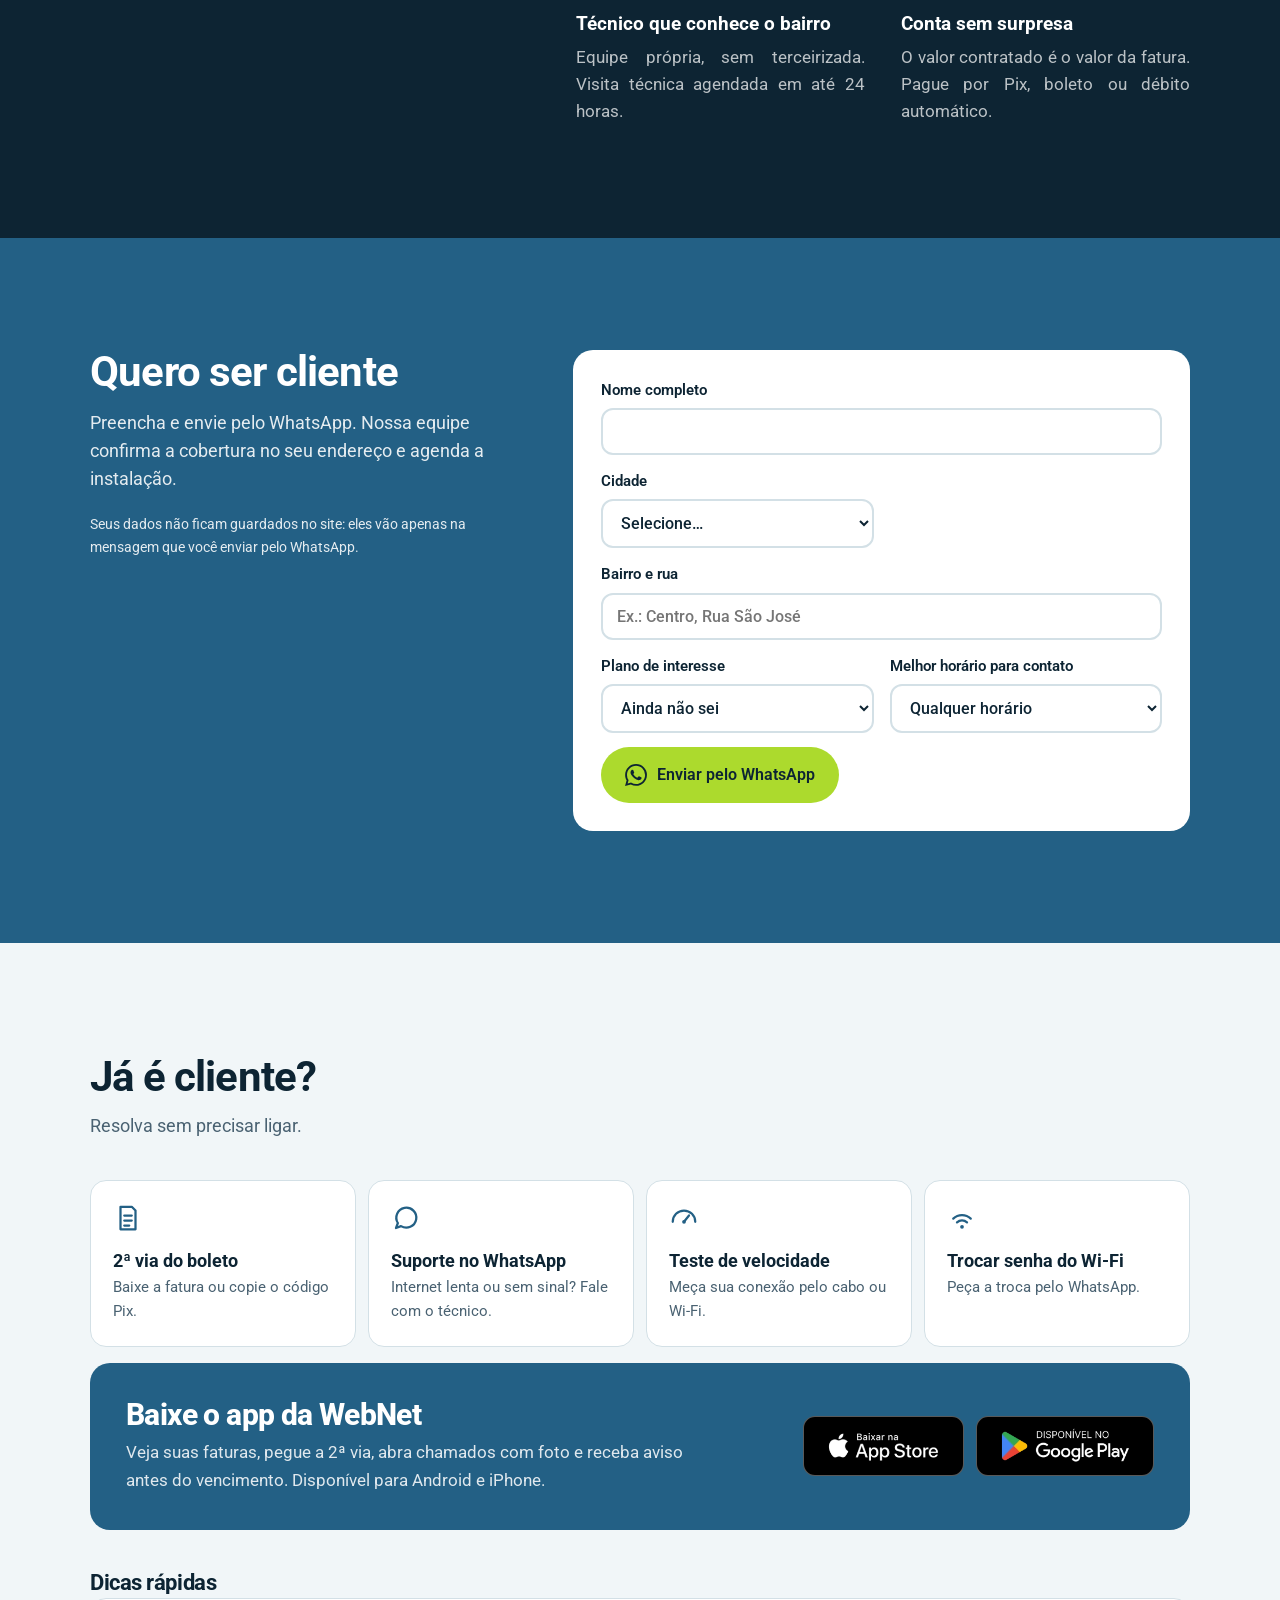
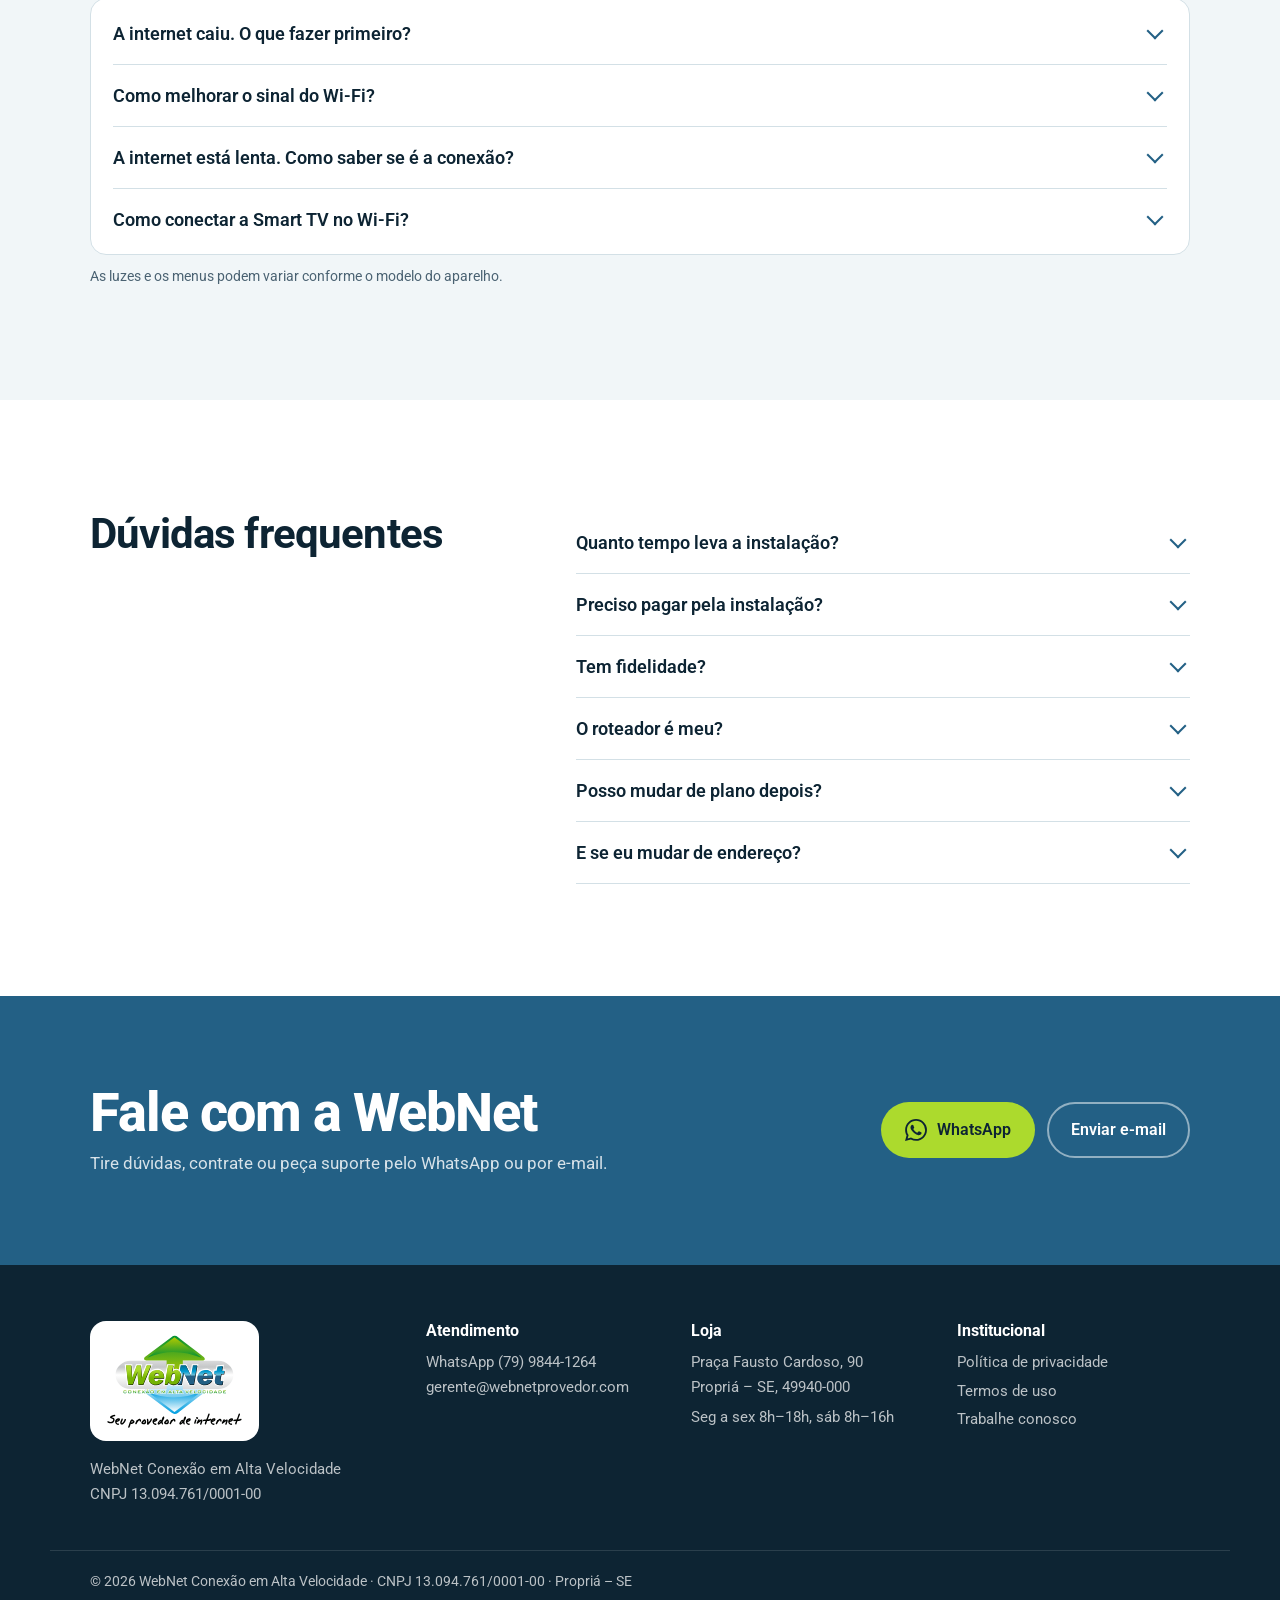
==== commit 209084a9: "feat: páginas por cidade, VLibras, CSP/HSTS e acessibilidade 100 (0.5.0) - Página por cidade atendid" ====
--- a/index.html
+++ b/index.html
@@ -199,7 +199,7 @@
           </div>
         </div>
         <div class="news__viewport">
-          <ul class="news__track" id="news-track" aria-live="polite"></ul>
+          <div class="news__track" id="news-track" aria-live="polite"></div>
         </div>
         <div class="news__dots" id="news-dots" role="group" aria-label="Escolher slide"></div>
       </div>
@@ -321,6 +321,18 @@
       </div>
     </section>
 
+    <!-- DEPOIMENTOS (config.js > DEPOIMENTOS; só aparece com depoimentos reais) -->
+    <section id="depoimentos" class="depoimentos" aria-labelledby="depoimentos-titulo" hidden>
+      <div class="wrap">
+        <div class="section-head">
+          <h2 id="depoimentos-titulo">Quem usa, recomenda</h2>
+          <p>O que dizem os clientes da WebNet em Propriá e região.</p>
+        </div>
+        <ul class="depoimentos__lista" id="depoimentos-lista"></ul>
+        <a class="btn btn--ghost" id="depoimentos-avaliar" href="#" target="_blank" rel="noopener" hidden>Avalie a WebNet no Google</a>
+      </div>
+    </section>
+
     <!-- FAQ -->
     <section id="duvidas" class="faq">
       <div class="wrap faq__grid">
@@ -405,5 +417,8 @@
   <script src="comum.js"></script>
   <script src="script.js"></script>
   <script src="area-cliente.js"></script>
+  <div vw class="enabled"><div vw-access-button class="active"></div><div vw-plugin-wrapper><div class="vw-plugin-top-wrapper"></div></div></div>
+  <script src="https://vlibras.gov.br/app/vlibras-plugin.js"></script>
+  <script src="vlibras.js"></script>
 </body>
 </html>
--- a/styles.css
+++ b/styles.css
@@ -573,7 +573,7 @@
 .cadastro { background: var(--petrol); color: var(--white); padding: clamp(64px, 9vw, 112px) 0; }
 .cadastro__grid { display: grid; grid-template-columns: .8fr 1.2fr; gap: clamp(32px, 6vw, 72px); align-items: start; }
 .cadastro__desc { margin: 14px 0; font-size: 1.1rem; color: rgba(255,255,255,.88); }
-.cadastro .fine { color: rgba(255,255,255,.7); }
+.cadastro .fine { color: rgba(255,255,255,.88); }
 .cadastro__form { display: grid; grid-template-columns: 1fr 1fr; gap: 14px 16px; background: var(--white); color: var(--ink); border-radius: 20px; padding: clamp(20px, 3vw, 28px); }
 .cadastro__form label { display: grid; gap: 6px; font-weight: 600; font-size: .95rem; }
 .cadastro__form label:first-child, .cadastro__form label:nth-child(3) { grid-column: 1 / -1; }
@@ -604,3 +604,53 @@
 .erro404 h1 { font-size: clamp(1.8rem, 4vw, 2.6rem); margin-top: 8px; }
 .erro404 p:not(.erro404__codigo) { margin: 14px auto 0; color: var(--muted); max-width: 46ch; }
 .erro404__acoes { margin-top: 28px; display: flex; flex-wrap: wrap; gap: 10px; justify-content: center; }
+
+/* Botão pausar/continuar do carrossel (fica junto dos marcadores) */
+.news__dots .news__pausa {
+  width: 32px; height: 32px; margin-right: 6px; border-radius: 50%;
+  background: var(--white); border: 2px solid var(--petrol); color: var(--petrol);
+  display: grid; place-items: center; align-self: center;
+}
+.news__dots .news__pausa:hover { background: var(--petrol); color: var(--white); }
+.news__dots .news__pausa svg { width: 14px; height: 14px; fill: currentColor; }
+.news__dots { align-items: center; }
+
+/* Depoimentos */
+.depoimentos { padding: clamp(64px, 9vw, 112px) 0; }
+.depoimentos__lista { list-style: none; margin: 0 0 28px; padding: 0; display: grid; grid-template-columns: repeat(auto-fit, minmax(260px, 1fr)); gap: 16px; }
+.depoimento { background: var(--white); border: 1px solid var(--line); border-radius: 18px; padding: 24px; display: flex; flex-direction: column; gap: 14px; }
+.depoimento blockquote { margin: 0; font-size: 1.05rem; line-height: 1.55; }
+.depoimento blockquote::before { content: "“"; display: block; font: 800 3rem/0.6 var(--display); color: var(--lime); margin-bottom: 10px; }
+.depoimento__autor { margin-top: auto; color: var(--muted); font-size: .95rem; }
+.depoimento__autor strong { color: var(--ink); }
+
+/* Páginas por cidade */
+.cidade__topo { background: var(--petrol); color: var(--white); padding: clamp(40px, 7vw, 80px) 0 clamp(48px, 8vw, 88px); }
+.migalhas { font-size: .9rem; color: rgba(255,255,255,.75); margin-bottom: 18px; }
+.migalhas a { color: var(--white); }
+.cidade__topo h1 { font-size: clamp(2.2rem, 5.5vw, 3.8rem); font-weight: 800; letter-spacing: -0.03em; max-width: 16ch; }
+.cidade__lead { margin-top: 18px; font-size: 1.15rem; max-width: 52ch; color: rgba(255,255,255,.88); }
+.cidade__acoes { margin-top: 28px; display: flex; flex-wrap: wrap; gap: 12px; }
+.cidade__passos { background: var(--white); padding: clamp(56px, 8vw, 96px) 0; }
+.cidade__passos ol { list-style: none; margin: 28px 0 0; padding: 0; display: grid; grid-template-columns: repeat(3, 1fr); gap: 20px; counter-reset: passo; }
+.cidade__passos li { counter-increment: passo; background: var(--mist); border-radius: 18px; padding: 22px; }
+.cidade__passos li::before { content: counter(passo); display: grid; place-items: center; width: 36px; height: 36px; margin-bottom: 12px; border-radius: 50%; background: var(--petrol); color: var(--white); font-weight: 700; }
+.cidade__passos strong { display: block; }
+.cidade__outras { padding: clamp(48px, 7vw, 80px) 0; }
+.cidade__outras ul { list-style: none; margin: 20px 0 0; padding: 0; display: flex; flex-wrap: wrap; gap: 10px; }
+.cidade__outras a { display: inline-block; padding: 10px 16px; border-radius: 999px; background: var(--white); border: 1px solid var(--line); text-decoration: none; font-weight: 600; color: var(--petrol); }
+.cidade__outras a:hover { border-color: var(--petrol); }
+/* etiquetas de cidades da página inicial viram links */
+.coverage__cidades a { color: inherit; text-decoration: none; }
+.coverage__cidades a:hover { text-decoration: underline; }
+@media (max-width: 720px) { .cidade__passos ol { grid-template-columns: 1fr; } }
+
+/* Marcadores do carrossel: área de toque de 24px (acessibilidade), mantendo o ponto pequeno */
+.news__dots button:not(.news__pausa) { width: 24px; height: 24px; background: none; position: relative; }
+.news__dots button:not(.news__pausa)::before {
+  content: ""; position: absolute; left: 50%; top: 50%; width: 10px; height: 10px; border-radius: 999px;
+  transform: translate(-50%, -50%); background: var(--line); transition: width .2s, background-color .2s;
+}
+.news__dots button[aria-current="true"] { width: 36px; background: none; }
+.news__dots button[aria-current="true"]::before { width: 28px; background: var(--petrol); }
+.news__dots { gap: 2px; }
